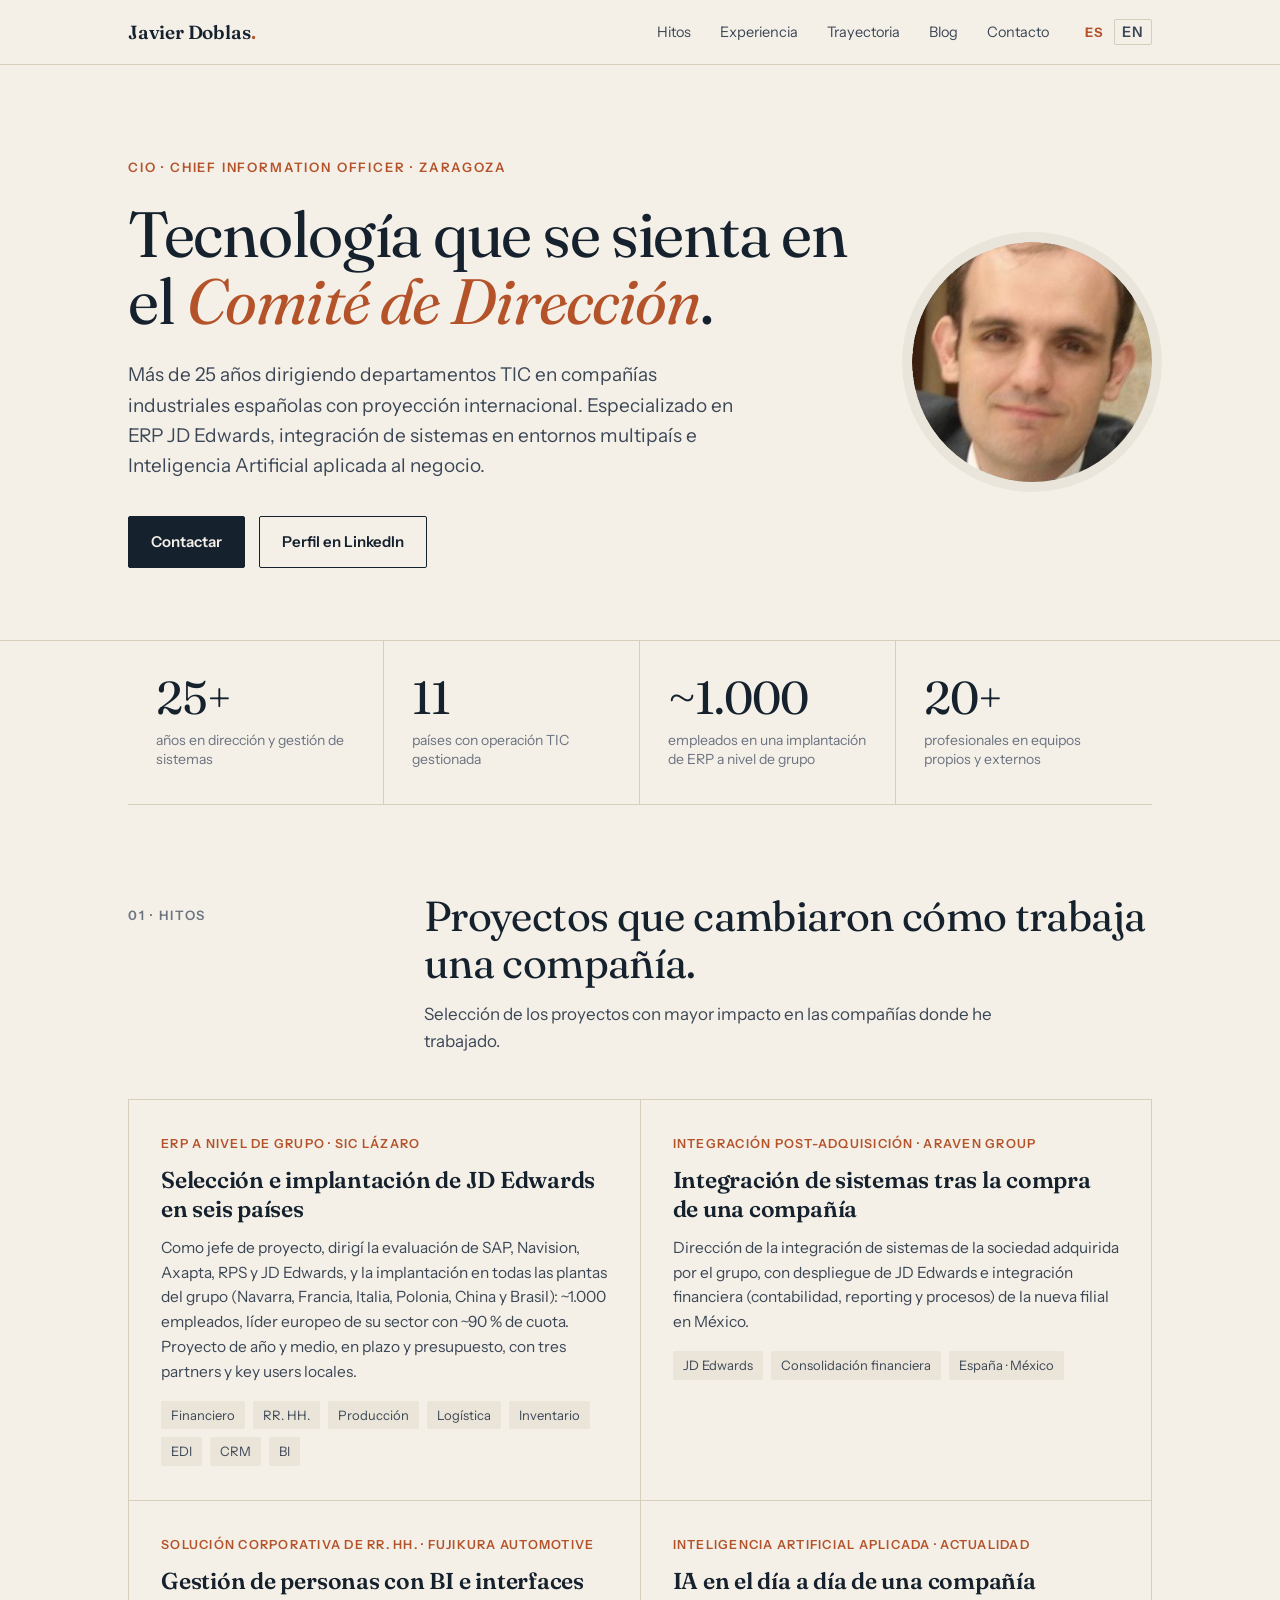
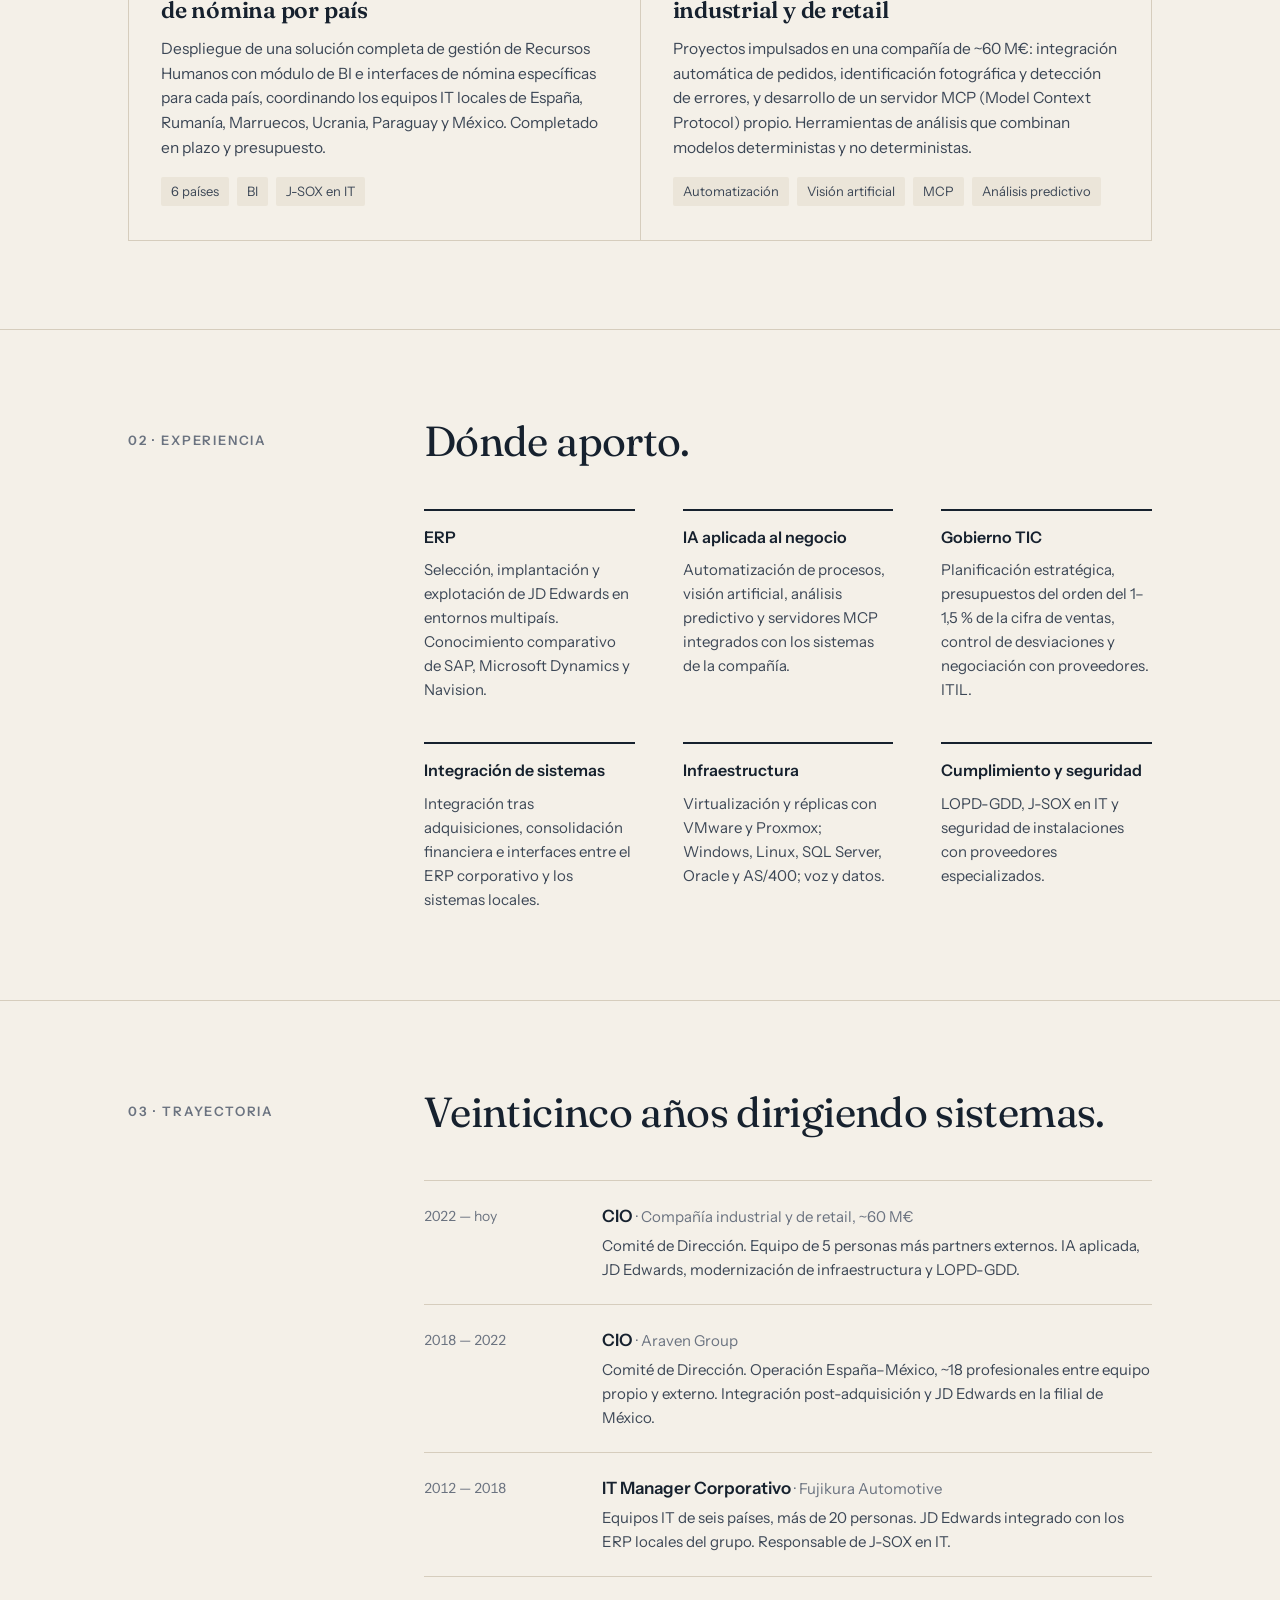
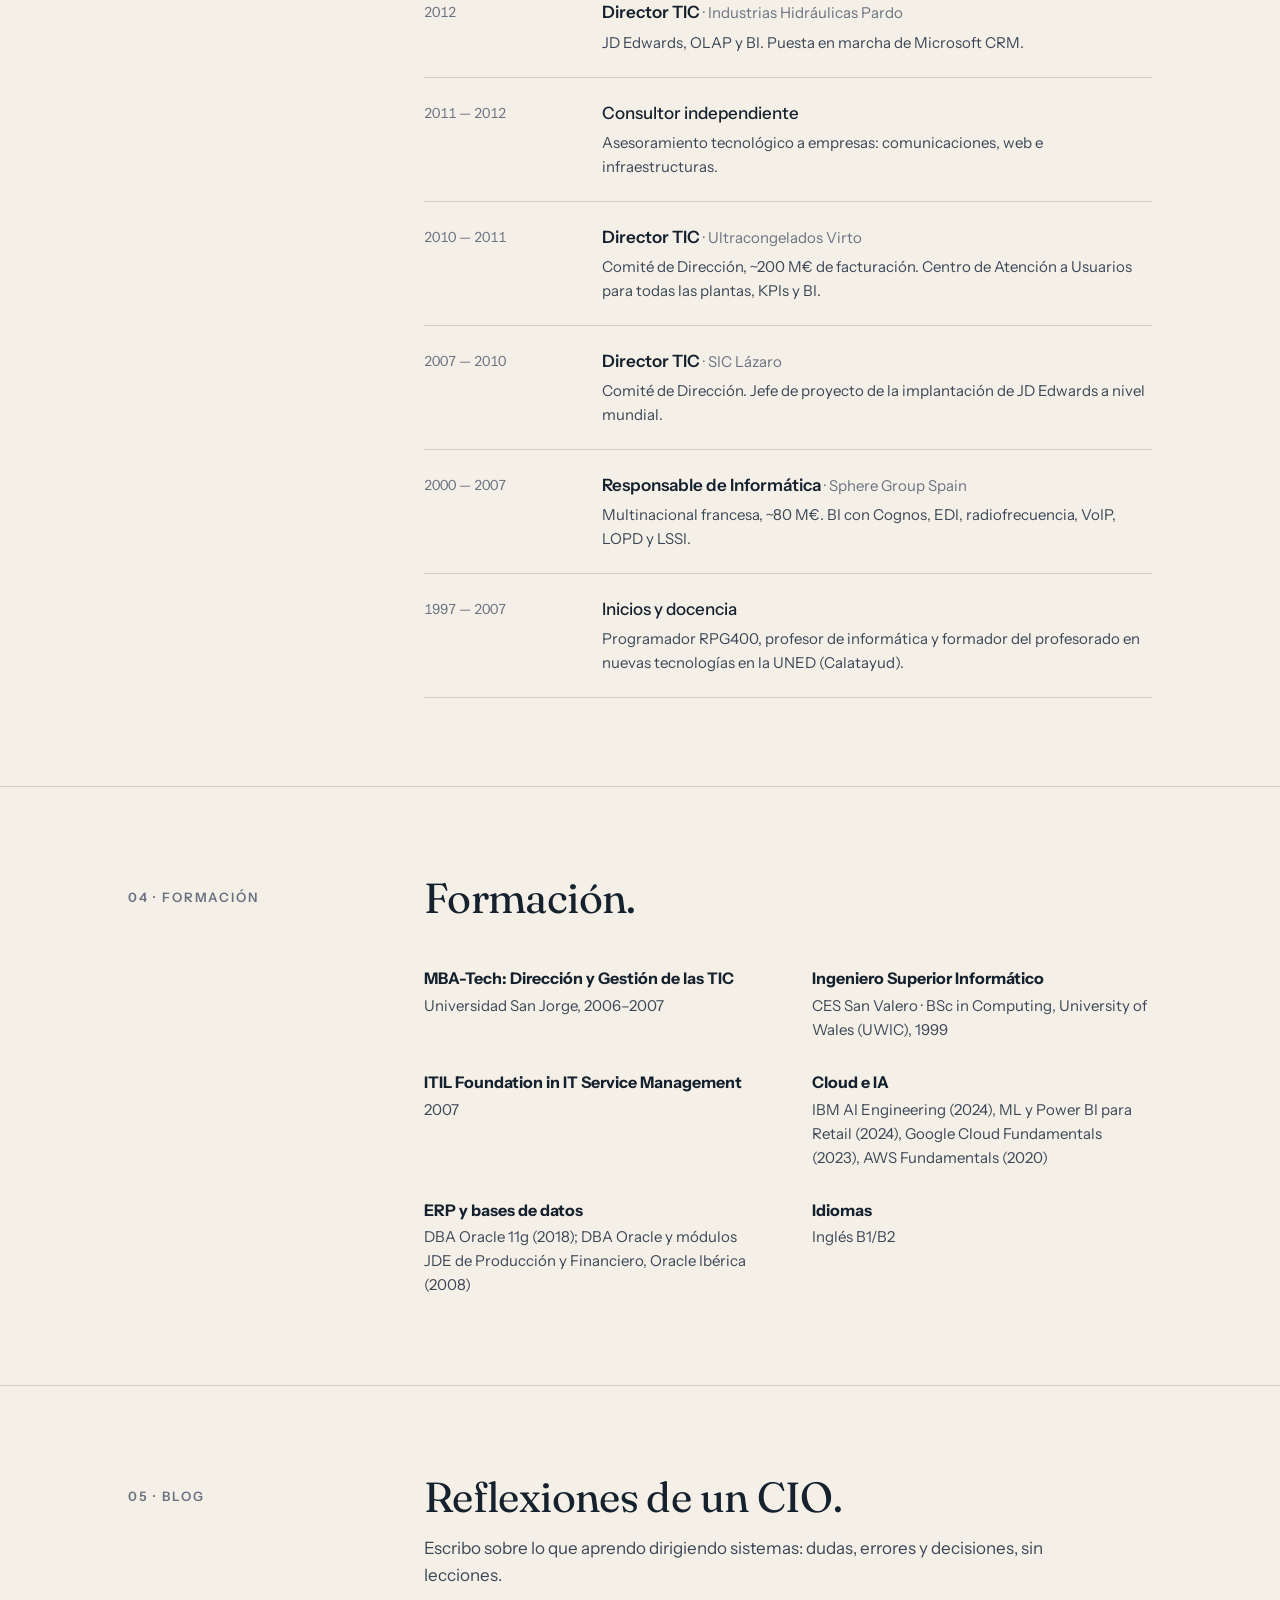
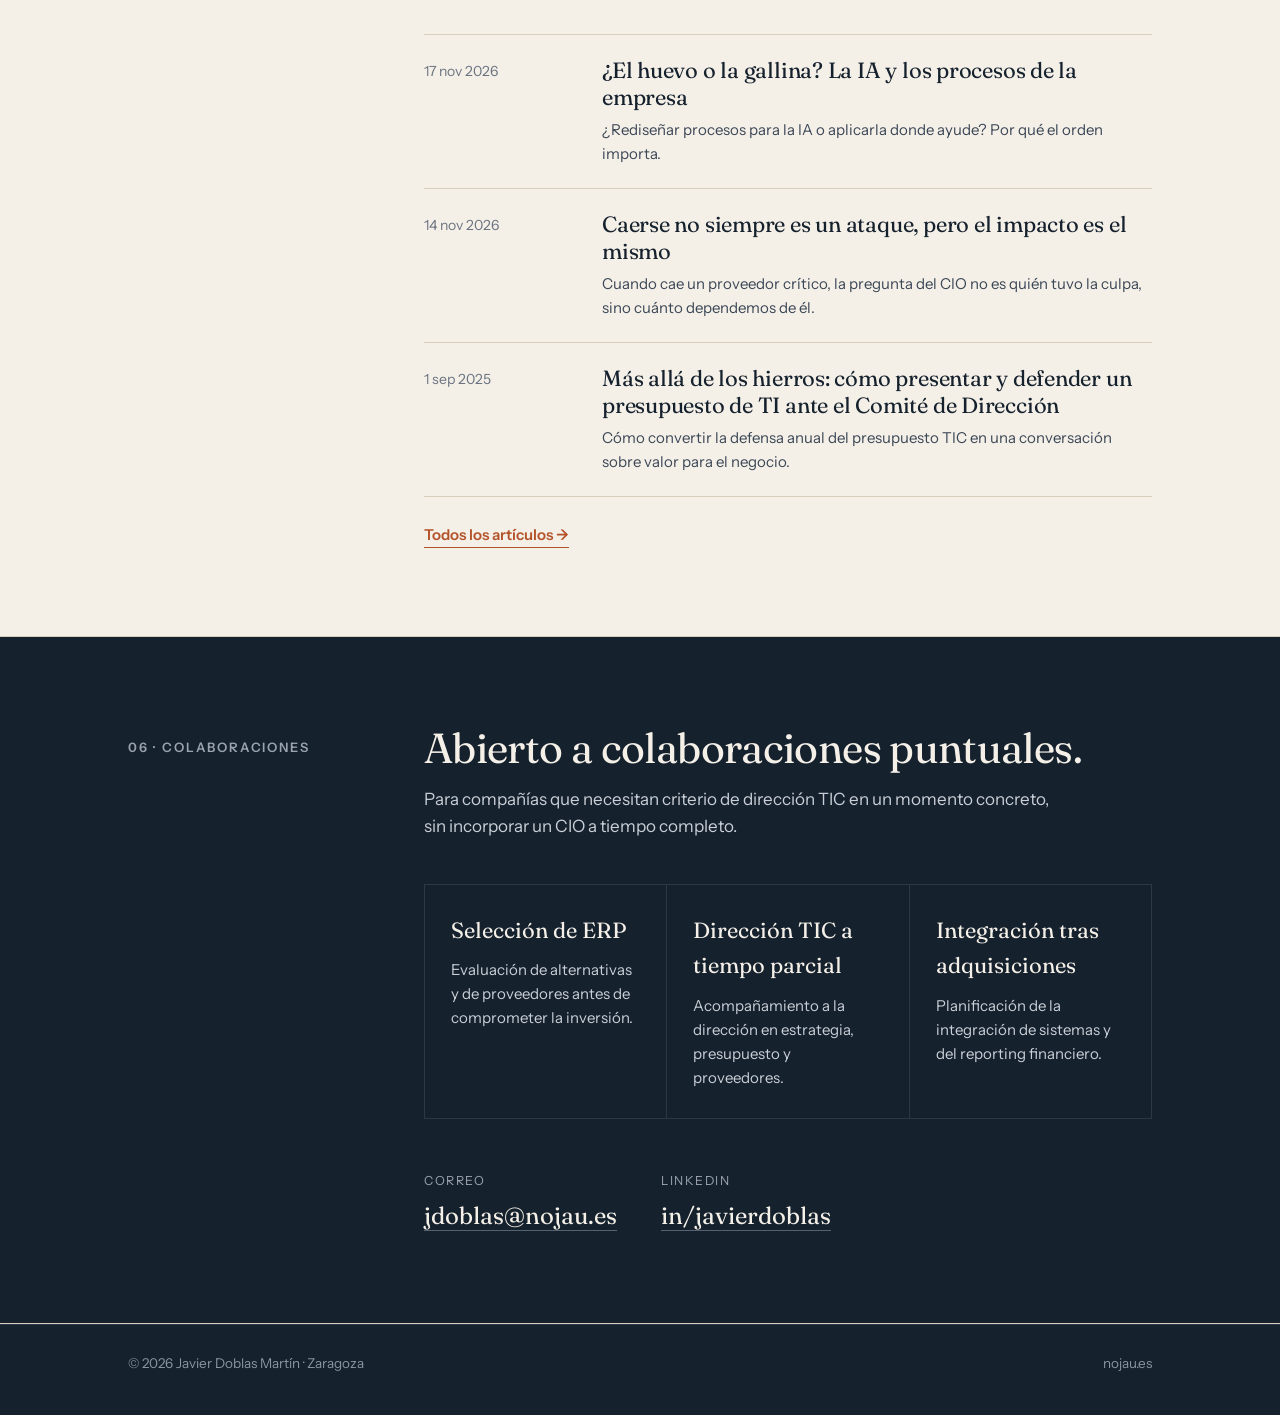
==== index.html @ 8bb8c775 "Añade sección y enlace al blog en ES y EN Co-Authored-By: Claude Opus 5.5 <noreply@anthropic.com> Cl" ====
<!DOCTYPE html>
<html lang="es">
<head>
<meta charset="utf-8">
<meta name="viewport" content="width=device-width, initial-scale=1">
<title>Javier Doblas Martín · CIO · Dirección TIC, ERP e IA aplicada</title>
<meta name="description" content="Javier Doblas Martín, CIO con más de 25 años dirigiendo departamentos TIC en compañías industriales con proyección internacional. ERP JD Edwards, integración de sistemas e Inteligencia Artificial aplicada al negocio. Zaragoza.">
<meta name="author" content="Javier Doblas Martín">
<link rel="canonical" href="https://www.nojau.es/">
<link rel="alternate" hreflang="es" href="https://www.nojau.es/">
<link rel="alternate" hreflang="en" href="https://www.nojau.es/en/">
<link rel="alternate" hreflang="x-default" href="https://www.nojau.es/">
<meta property="og:type" content="profile">
<meta property="og:title" content="Javier Doblas Martín · CIO">
<meta property="og:description" content="Dirección TIC, ERP e IA aplicada para compañías industriales con proyección internacional.">
<meta property="og:url" content="https://www.nojau.es/">
<meta property="og:locale" content="es_ES">
<link rel="preconnect" href="https://fonts.googleapis.com">
<link rel="preconnect" href="https://fonts.gstatic.com" crossorigin>
<link href="https://fonts.googleapis.com/css2?family=Fraunces:opsz,wght@9..144,400;9..144,600&family=Instrument+Sans:wght@400;500;600&display=swap" rel="stylesheet">
<script type="application/ld+json">
{"@context":"https://schema.org","@type":"Person","name":"Javier Doblas Martín","jobTitle":"CIO · Chief Information Officer","url":"https://www.nojau.es/","email":"mailto:jdoblas@nojau.es","address":{"@type":"PostalAddress","addressLocality":"Zaragoza","addressCountry":"ES"},"sameAs":["https://www.linkedin.com/in/javierdoblas/","https://jdoblasblog.wordpress.com/"],"knowsAbout":["Dirección TIC","ERP JD Edwards","Inteligencia Artificial aplicada","Integración de sistemas","Gobierno TIC"]}
</script>
<style>
:root{
  --paper:#f4f0e8; --paper-2:#ebe5d9; --ink:#16212e; --ink-2:#3c4756; --muted:#6b7380;
  --line:#d6cdbd; --accent:#b4532a; --accent-soft:#f0dccf;
  --serif:"Fraunces",Georgia,"Times New Roman",serif;
  --sans:"Instrument Sans",system-ui,-apple-system,"Segoe UI",sans-serif;
  --w:1080px;
}
*{box-sizing:border-box;margin:0;padding:0}
html{scroll-behavior:smooth}
body{background:var(--paper);color:var(--ink);font-family:var(--sans);font-size:17px;line-height:1.6;-webkit-font-smoothing:antialiased}
a{color:inherit}
.wrap{max-width:var(--w);margin:0 auto;padding:0 28px}
/* Cabecera */
header.top{position:sticky;top:0;z-index:10;background:rgba(244,240,232,.92);backdrop-filter:blur(8px);border-bottom:1px solid var(--line)}
header.top .wrap{display:flex;align-items:center;justify-content:space-between;height:64px}
.brand{font-family:var(--serif);font-weight:600;font-size:19px;text-decoration:none;letter-spacing:-.01em}
.brand span{color:var(--accent)}
nav a{font-size:14.5px;text-decoration:none;color:var(--ink-2);margin-left:26px}
nav a:hover{color:var(--accent)}
.lang{margin-left:26px;font-size:13px;letter-spacing:.08em;font-weight:600}
.lang a{margin-left:0;padding:3px 7px;border:1px solid var(--line);border-radius:2px}
.lang b{padding:3px 7px;color:var(--accent)}
/* Hero */
.hero{padding:92px 0 72px;border-bottom:1px solid var(--line)}
.hero .wrap{display:grid;grid-template-columns:1fr 240px;gap:56px;align-items:center}
.eyebrow{font-size:13px;letter-spacing:.14em;text-transform:uppercase;color:var(--accent);font-weight:600;margin-bottom:22px}
h1{font-family:var(--serif);font-weight:400;font-size:clamp(38px,5.4vw,64px);line-height:1.05;letter-spacing:-.02em}
h1 em{font-style:italic;color:var(--accent)}
.lead{font-size:19px;color:var(--ink-2);max-width:620px;margin-top:26px}
.cta{display:flex;gap:14px;margin-top:34px;flex-wrap:wrap}
.btn{display:inline-block;padding:13px 22px;border-radius:2px;font-weight:600;font-size:15px;text-decoration:none;border:1px solid var(--ink)}
.btn.primary{background:var(--ink);color:var(--paper)}
.btn.primary:hover{background:var(--accent);border-color:var(--accent)}
.btn.ghost:hover{border-color:var(--accent);color:var(--accent)}
.portrait{width:240px;height:240px;border-radius:50%;object-fit:cover;filter:grayscale(.15);box-shadow:0 0 0 10px var(--paper-2)}
/* Cifras */
.figures{display:grid;grid-template-columns:repeat(4,1fr);border-bottom:1px solid var(--line)}
.fig{padding:34px 28px;border-right:1px solid var(--line)}
.fig:last-child{border-right:0}
.fig b{display:block;font-family:var(--serif);font-weight:400;font-size:46px;line-height:1;letter-spacing:-.02em}
.fig span{display:block;font-size:14px;color:var(--muted);margin-top:10px;line-height:1.4}
/* Secciones */
section.block{padding:88px 0;border-bottom:1px solid var(--line)}
.sec-head{display:grid;grid-template-columns:240px 1fr;gap:56px;margin-bottom:44px}
.sec-head .num{font-size:13px;letter-spacing:.14em;text-transform:uppercase;color:var(--muted);font-weight:600;padding-top:12px}
h2{font-family:var(--serif);font-weight:400;font-size:clamp(30px,3.6vw,42px);line-height:1.12;letter-spacing:-.015em}
.sec-head p{color:var(--ink-2);margin-top:14px;max-width:640px}
/* Hitos */
.cases{display:grid;grid-template-columns:repeat(2,1fr);gap:1px;background:var(--line);border:1px solid var(--line)}
.case{background:var(--paper);padding:34px 32px}
.case .tag{font-size:12.5px;letter-spacing:.1em;text-transform:uppercase;color:var(--accent);font-weight:600}
.case h3{font-family:var(--serif);font-weight:600;font-size:23px;line-height:1.25;margin:12px 0 12px;letter-spacing:-.01em}
.case p{font-size:15.5px;color:var(--ink-2)}
.case ul{list-style:none;margin-top:16px;display:flex;flex-wrap:wrap;gap:8px}
.case li{font-size:13px;background:var(--paper-2);padding:4px 10px;border-radius:2px;color:var(--ink-2)}
/* Áreas */
.areas{display:grid;grid-template-columns:repeat(3,1fr);gap:40px 48px;margin-left:296px}
.area h3{font-size:16px;font-weight:600;margin-bottom:8px;padding-top:14px;border-top:2px solid var(--ink)}
.area p{font-size:15px;color:var(--ink-2)}
/* Trayectoria */
.timeline{margin-left:296px;border-top:1px solid var(--line)}
.row{display:grid;grid-template-columns:150px 1fr;gap:28px;padding:22px 0;border-bottom:1px solid var(--line)}
.row .when{font-size:14px;color:var(--muted);font-variant-numeric:tabular-nums;padding-top:2px}
.row h3{font-size:17px;font-weight:600}
.row h3 small{font-weight:400;color:var(--muted);font-size:15px}
.row p{font-size:15px;color:var(--ink-2);margin-top:4px}
.row.minor h3{font-weight:500}
/* Formación */
.edu{margin-left:296px;display:grid;grid-template-columns:repeat(2,1fr);gap:28px 48px}
.edu div{font-size:15px;color:var(--ink-2)}
.edu b{display:block;color:var(--ink);font-size:16px;margin-bottom:2px}
/* Colaboraciones */
.posts{margin-left:296px;border-top:1px solid var(--line)}
.post{display:grid;grid-template-columns:150px 1fr;gap:28px;padding:22px 0;border-bottom:1px solid var(--line);text-decoration:none}
.post time{font-size:14px;color:var(--muted);padding-top:3px}
.post h3{font-family:var(--serif);font-weight:400;font-size:22px;line-height:1.25;letter-spacing:-.01em}
.post p{font-size:15px;color:var(--ink-2);margin-top:6px}
.post:hover h3{color:var(--accent)}
.more{margin-left:296px;margin-top:26px;display:inline-block;font-weight:600;font-size:15px;color:var(--accent);text-decoration:none;border-bottom:1px solid var(--accent)}
.collab{background:var(--ink);color:var(--paper);border-bottom:0}
.collab .num{color:#9aa3ae}
.collab .sec-head p{color:#c9cfd6}
.collab-list{margin-left:296px;display:grid;grid-template-columns:repeat(3,1fr);gap:1px;background:#2c3846;border:1px solid #2c3846}
.collab-list div{background:var(--ink);padding:28px 26px}
.collab-list h3{font-family:var(--serif);font-weight:400;font-size:22px;margin-bottom:10px}
.collab-list p{font-size:15px;color:#c9cfd6}
.contact{margin-left:296px;margin-top:52px;display:flex;gap:44px;flex-wrap:wrap;align-items:baseline}
.contact .label{display:block;font-size:12.5px;letter-spacing:.12em;text-transform:uppercase;color:#9aa3ae;margin-bottom:6px}
.contact a{font-family:var(--serif);font-size:24px;text-decoration:none;border-bottom:1px solid #56626f}
.contact a:hover{color:#e9a27f;border-color:#e9a27f}
footer{background:var(--ink);color:#8b95a1;font-size:13.5px;padding:28px 0 40px;border-top:1px solid #2c3846}
footer .wrap{display:flex;justify-content:space-between;flex-wrap:wrap;gap:10px}
/* Responsive */
@media (max-width:900px){
  .hero .wrap{grid-template-columns:1fr}
  .portrait{width:150px;height:150px;order:-1}
  .figures{grid-template-columns:repeat(2,1fr)}
  .fig:nth-child(2){border-right:0}
  .fig:nth-child(-n+2){border-bottom:1px solid var(--line)}
  .sec-head{grid-template-columns:1fr;gap:10px}
  .areas,.timeline,.edu,.collab-list,.contact,.posts,.more{margin-left:0}
  .post{grid-template-columns:1fr;gap:4px}
  .areas,.collab-list{grid-template-columns:1fr 1fr}
  .cases{grid-template-columns:1fr}
  nav > a{display:none}
}
@media (max-width:560px){
  body{font-size:16px}
  .wrap{padding:0 20px}
  .hero{padding:56px 0 48px}
  section.block{padding:60px 0}
  .areas,.collab-list,.edu{grid-template-columns:1fr}
  .row{grid-template-columns:1fr;gap:4px}
  .fig{padding:24px 18px}.fig b{font-size:36px}
}
</style>
</head>
<body>

<header class="top">
  <div class="wrap">
    <a class="brand" href="#inicio">Javier Doblas<span>.</span></a>
    <nav>
      <a href="#hitos">Hitos</a>
      <a href="#experiencia">Experiencia</a>
      <a href="#trayectoria">Trayectoria</a>
      <a href="#blog">Blog</a>
      <a href="#colaboraciones">Contacto</a>
      <span class="lang"><b>ES</b> <a href="/en/" hreflang="en" lang="en">EN</a></span>
    </nav>
  </div>
</header>

<main id="inicio">
  <section class="hero">
    <div class="wrap">
      <div>
        <p class="eyebrow">CIO · Chief Information Officer · Zaragoza</p>
        <h1>Tecnología que se sienta en el <em>Comité de Dirección</em>.</h1>
        <p class="lead">Más de 25 años dirigiendo departamentos TIC en compañías industriales españolas con proyección internacional. Especializado en ERP JD Edwards, integración de sistemas en entornos multipaís e Inteligencia Artificial aplicada al negocio.</p>
        <div class="cta">
          <a class="btn primary" href="#colaboraciones">Contactar</a>
          <a class="btn ghost" href="https://www.linkedin.com/in/javierdoblas/" rel="noopener">Perfil en LinkedIn</a>
        </div>
      </div>
      <img class="portrait" src="[data-uri]" alt="Javier Doblas Martín" width="240" height="240">
    </div>
  </section>

  <div class="wrap">
    <div class="figures">
      <div class="fig"><b>25+</b><span>años en dirección y gestión de sistemas</span></div>
      <div class="fig"><b>11</b><span>países con operación TIC gestionada</span></div>
      <div class="fig"><b>~1.000</b><span>empleados en una implantación de ERP a nivel de grupo</span></div>
      <div class="fig"><b>20+</b><span>profesionales en equipos propios y externos</span></div>
    </div>
  </div>

  <section class="block" id="hitos">
    <div class="wrap">
      <div class="sec-head">
        <div class="num">01 · Hitos</div>
        <div>
          <h2>Proyectos que cambiaron cómo trabaja una compañía.</h2>
          <p>Selección de los proyectos con mayor impacto en las compañías donde he trabajado.</p>
        </div>
      </div>
      <div class="cases">
        <article class="case">
          <div class="tag">ERP a nivel de grupo · SIC Lázaro</div>
          <h3>Selección e implantación de JD Edwards en seis países</h3>
          <p>Como jefe de proyecto, dirigí la evaluación de SAP, Navision, Axapta, RPS y JD Edwards, y la implantación en todas las plantas del grupo (Navarra, Francia, Italia, Polonia, China y Brasil): ~1.000 empleados, líder europeo de su sector con ~90 % de cuota. Proyecto de año y medio, en plazo y presupuesto, con tres partners y key users locales.</p>
          <ul><li>Financiero</li><li>RR. HH.</li><li>Producción</li><li>Logística</li><li>Inventario</li><li>EDI</li><li>CRM</li><li>BI</li></ul>
        </article>
        <article class="case">
          <div class="tag">Integración post-adquisición · Araven Group</div>
          <h3>Integración de sistemas tras la compra de una compañía</h3>
          <p>Dirección de la integración de sistemas de la sociedad adquirida por el grupo, con despliegue de JD Edwards e integración financiera (contabilidad, reporting y procesos) de la nueva filial en México.</p>
          <ul><li>JD Edwards</li><li>Consolidación financiera</li><li>España · México</li></ul>
        </article>
        <article class="case">
          <div class="tag">Solución corporativa de RR. HH. · Fujikura Automotive</div>
          <h3>Gestión de personas con BI e interfaces de nómina por país</h3>
          <p>Despliegue de una solución completa de gestión de Recursos Humanos con módulo de BI e interfaces de nómina específicas para cada país, coordinando los equipos IT locales de España, Rumanía, Marruecos, Ucrania, Paraguay y México. Completado en plazo y presupuesto.</p>
          <ul><li>6 países</li><li>BI</li><li>J-SOX en IT</li></ul>
        </article>
        <article class="case">
          <div class="tag">Inteligencia Artificial aplicada · Actualidad</div>
          <h3>IA en el día a día de una compañía industrial y de retail</h3>
          <p>Proyectos impulsados en una compañía de ~60 M€: integración automática de pedidos, identificación fotográfica y detección de errores, y desarrollo de un servidor MCP (Model Context Protocol) propio. Herramientas de análisis que combinan modelos deterministas y no deterministas.</p>
          <ul><li>Automatización</li><li>Visión artificial</li><li>MCP</li><li>Análisis predictivo</li></ul>
        </article>
      </div>
    </div>
  </section>

  <section class="block" id="experiencia">
    <div class="wrap">
      <div class="sec-head">
        <div class="num">02 · Experiencia</div>
        <div><h2>Dónde aporto.</h2></div>
      </div>
      <div class="areas">
        <div class="area"><h3>ERP</h3><p>Selección, implantación y explotación de JD Edwards en entornos multipaís. Conocimiento comparativo de SAP, Microsoft Dynamics y Navision.</p></div>
        <div class="area"><h3>IA aplicada al negocio</h3><p>Automatización de procesos, visión artificial, análisis predictivo y servidores MCP integrados con los sistemas de la compañía.</p></div>
        <div class="area"><h3>Gobierno TIC</h3><p>Planificación estratégica, presupuestos del orden del 1–1,5 % de la cifra de ventas, control de desviaciones y negociación con proveedores. ITIL.</p></div>
        <div class="area"><h3>Integración de sistemas</h3><p>Integración tras adquisiciones, consolidación financiera e interfaces entre el ERP corporativo y los sistemas locales.</p></div>
        <div class="area"><h3>Infraestructura</h3><p>Virtualización y réplicas con VMware y Proxmox; Windows, Linux, SQL Server, Oracle y AS/400; voz y datos.</p></div>
        <div class="area"><h3>Cumplimiento y seguridad</h3><p>LOPD-GDD, J-SOX en IT y seguridad de instalaciones con proveedores especializados.</p></div>
      </div>
    </div>
  </section>

  <section class="block" id="trayectoria">
    <div class="wrap">
      <div class="sec-head">
        <div class="num">03 · Trayectoria</div>
        <div><h2>Veinticinco años dirigiendo sistemas.</h2></div>
      </div>
      <div class="timeline">
        <div class="row"><div class="when">2022 — hoy</div><div><h3>CIO <small>· Compañía industrial y de retail, ~60 M€</small></h3><p>Comité de Dirección. Equipo de 5 personas más partners externos. IA aplicada, JD Edwards, modernización de infraestructura y LOPD-GDD.</p></div></div>
        <div class="row"><div class="when">2018 — 2022</div><div><h3>CIO <small>· Araven Group</small></h3><p>Comité de Dirección. Operación España–México, ~18 profesionales entre equipo propio y externo. Integración post-adquisición y JD Edwards en la filial de México.</p></div></div>
        <div class="row"><div class="when">2012 — 2018</div><div><h3>IT Manager Corporativo <small>· Fujikura Automotive</small></h3><p>Equipos IT de seis países, más de 20 personas. JD Edwards integrado con los ERP locales del grupo. Responsable de J-SOX en IT.</p></div></div>
        <div class="row"><div class="when">2012</div><div><h3>Director TIC <small>· Industrias Hidráulicas Pardo</small></h3><p>JD Edwards, OLAP y BI. Puesta en marcha de Microsoft CRM.</p></div></div>
        <div class="row minor"><div class="when">2011 — 2012</div><div><h3>Consultor independiente</h3><p>Asesoramiento tecnológico a empresas: comunicaciones, web e infraestructuras.</p></div></div>
        <div class="row"><div class="when">2010 — 2011</div><div><h3>Director TIC <small>· Ultracongelados Virto</small></h3><p>Comité de Dirección, ~200 M€ de facturación. Centro de Atención a Usuarios para todas las plantas, KPIs y BI.</p></div></div>
        <div class="row"><div class="when">2007 — 2010</div><div><h3>Director TIC <small>· SIC Lázaro</small></h3><p>Comité de Dirección. Jefe de proyecto de la implantación de JD Edwards a nivel mundial.</p></div></div>
        <div class="row"><div class="when">2000 — 2007</div><div><h3>Responsable de Informática <small>· Sphere Group Spain</small></h3><p>Multinacional francesa, ~80 M€. BI con Cognos, EDI, radiofrecuencia, VoIP, LOPD y LSSI.</p></div></div>
        <div class="row minor"><div class="when">1997 — 2007</div><div><h3>Inicios y docencia</h3><p>Programador RPG400, profesor de informática y formador del profesorado en nuevas tecnologías en la UNED (Calatayud).</p></div></div>
      </div>
    </div>
  </section>

  <section class="block" id="formacion">
    <div class="wrap">
      <div class="sec-head">
        <div class="num">04 · Formación</div>
        <div><h2>Formación.</h2></div>
      </div>
      <div class="edu">
        <div><b>MBA-Tech: Dirección y Gestión de las TIC</b>Universidad San Jorge, 2006–2007</div>
        <div><b>Ingeniero Superior Informático</b>CES San Valero · BSc in Computing, University of Wales (UWIC), 1999</div>
        <div><b>ITIL Foundation in IT Service Management</b>2007</div>
        <div><b>Cloud e IA</b>IBM AI Engineering (2024), ML y Power BI para Retail (2024), Google Cloud Fundamentals (2023), AWS Fundamentals (2020)</div>
        <div><b>ERP y bases de datos</b>DBA Oracle 11g (2018); DBA Oracle y módulos JDE de Producción y Financiero, Oracle Ibérica (2008)</div>
        <div><b>Idiomas</b>Inglés B1/B2</div>
      </div>
    </div>
  </section>

  <section class="block" id="blog">
    <div class="wrap">
      <div class="sec-head">
        <div class="num">05 · Blog</div>
        <div>
          <h2>Reflexiones de un CIO.</h2>
          <p>Escribo sobre lo que aprendo dirigiendo sistemas: dudas, errores y decisiones, sin lecciones.</p>
        </div>
      </div>
      <div class="posts">
        <a class="post" href="https://jdoblasblog.wordpress.com/2026/11/17/el-huevo-o-la-gallina-la-ia-y-los-procesos-de-la-empresa/" rel="noopener"><time datetime="2026-11-17">17 nov 2026</time><div><h3>¿El huevo o la gallina? La IA y los procesos de la empresa</h3><p>¿Rediseñar procesos para la IA o aplicarla donde ayude? Por qué el orden importa.</p></div></a>
        <a class="post" href="https://jdoblasblog.wordpress.com/2026/11/14/caerse-no-siempre-es-un-ataque-pero-el-impacto-es-el-mismo/" rel="noopener"><time datetime="2026-11-14">14 nov 2026</time><div><h3>Caerse no siempre es un ataque, pero el impacto es el mismo</h3><p>Cuando cae un proveedor crítico, la pregunta del CIO no es quién tuvo la culpa, sino cuánto dependemos de él.</p></div></a>
        <a class="post" href="https://jdoblasblog.wordpress.com/2025/09/01/mas-alla-de-los-hierros-como-presentar-y-defender-un-presupuesto-de-ti-ante-el-comite-de-direccion/" rel="noopener"><time datetime="2025-09-01">1 sep 2025</time><div><h3>Más allá de los hierros: cómo presentar y defender un presupuesto de TI ante el Comité de Dirección</h3><p>Cómo convertir la defensa anual del presupuesto TIC en una conversación sobre valor para el negocio.</p></div></a>
      </div>
      <a class="more" href="https://jdoblasblog.wordpress.com/" rel="noopener">Todos los artículos →</a>
    </div>
  </section>

  <section class="block collab" id="colaboraciones">
    <div class="wrap">
      <div class="sec-head">
        <div class="num">06 · Colaboraciones</div>
        <div>
          <h2>Abierto a colaboraciones puntuales.</h2>
          <p>Para compañías que necesitan criterio de dirección TIC en un momento concreto, sin incorporar un CIO a tiempo completo.</p>
        </div>
      </div>
      <div class="collab-list">
        <div><h3>Selección de ERP</h3><p>Evaluación de alternativas y de proveedores antes de comprometer la inversión.</p></div>
        <div><h3>Dirección TIC a tiempo parcial</h3><p>Acompañamiento a la dirección en estrategia, presupuesto y proveedores.</p></div>
        <div><h3>Integración tras adquisiciones</h3><p>Planificación de la integración de sistemas y del reporting financiero.</p></div>
      </div>
      <div class="contact">
        <div><span class="label">Correo</span><a href="mailto:jdoblas@nojau.es">jdoblas@nojau.es</a></div>
        <div><span class="label">LinkedIn</span><a href="https://www.linkedin.com/in/javierdoblas/" rel="noopener">in/javierdoblas</a></div>
      </div>
    </div>
  </section>
</main>

<footer>
  <div class="wrap">
    <span>© 2026 Javier Doblas Martín · Zaragoza</span>
    <span>nojau.es</span>
  </div>
</footer>
</body>
</html>
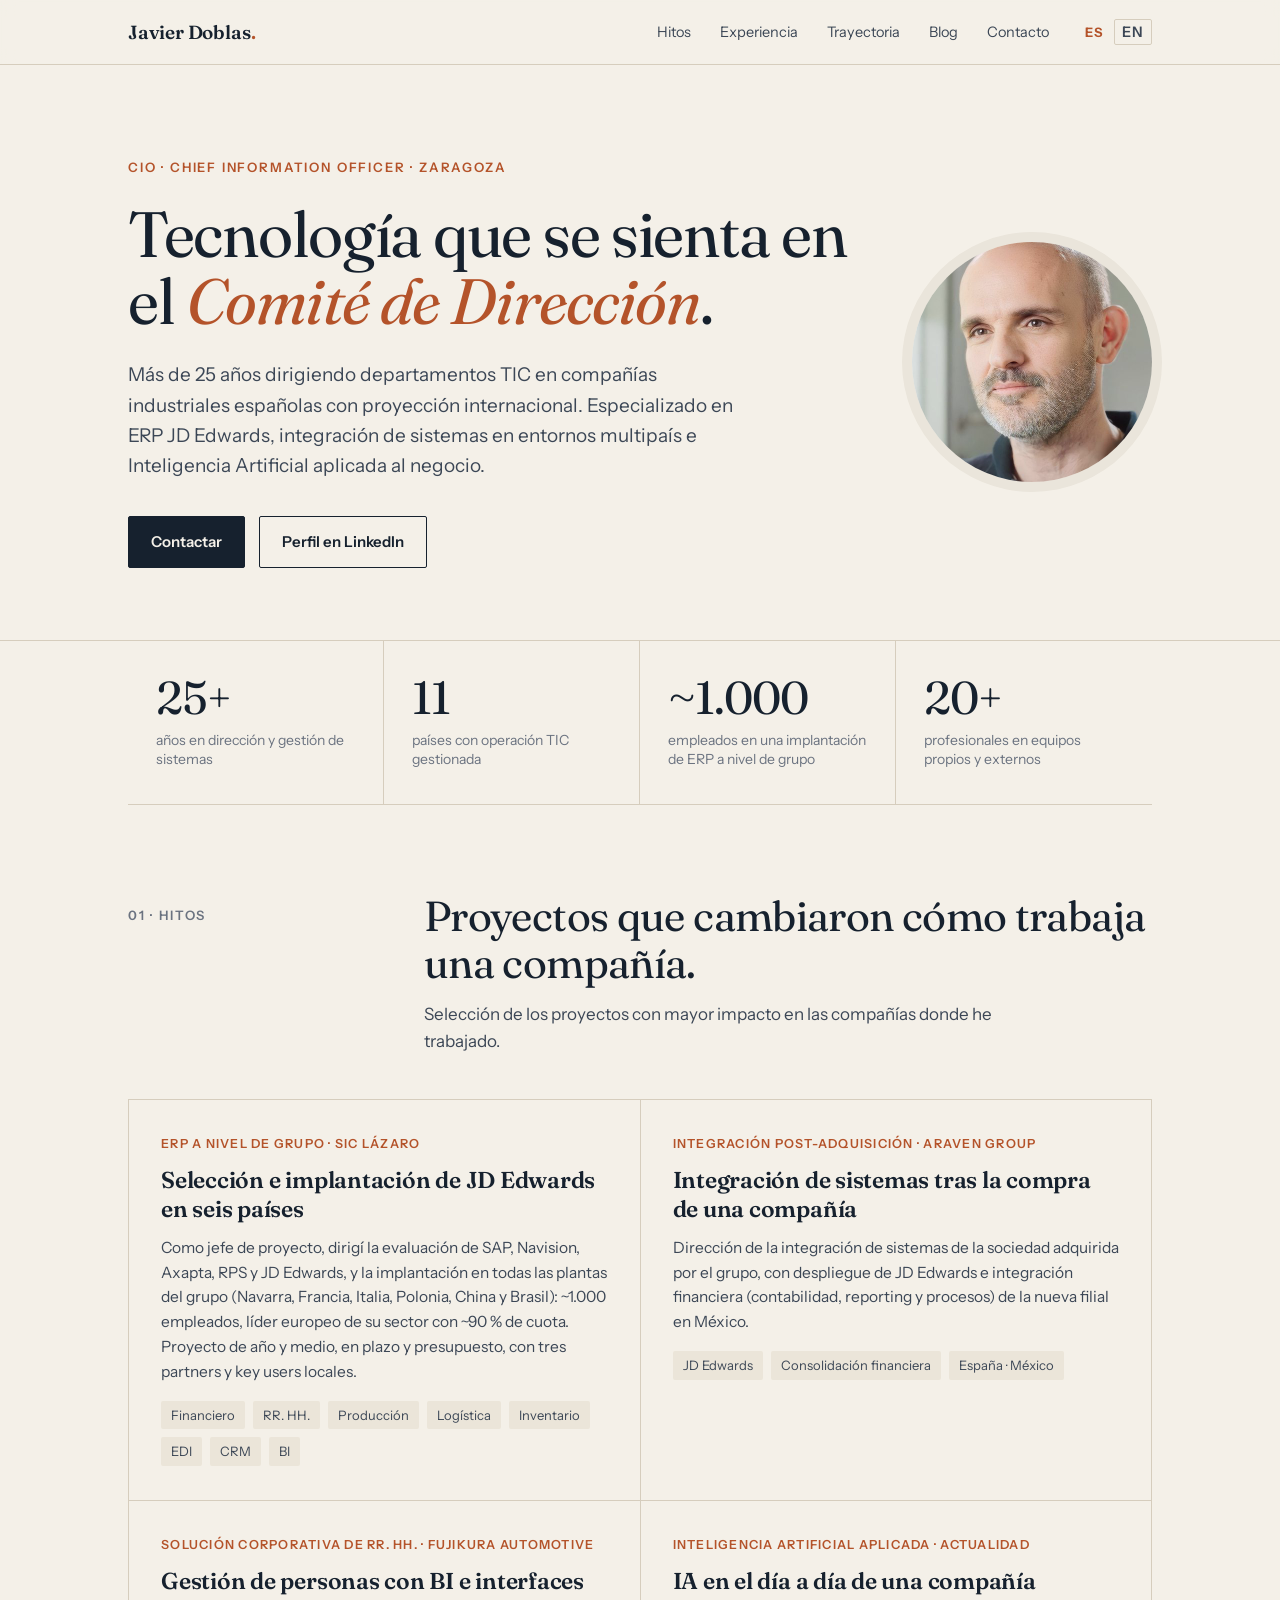
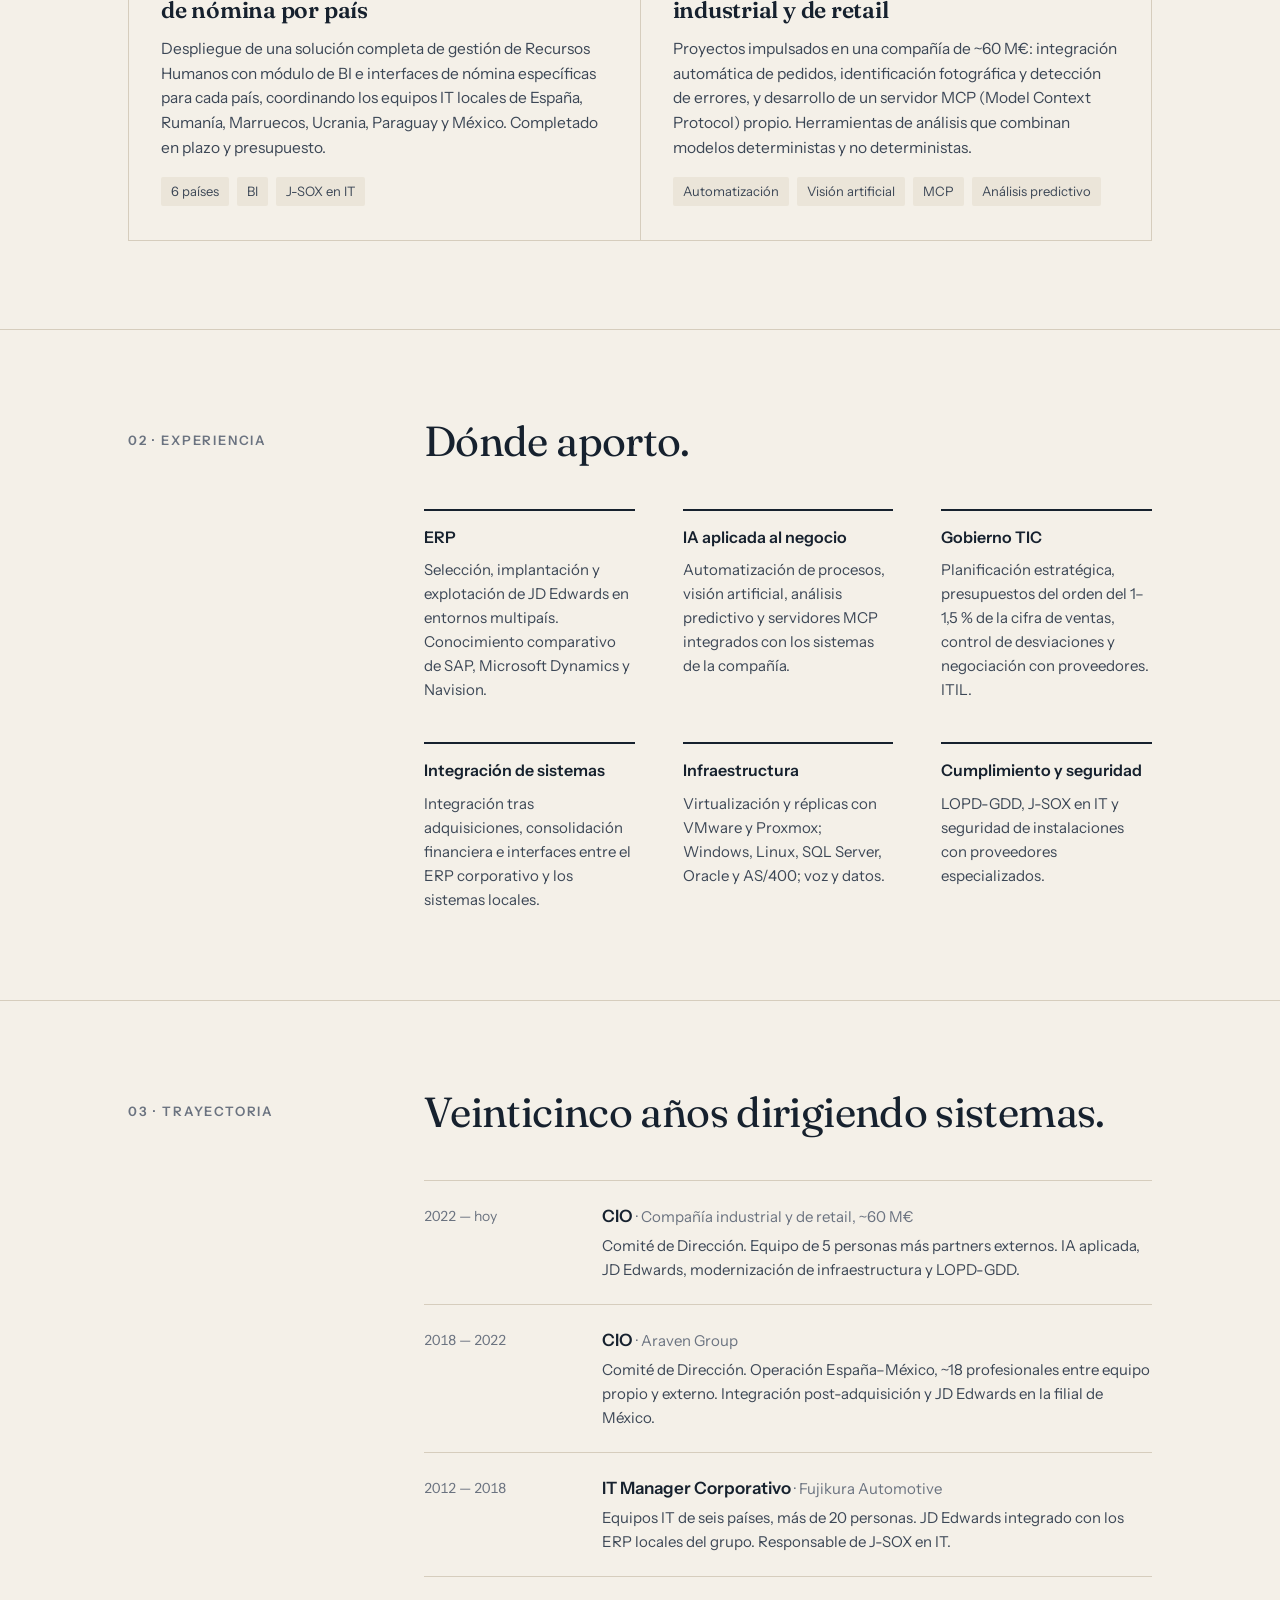
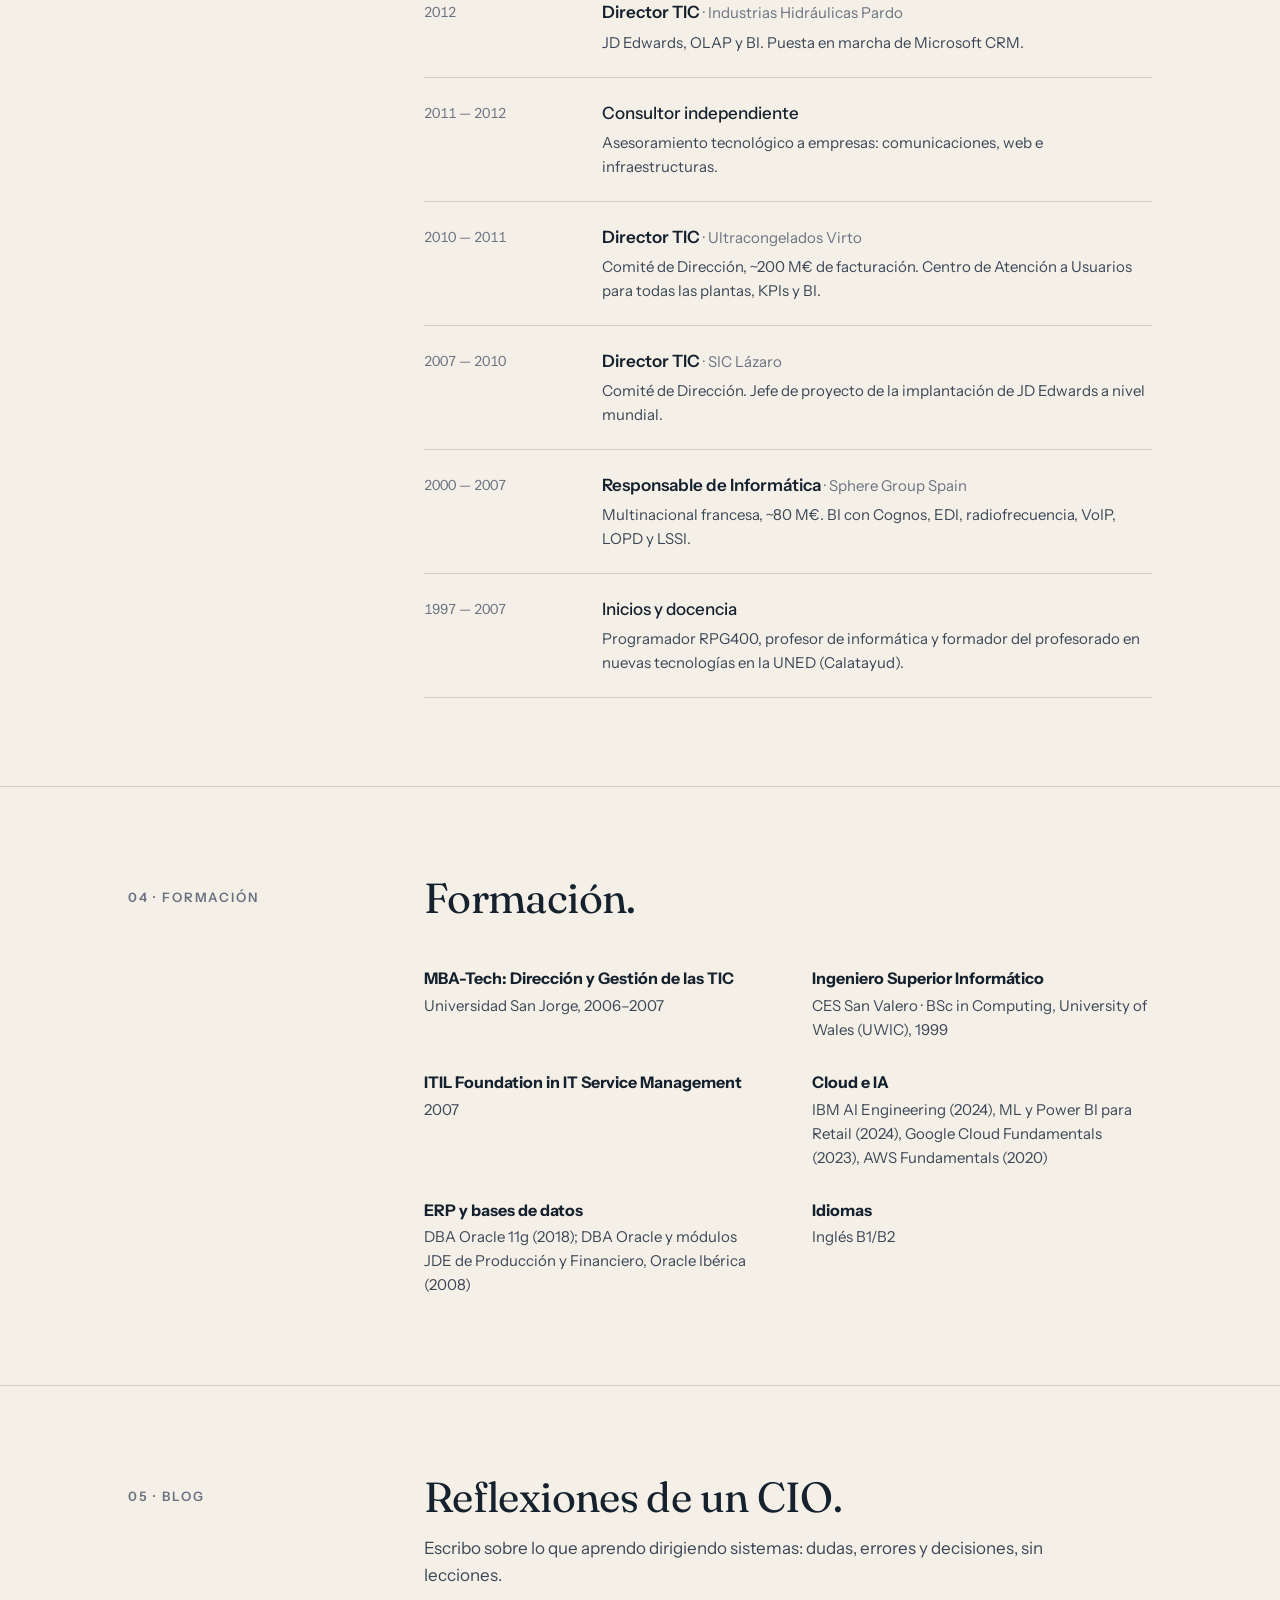
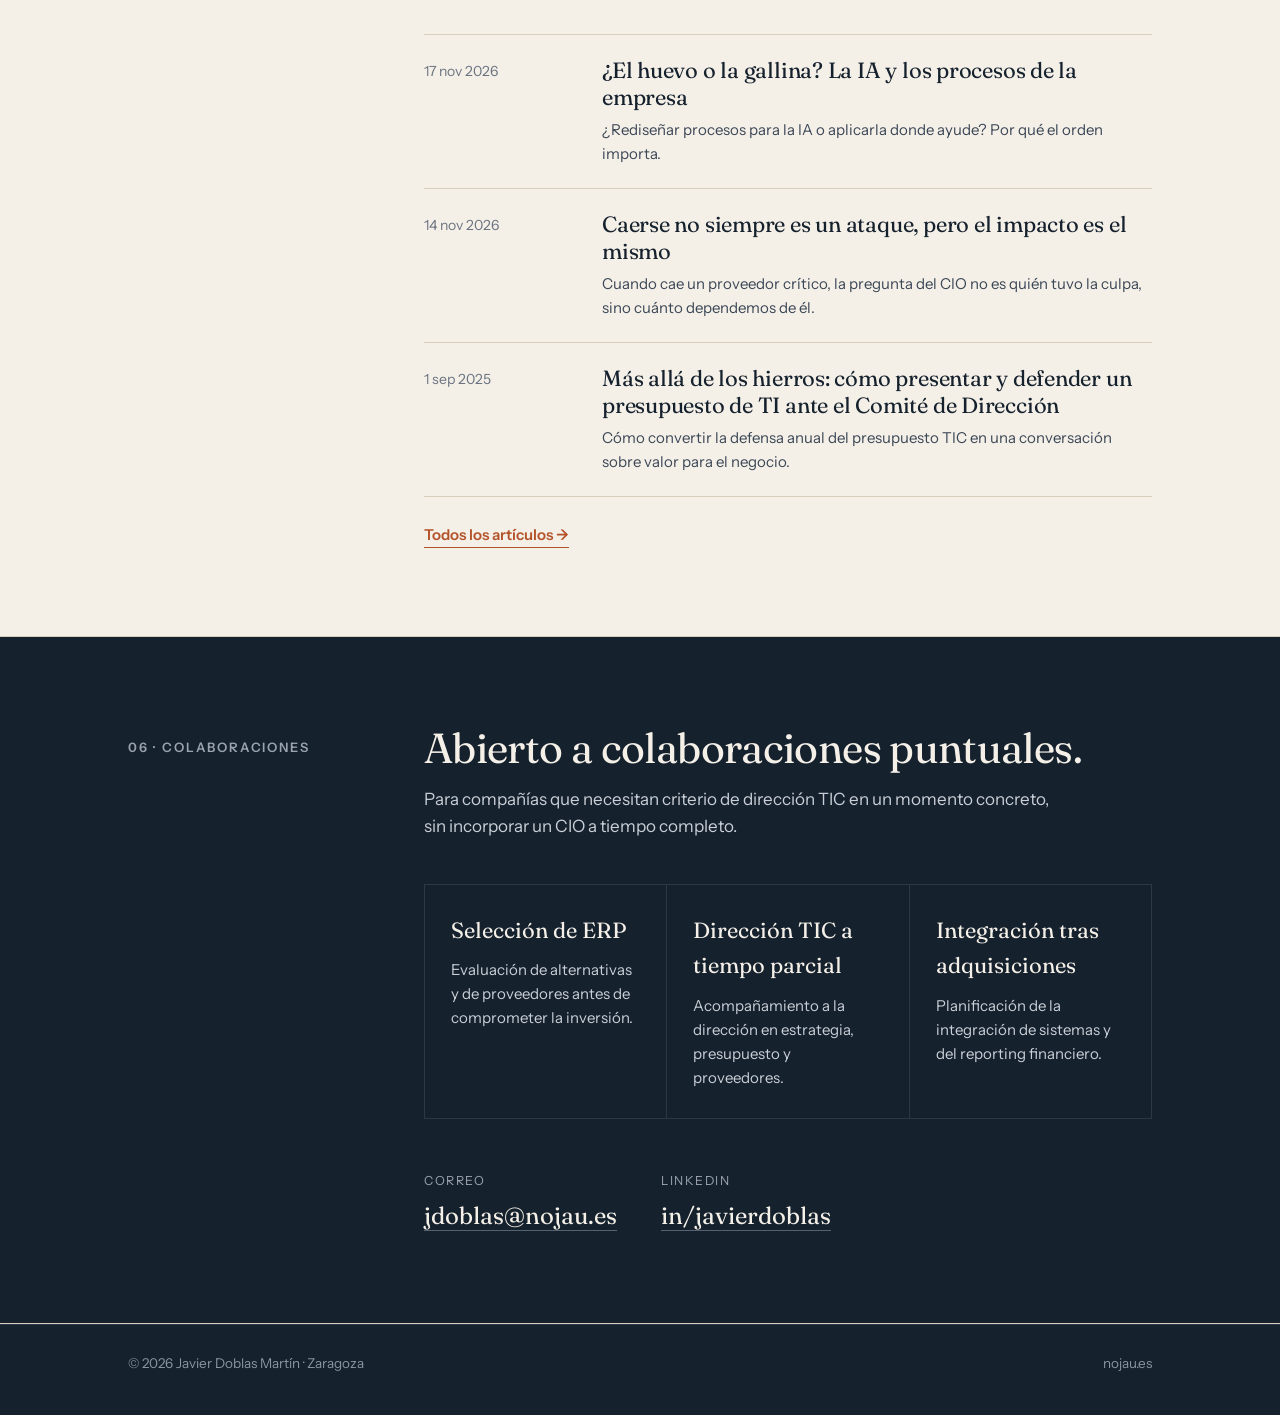
==== commit 58978212: "Nueva fotografía de perfil en ES y EN Co-Authored-By: Claude Opus 5.5 <noreply@anthropic.com> Claude" ====
--- a/index.html
+++ b/index.html
@@ -167,7 +167,7 @@
           <a class="btn ghost" href="https://www.linkedin.com/in/javierdoblas/" rel="noopener">Perfil en LinkedIn</a>
         </div>
       </div>
-      <img class="portrait" src="[data-uri]" alt="Javier Doblas Martín" width="240" height="240">
+      <img class="portrait" src="[data-uri]" alt="Javier Doblas Martín" width="240" height="240">
     </div>
   </section>
 
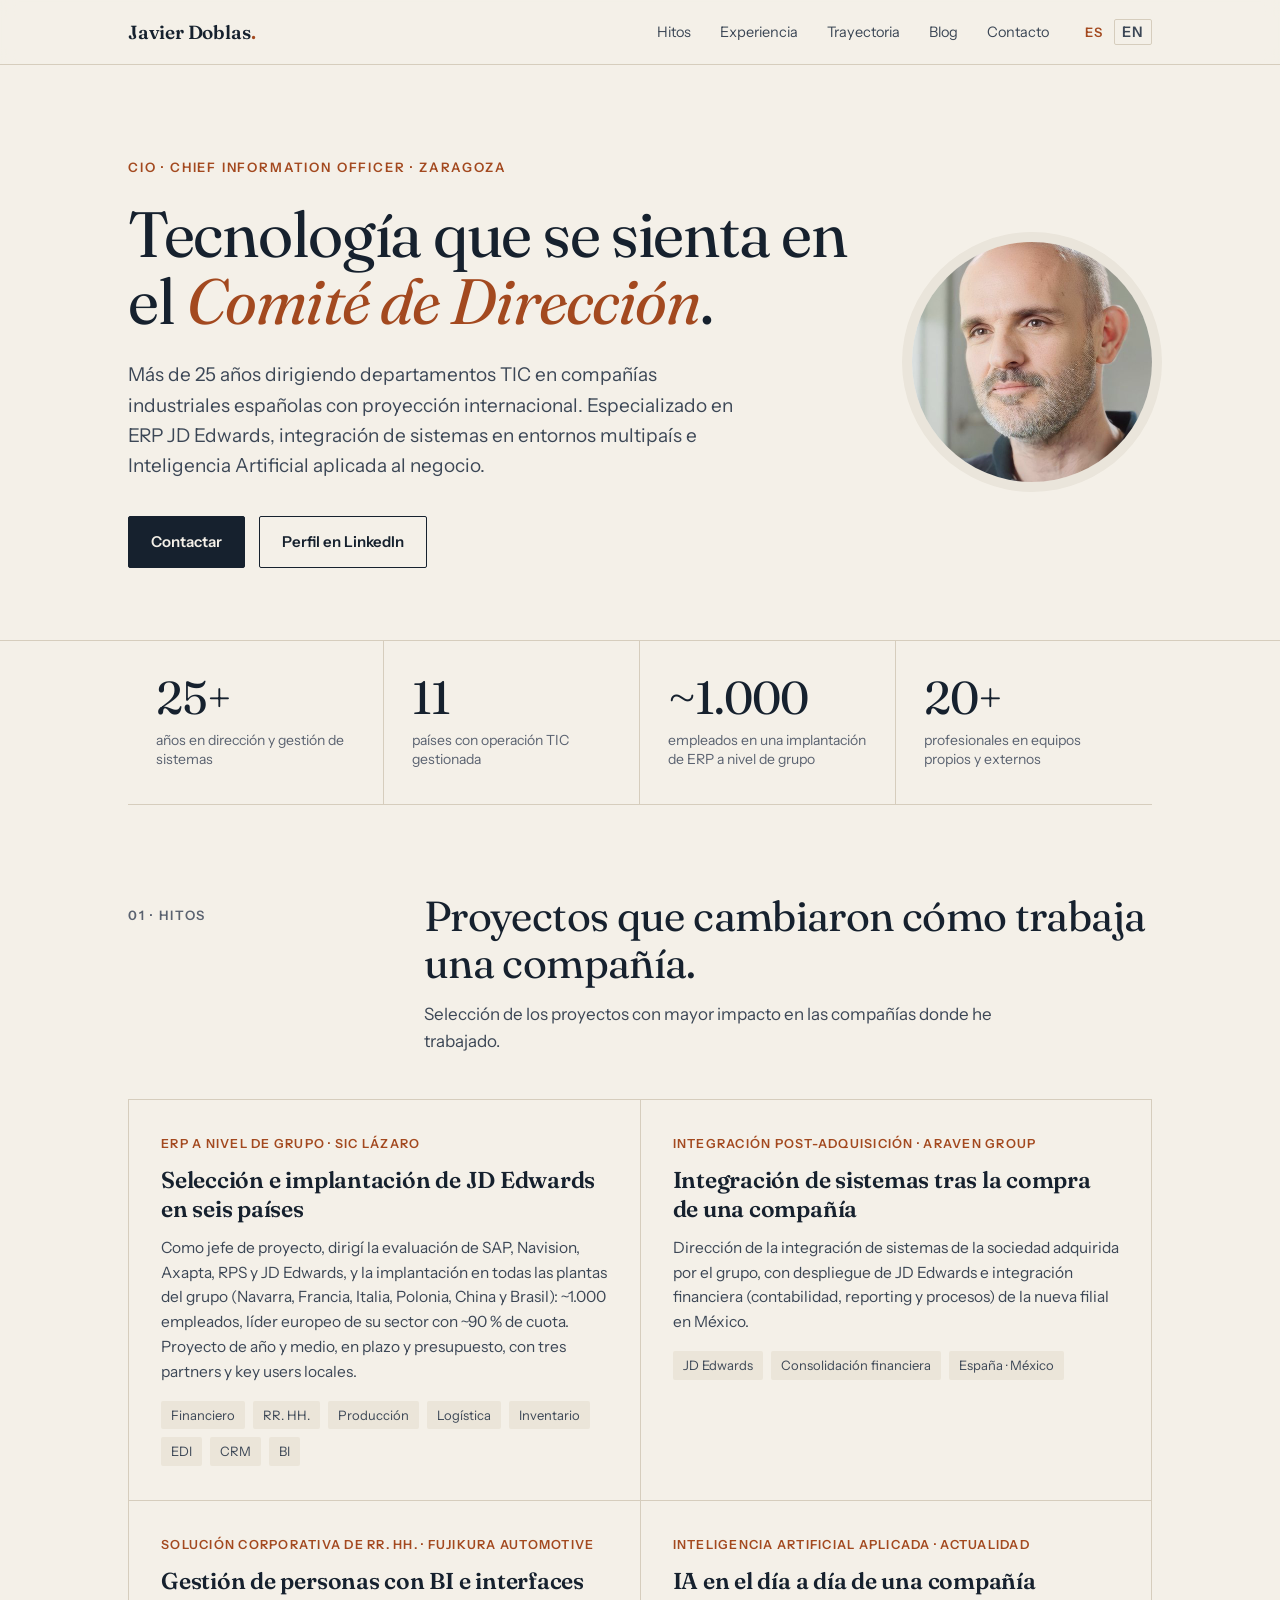
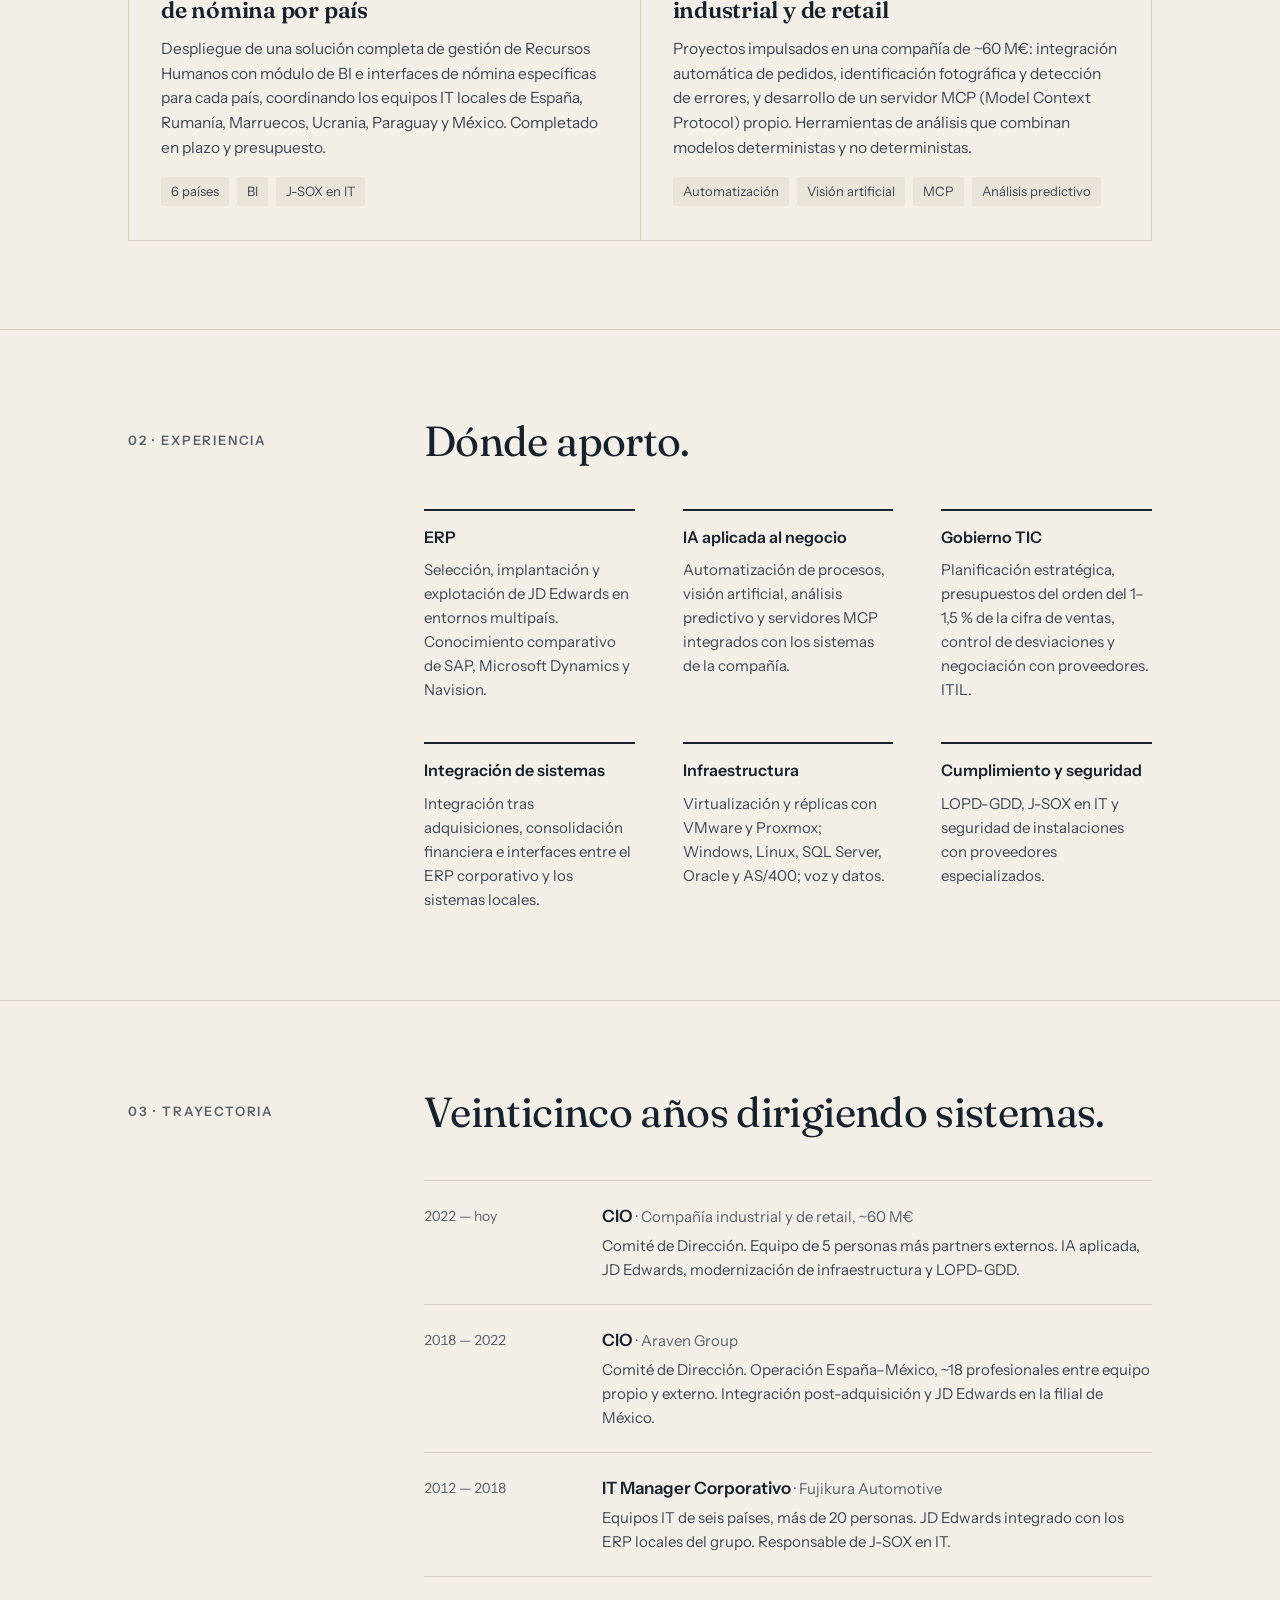
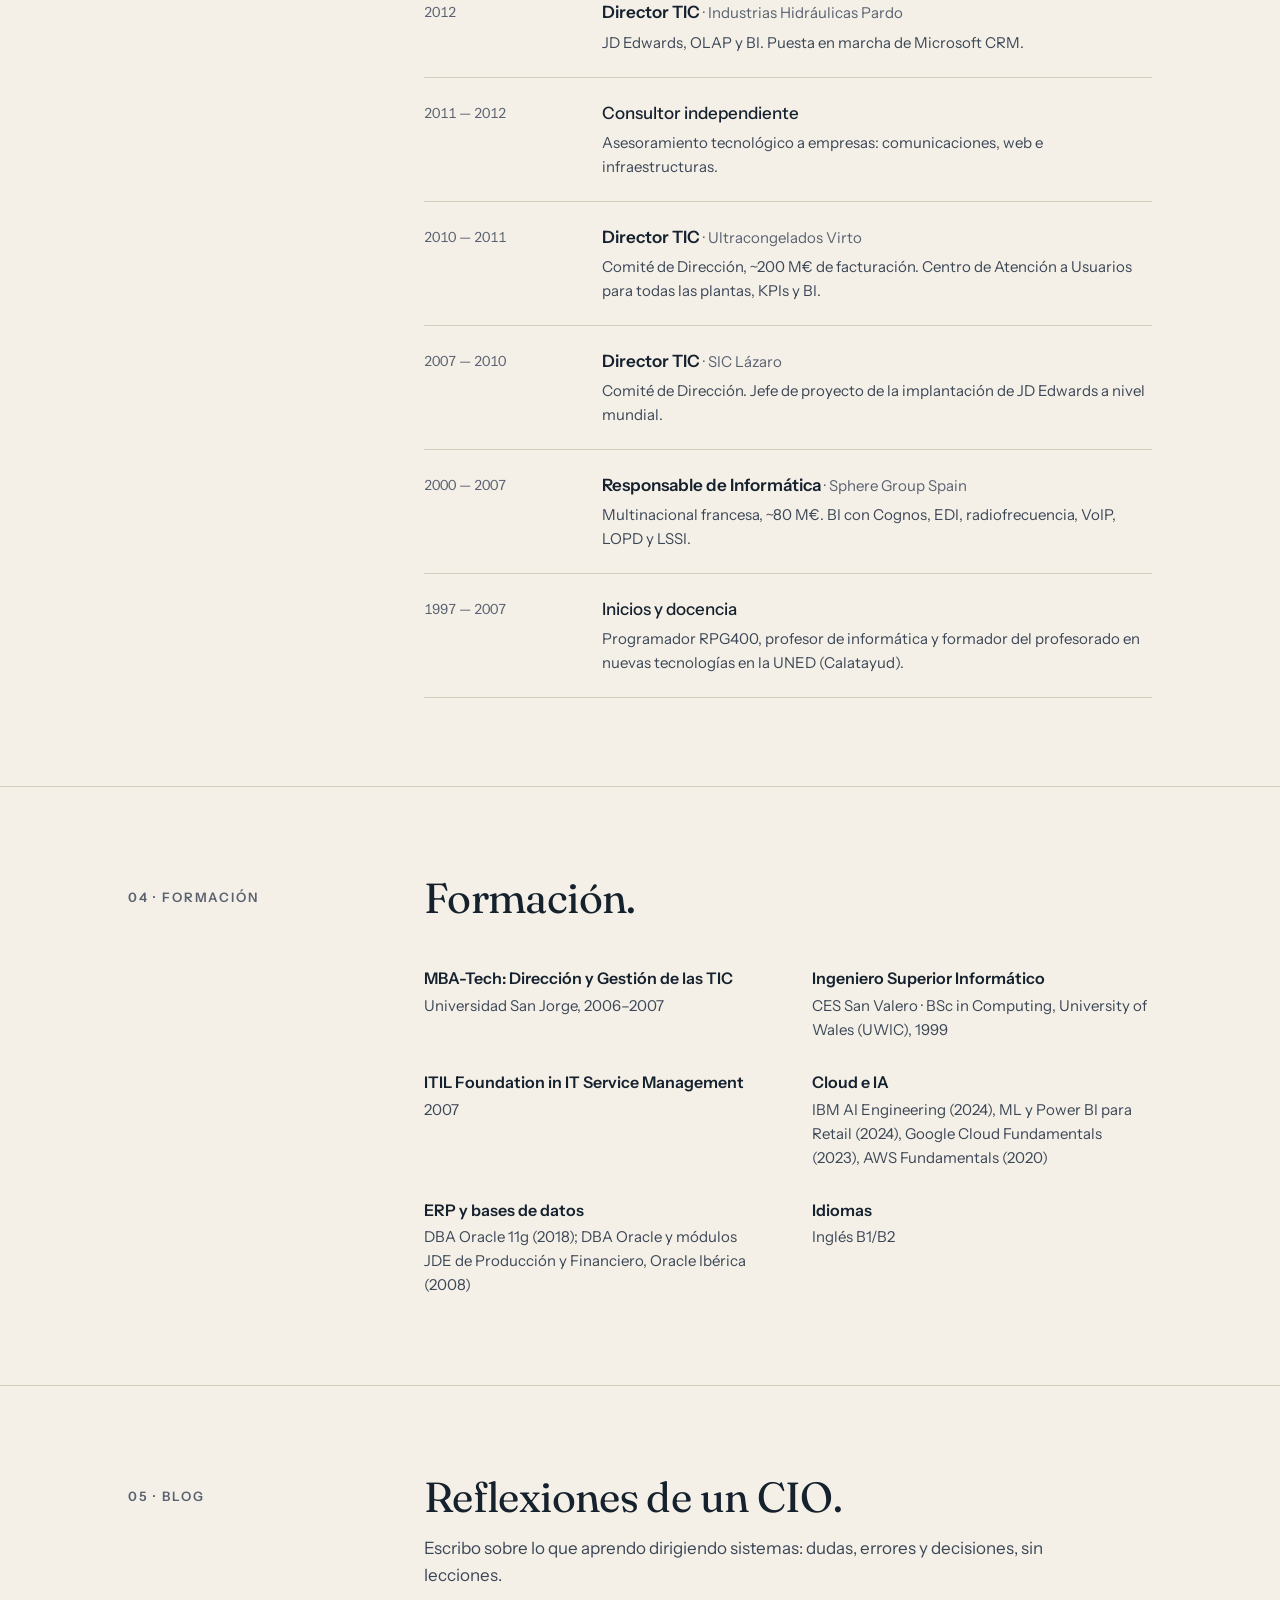
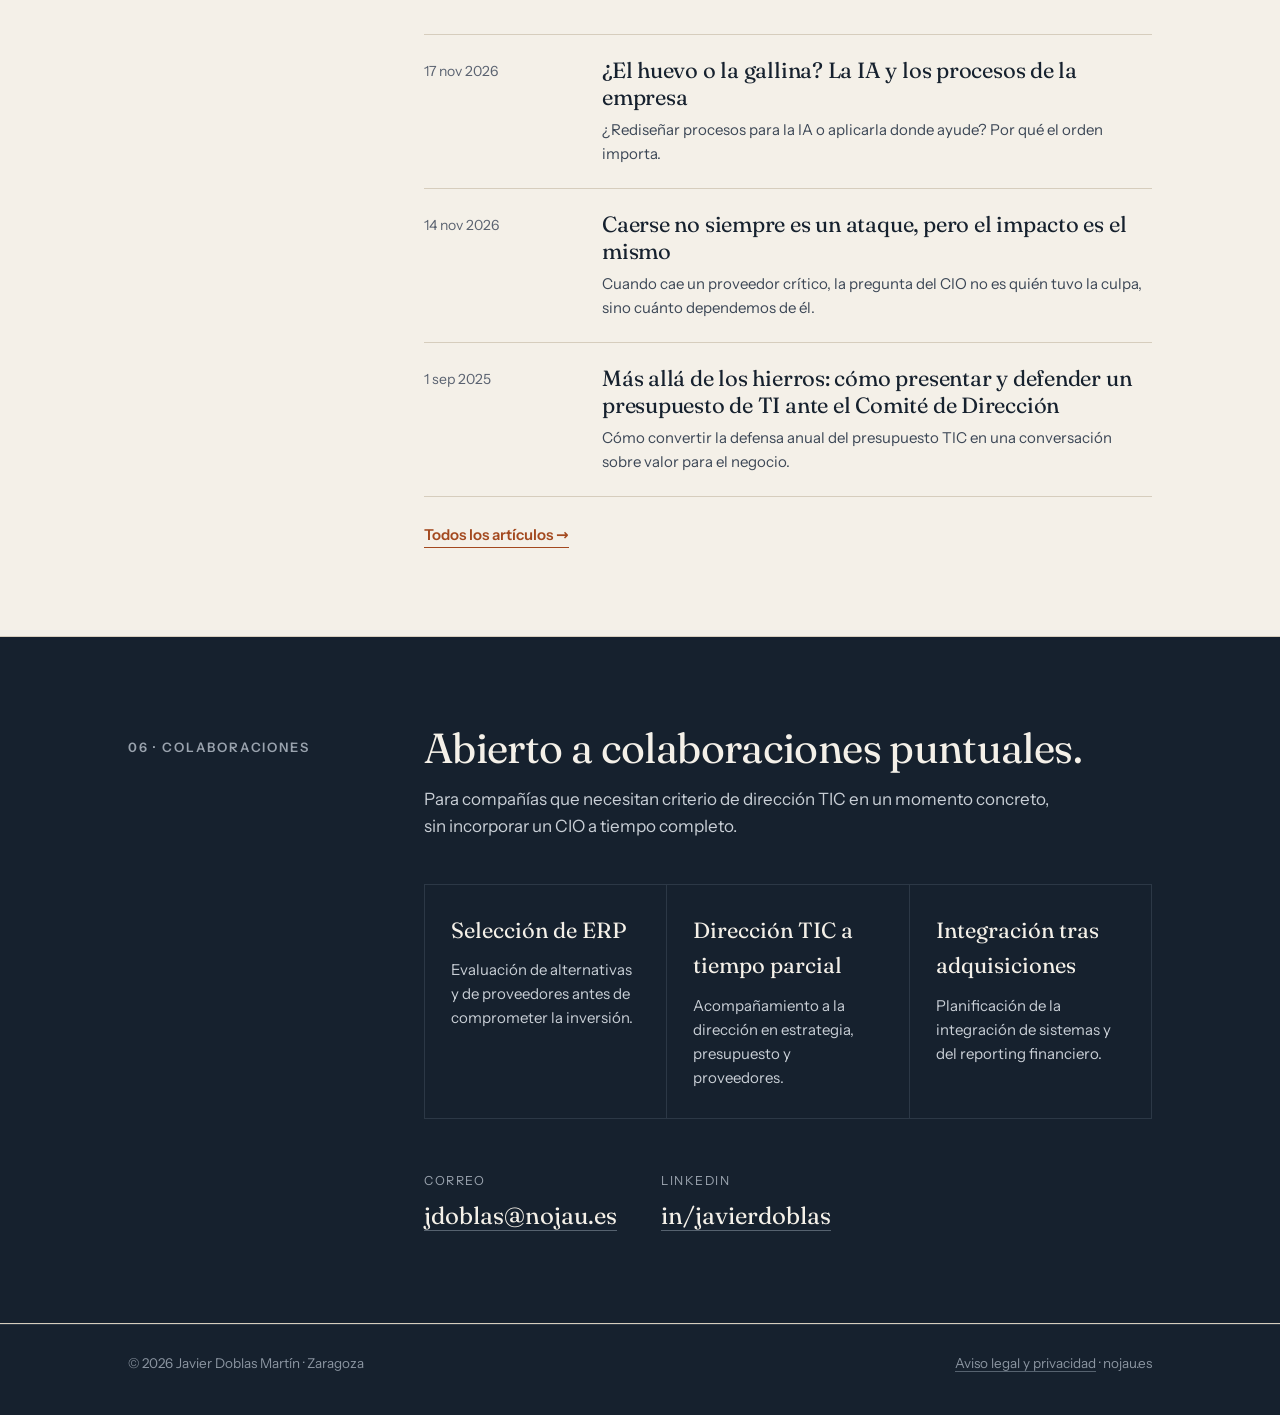
==== commit 33020e52: "Mejoras: imagen social, favicon, 404, aviso legal, accesibilidad, fuentes propias, blog automático y" ====
--- a/index.html
+++ b/index.html
@@ -14,148 +14,43 @@
 <meta property="og:title" content="Javier Doblas Martín · CIO">
 <meta property="og:description" content="Dirección TIC, ERP e IA aplicada para compañías industriales con proyección internacional.">
 <meta property="og:url" content="https://www.nojau.es/">
+<meta property="og:site_name" content="Javier Doblas">
+<meta property="og:image" content="https://www.nojau.es/img/og-es.jpg">
+<meta property="og:image:type" content="image/jpeg">
+<meta property="og:image:width" content="1200">
+<meta property="og:image:height" content="630">
+<meta property="og:image:alt" content="Javier Doblas Martín, CIO. Dirección TIC, ERP e IA aplicada.">
+<meta name="twitter:card" content="summary_large_image">
 <meta property="og:locale" content="es_ES">
-<link rel="preconnect" href="https://fonts.googleapis.com">
-<link rel="preconnect" href="https://fonts.gstatic.com" crossorigin>
-<link href="https://fonts.googleapis.com/css2?family=Fraunces:opsz,wght@9..144,400;9..144,600&family=Instrument+Sans:wght@400;500;600&display=swap" rel="stylesheet">
 <script type="application/ld+json">
-{"@context":"https://schema.org","@type":"Person","name":"Javier Doblas Martín","jobTitle":"CIO · Chief Information Officer","url":"https://www.nojau.es/","email":"mailto:jdoblas@nojau.es","address":{"@type":"PostalAddress","addressLocality":"Zaragoza","addressCountry":"ES"},"sameAs":["https://www.linkedin.com/in/javierdoblas/","https://jdoblasblog.wordpress.com/"],"knowsAbout":["Dirección TIC","ERP JD Edwards","Inteligencia Artificial aplicada","Integración de sistemas","Gobierno TIC"]}
+{"@context":"https://schema.org","@type":"Person","name":"Javier Doblas Martín","jobTitle":"CIO · Chief Information Officer","url":"https://www.nojau.es/","image":"https://www.nojau.es/img/javier-doblas.jpg","address":{"@type":"PostalAddress","addressLocality":"Zaragoza","addressCountry":"ES"},"sameAs":["https://www.linkedin.com/in/javierdoblas/","https://jdoblasblog.wordpress.com/"],"knowsAbout":["Dirección TIC","ERP JD Edwards","Inteligencia Artificial aplicada","Integración de sistemas","Gobierno TIC"]}
 </script>
-<style>
-:root{
-  --paper:#f4f0e8; --paper-2:#ebe5d9; --ink:#16212e; --ink-2:#3c4756; --muted:#6b7380;
-  --line:#d6cdbd; --accent:#b4532a; --accent-soft:#f0dccf;
-  --serif:"Fraunces",Georgia,"Times New Roman",serif;
-  --sans:"Instrument Sans",system-ui,-apple-system,"Segoe UI",sans-serif;
-  --w:1080px;
-}
-*{box-sizing:border-box;margin:0;padding:0}
-html{scroll-behavior:smooth}
-body{background:var(--paper);color:var(--ink);font-family:var(--sans);font-size:17px;line-height:1.6;-webkit-font-smoothing:antialiased}
-a{color:inherit}
-.wrap{max-width:var(--w);margin:0 auto;padding:0 28px}
-/* Cabecera */
-header.top{position:sticky;top:0;z-index:10;background:rgba(244,240,232,.92);backdrop-filter:blur(8px);border-bottom:1px solid var(--line)}
-header.top .wrap{display:flex;align-items:center;justify-content:space-between;height:64px}
-.brand{font-family:var(--serif);font-weight:600;font-size:19px;text-decoration:none;letter-spacing:-.01em}
-.brand span{color:var(--accent)}
-nav a{font-size:14.5px;text-decoration:none;color:var(--ink-2);margin-left:26px}
-nav a:hover{color:var(--accent)}
-.lang{margin-left:26px;font-size:13px;letter-spacing:.08em;font-weight:600}
-.lang a{margin-left:0;padding:3px 7px;border:1px solid var(--line);border-radius:2px}
-.lang b{padding:3px 7px;color:var(--accent)}
-/* Hero */
-.hero{padding:92px 0 72px;border-bottom:1px solid var(--line)}
-.hero .wrap{display:grid;grid-template-columns:1fr 240px;gap:56px;align-items:center}
-.eyebrow{font-size:13px;letter-spacing:.14em;text-transform:uppercase;color:var(--accent);font-weight:600;margin-bottom:22px}
-h1{font-family:var(--serif);font-weight:400;font-size:clamp(38px,5.4vw,64px);line-height:1.05;letter-spacing:-.02em}
-h1 em{font-style:italic;color:var(--accent)}
-.lead{font-size:19px;color:var(--ink-2);max-width:620px;margin-top:26px}
-.cta{display:flex;gap:14px;margin-top:34px;flex-wrap:wrap}
-.btn{display:inline-block;padding:13px 22px;border-radius:2px;font-weight:600;font-size:15px;text-decoration:none;border:1px solid var(--ink)}
-.btn.primary{background:var(--ink);color:var(--paper)}
-.btn.primary:hover{background:var(--accent);border-color:var(--accent)}
-.btn.ghost:hover{border-color:var(--accent);color:var(--accent)}
-.portrait{width:240px;height:240px;border-radius:50%;object-fit:cover;filter:grayscale(.15);box-shadow:0 0 0 10px var(--paper-2)}
-/* Cifras */
-.figures{display:grid;grid-template-columns:repeat(4,1fr);border-bottom:1px solid var(--line)}
-.fig{padding:34px 28px;border-right:1px solid var(--line)}
-.fig:last-child{border-right:0}
-.fig b{display:block;font-family:var(--serif);font-weight:400;font-size:46px;line-height:1;letter-spacing:-.02em}
-.fig span{display:block;font-size:14px;color:var(--muted);margin-top:10px;line-height:1.4}
-/* Secciones */
-section.block{padding:88px 0;border-bottom:1px solid var(--line)}
-.sec-head{display:grid;grid-template-columns:240px 1fr;gap:56px;margin-bottom:44px}
-.sec-head .num{font-size:13px;letter-spacing:.14em;text-transform:uppercase;color:var(--muted);font-weight:600;padding-top:12px}
-h2{font-family:var(--serif);font-weight:400;font-size:clamp(30px,3.6vw,42px);line-height:1.12;letter-spacing:-.015em}
-.sec-head p{color:var(--ink-2);margin-top:14px;max-width:640px}
-/* Hitos */
-.cases{display:grid;grid-template-columns:repeat(2,1fr);gap:1px;background:var(--line);border:1px solid var(--line)}
-.case{background:var(--paper);padding:34px 32px}
-.case .tag{font-size:12.5px;letter-spacing:.1em;text-transform:uppercase;color:var(--accent);font-weight:600}
-.case h3{font-family:var(--serif);font-weight:600;font-size:23px;line-height:1.25;margin:12px 0 12px;letter-spacing:-.01em}
-.case p{font-size:15.5px;color:var(--ink-2)}
-.case ul{list-style:none;margin-top:16px;display:flex;flex-wrap:wrap;gap:8px}
-.case li{font-size:13px;background:var(--paper-2);padding:4px 10px;border-radius:2px;color:var(--ink-2)}
-/* Áreas */
-.areas{display:grid;grid-template-columns:repeat(3,1fr);gap:40px 48px;margin-left:296px}
-.area h3{font-size:16px;font-weight:600;margin-bottom:8px;padding-top:14px;border-top:2px solid var(--ink)}
-.area p{font-size:15px;color:var(--ink-2)}
-/* Trayectoria */
-.timeline{margin-left:296px;border-top:1px solid var(--line)}
-.row{display:grid;grid-template-columns:150px 1fr;gap:28px;padding:22px 0;border-bottom:1px solid var(--line)}
-.row .when{font-size:14px;color:var(--muted);font-variant-numeric:tabular-nums;padding-top:2px}
-.row h3{font-size:17px;font-weight:600}
-.row h3 small{font-weight:400;color:var(--muted);font-size:15px}
-.row p{font-size:15px;color:var(--ink-2);margin-top:4px}
-.row.minor h3{font-weight:500}
-/* Formación */
-.edu{margin-left:296px;display:grid;grid-template-columns:repeat(2,1fr);gap:28px 48px}
-.edu div{font-size:15px;color:var(--ink-2)}
-.edu b{display:block;color:var(--ink);font-size:16px;margin-bottom:2px}
-/* Colaboraciones */
-.posts{margin-left:296px;border-top:1px solid var(--line)}
-.post{display:grid;grid-template-columns:150px 1fr;gap:28px;padding:22px 0;border-bottom:1px solid var(--line);text-decoration:none}
-.post time{font-size:14px;color:var(--muted);padding-top:3px}
-.post h3{font-family:var(--serif);font-weight:400;font-size:22px;line-height:1.25;letter-spacing:-.01em}
-.post p{font-size:15px;color:var(--ink-2);margin-top:6px}
-.post:hover h3{color:var(--accent)}
-.more{margin-left:296px;margin-top:26px;display:inline-block;font-weight:600;font-size:15px;color:var(--accent);text-decoration:none;border-bottom:1px solid var(--accent)}
-.collab{background:var(--ink);color:var(--paper);border-bottom:0}
-.collab .num{color:#9aa3ae}
-.collab .sec-head p{color:#c9cfd6}
-.collab-list{margin-left:296px;display:grid;grid-template-columns:repeat(3,1fr);gap:1px;background:#2c3846;border:1px solid #2c3846}
-.collab-list div{background:var(--ink);padding:28px 26px}
-.collab-list h3{font-family:var(--serif);font-weight:400;font-size:22px;margin-bottom:10px}
-.collab-list p{font-size:15px;color:#c9cfd6}
-.contact{margin-left:296px;margin-top:52px;display:flex;gap:44px;flex-wrap:wrap;align-items:baseline}
-.contact .label{display:block;font-size:12.5px;letter-spacing:.12em;text-transform:uppercase;color:#9aa3ae;margin-bottom:6px}
-.contact a{font-family:var(--serif);font-size:24px;text-decoration:none;border-bottom:1px solid #56626f}
-.contact a:hover{color:#e9a27f;border-color:#e9a27f}
-footer{background:var(--ink);color:#8b95a1;font-size:13.5px;padding:28px 0 40px;border-top:1px solid #2c3846}
-footer .wrap{display:flex;justify-content:space-between;flex-wrap:wrap;gap:10px}
-/* Responsive */
-@media (max-width:900px){
-  .hero .wrap{grid-template-columns:1fr}
-  .portrait{width:150px;height:150px;order:-1}
-  .figures{grid-template-columns:repeat(2,1fr)}
-  .fig:nth-child(2){border-right:0}
-  .fig:nth-child(-n+2){border-bottom:1px solid var(--line)}
-  .sec-head{grid-template-columns:1fr;gap:10px}
-  .areas,.timeline,.edu,.collab-list,.contact,.posts,.more{margin-left:0}
-  .post{grid-template-columns:1fr;gap:4px}
-  .areas,.collab-list{grid-template-columns:1fr 1fr}
-  .cases{grid-template-columns:1fr}
-  nav > a{display:none}
-}
-@media (max-width:560px){
-  body{font-size:16px}
-  .wrap{padding:0 20px}
-  .hero{padding:56px 0 48px}
-  section.block{padding:60px 0}
-  .areas,.collab-list,.edu{grid-template-columns:1fr}
-  .row{grid-template-columns:1fr;gap:4px}
-  .fig{padding:24px 18px}.fig b{font-size:36px}
-}
-</style>
+<link rel="preload" href="/fonts/fraunces-opsz-normal.woff2" as="font" type="font/woff2" crossorigin>
+<link rel="preload" href="/fonts/instrument-sans-400.woff2" as="font" type="font/woff2" crossorigin>
+<link rel="stylesheet" href="/assets/site.css">
+<link rel="icon" href="/favicon.ico" sizes="32x32">
+<link rel="icon" href="/img/icon-512.png" type="image/png" sizes="512x512">
+<link rel="apple-touch-icon" href="/img/apple-touch-icon.png">
+<meta name="theme-color" content="#16212e">
 </head>
 <body>
+<a class="skip" href="#contenido">Saltar al contenido</a>
 
 <header class="top">
   <div class="wrap">
-    <a class="brand" href="#inicio">Javier Doblas<span>.</span></a>
-    <nav>
+    <a class="brand" href="#contenido">Javier Doblas<span>.</span></a>
+    <nav aria-label="Principal">
       <a href="#hitos">Hitos</a>
       <a href="#experiencia">Experiencia</a>
       <a href="#trayectoria">Trayectoria</a>
       <a href="#blog">Blog</a>
       <a href="#colaboraciones">Contacto</a>
-      <span class="lang"><b>ES</b> <a href="/en/" hreflang="en" lang="en">EN</a></span>
+      <span class="lang" role="group" aria-label="Idioma"><b aria-current="page">ES</b> <a href="/en/" hreflang="en" lang="en">EN</a></span>
     </nav>
   </div>
 </header>
 
-<main id="inicio">
+<main id="contenido" tabindex="-1">
   <section class="hero">
     <div class="wrap">
       <div>
@@ -167,7 +62,7 @@
           <a class="btn ghost" href="https://www.linkedin.com/in/javierdoblas/" rel="noopener">Perfil en LinkedIn</a>
         </div>
       </div>
-      <img class="portrait" src="[data-uri]" alt="Javier Doblas Martín" width="240" height="240">
+      <img class="portrait" src="/img/javier-doblas.jpg" fetchpriority="high" decoding="async" alt="Javier Doblas Martín" width="240" height="240">
     </div>
   </section>
 
@@ -282,9 +177,11 @@
         </div>
       </div>
       <div class="posts">
+<!-- BLOG:START -->
         <a class="post" href="https://jdoblasblog.wordpress.com/2026/11/17/el-huevo-o-la-gallina-la-ia-y-los-procesos-de-la-empresa/" rel="noopener"><time datetime="2026-11-17">17 nov 2026</time><div><h3>¿El huevo o la gallina? La IA y los procesos de la empresa</h3><p>¿Rediseñar procesos para la IA o aplicarla donde ayude? Por qué el orden importa.</p></div></a>
         <a class="post" href="https://jdoblasblog.wordpress.com/2026/11/14/caerse-no-siempre-es-un-ataque-pero-el-impacto-es-el-mismo/" rel="noopener"><time datetime="2026-11-14">14 nov 2026</time><div><h3>Caerse no siempre es un ataque, pero el impacto es el mismo</h3><p>Cuando cae un proveedor crítico, la pregunta del CIO no es quién tuvo la culpa, sino cuánto dependemos de él.</p></div></a>
         <a class="post" href="https://jdoblasblog.wordpress.com/2025/09/01/mas-alla-de-los-hierros-como-presentar-y-defender-un-presupuesto-de-ti-ante-el-comite-de-direccion/" rel="noopener"><time datetime="2025-09-01">1 sep 2025</time><div><h3>Más allá de los hierros: cómo presentar y defender un presupuesto de TI ante el Comité de Dirección</h3><p>Cómo convertir la defensa anual del presupuesto TIC en una conversación sobre valor para el negocio.</p></div></a>
+<!-- BLOG:END -->
       </div>
       <a class="more" href="https://jdoblasblog.wordpress.com/" rel="noopener">Todos los artículos →</a>
     </div>
@@ -305,7 +202,7 @@
         <div><h3>Integración tras adquisiciones</h3><p>Planificación de la integración de sistemas y del reporting financiero.</p></div>
       </div>
       <div class="contact">
-        <div><span class="label">Correo</span><a href="mailto:jdoblas@nojau.es">jdoblas@nojau.es</a></div>
+        <div><span class="label">Correo</span><a class="js-mail" data-u="jdoblas" data-d="nojau.es" href="#colaboraciones">jdoblas [arroba] nojau.es</a></div>
         <div><span class="label">LinkedIn</span><a href="https://www.linkedin.com/in/javierdoblas/" rel="noopener">in/javierdoblas</a></div>
       </div>
     </div>
@@ -315,8 +212,12 @@
 <footer>
   <div class="wrap">
     <span>© 2026 Javier Doblas Martín · Zaragoza</span>
-    <span>nojau.es</span>
+    <span><a href="/legal/">Aviso legal y privacidad</a> · nojau.es</span>
   </div>
 </footer>
+<script>
+document.querySelectorAll('.js-mail').forEach(function(a){var e=a.dataset.u+'@'+a.dataset.d;a.href='mailto:'+e;a.textContent=e;});
+</script>
+<script data-goatcounter="https://nojau.goatcounter.com/count" async src="https://gc.zgo.at/count.js"></script>
 </body>
 </html>
--- a/assets/site.css
+++ b/assets/site.css
@@ -0,0 +1,128 @@
+@font-face{font-family:"Fraunces";font-style:normal;font-weight:100 900;font-display:swap;src:url(/fonts/fraunces-opsz-normal.woff2) format("woff2")}
+@font-face{font-family:"Fraunces";font-style:italic;font-weight:100 900;font-display:swap;src:url(/fonts/fraunces-opsz-italic.woff2) format("woff2")}
+@font-face{font-family:"Instrument Sans";font-style:normal;font-weight:400;font-display:swap;src:url(/fonts/instrument-sans-400.woff2) format("woff2")}
+@font-face{font-family:"Instrument Sans";font-style:normal;font-weight:500;font-display:swap;src:url(/fonts/instrument-sans-500.woff2) format("woff2")}
+@font-face{font-family:"Instrument Sans";font-style:normal;font-weight:600;font-display:swap;src:url(/fonts/instrument-sans-600.woff2) format("woff2")}
+:root{
+  --paper:#f4f0e8; --paper-2:#ebe5d9; --ink:#16212e; --ink-2:#3c4756; --muted:#5a6270;
+  --line:#d6cdbd; --accent:#a3491f; --accent-soft:#f0dccf;
+  --serif:"Fraunces",Georgia,"Times New Roman",serif;
+  --sans:"Instrument Sans",system-ui,-apple-system,"Segoe UI",sans-serif;
+  --w:1080px;
+}
+*{box-sizing:border-box;margin:0;padding:0}
+html{scroll-behavior:smooth}
+body{background:var(--paper);color:var(--ink);font-family:var(--sans);font-size:17px;line-height:1.6;-webkit-font-smoothing:antialiased}
+a{color:inherit}
+.wrap{max-width:var(--w);margin:0 auto;padding:0 28px}
+/* Cabecera */
+header.top{position:sticky;top:0;z-index:10;background:rgba(244,240,232,.92);backdrop-filter:blur(8px);border-bottom:1px solid var(--line)}
+header.top .wrap{display:flex;align-items:center;justify-content:space-between;height:64px}
+.brand{font-family:var(--serif);font-weight:600;font-size:19px;text-decoration:none;letter-spacing:-.01em}
+.brand span{color:var(--accent)}
+nav a{font-size:14.5px;text-decoration:none;color:var(--ink-2);margin-left:26px}
+nav a:hover{color:var(--accent)}
+.lang{margin-left:26px;font-size:13px;letter-spacing:.08em;font-weight:600}
+.lang a{margin-left:0;padding:3px 7px;border:1px solid var(--line);border-radius:2px}
+.lang b{padding:3px 7px;color:var(--accent)}
+/* Hero */
+.hero{padding:92px 0 72px;border-bottom:1px solid var(--line)}
+.hero .wrap{display:grid;grid-template-columns:1fr 240px;gap:56px;align-items:center}
+.eyebrow{font-size:13px;letter-spacing:.14em;text-transform:uppercase;color:var(--accent);font-weight:600;margin-bottom:22px}
+h1{font-family:var(--serif);font-weight:400;font-size:clamp(38px,5.4vw,64px);line-height:1.05;letter-spacing:-.02em}
+h1 em{font-style:italic;color:var(--accent)}
+.lead{font-size:19px;color:var(--ink-2);max-width:620px;margin-top:26px}
+.cta{display:flex;gap:14px;margin-top:34px;flex-wrap:wrap}
+.btn{display:inline-block;padding:13px 22px;border-radius:2px;font-weight:600;font-size:15px;text-decoration:none;border:1px solid var(--ink)}
+.btn.primary{background:var(--ink);color:var(--paper)}
+.btn.primary:hover{background:var(--accent);border-color:var(--accent)}
+.btn.ghost:hover{border-color:var(--accent);color:var(--accent)}
+.portrait{width:240px;height:240px;border-radius:50%;object-fit:cover;filter:grayscale(.15);box-shadow:0 0 0 10px var(--paper-2)}
+/* Cifras */
+.figures{display:grid;grid-template-columns:repeat(4,1fr);border-bottom:1px solid var(--line)}
+.fig{padding:34px 28px;border-right:1px solid var(--line)}
+.fig:last-child{border-right:0}
+.fig b{display:block;font-family:var(--serif);font-weight:400;font-size:46px;line-height:1;letter-spacing:-.02em}
+.fig span{display:block;font-size:14px;color:var(--muted);margin-top:10px;line-height:1.4}
+/* Secciones */
+section.block{padding:88px 0;border-bottom:1px solid var(--line)}
+.sec-head{display:grid;grid-template-columns:240px 1fr;gap:56px;margin-bottom:44px}
+.sec-head .num{font-size:13px;letter-spacing:.14em;text-transform:uppercase;color:var(--muted);font-weight:600;padding-top:12px}
+h2{font-family:var(--serif);font-weight:400;font-size:clamp(30px,3.6vw,42px);line-height:1.12;letter-spacing:-.015em}
+.sec-head p{color:var(--ink-2);margin-top:14px;max-width:640px}
+/* Hitos */
+.cases{display:grid;grid-template-columns:repeat(2,1fr);gap:1px;background:var(--line);border:1px solid var(--line)}
+.case{background:var(--paper);padding:34px 32px}
+.case .tag{font-size:12.5px;letter-spacing:.1em;text-transform:uppercase;color:var(--accent);font-weight:600}
+.case h3{font-family:var(--serif);font-weight:600;font-size:23px;line-height:1.25;margin:12px 0 12px;letter-spacing:-.01em}
+.case p{font-size:15.5px;color:var(--ink-2)}
+.case ul{list-style:none;margin-top:16px;display:flex;flex-wrap:wrap;gap:8px}
+.case li{font-size:13px;background:var(--paper-2);padding:4px 10px;border-radius:2px;color:var(--ink-2)}
+/* Áreas */
+.areas{display:grid;grid-template-columns:repeat(3,1fr);gap:40px 48px;margin-left:296px}
+.area h3{font-size:16px;font-weight:600;margin-bottom:8px;padding-top:14px;border-top:2px solid var(--ink)}
+.area p{font-size:15px;color:var(--ink-2)}
+/* Trayectoria */
+.timeline{margin-left:296px;border-top:1px solid var(--line)}
+.row{display:grid;grid-template-columns:150px 1fr;gap:28px;padding:22px 0;border-bottom:1px solid var(--line)}
+.row .when{font-size:14px;color:var(--muted);font-variant-numeric:tabular-nums;padding-top:2px}
+.row h3{font-size:17px;font-weight:600}
+.row h3 small{font-weight:400;color:var(--muted);font-size:15px}
+.row p{font-size:15px;color:var(--ink-2);margin-top:4px}
+.row.minor h3{font-weight:500}
+/* Formación */
+.edu{margin-left:296px;display:grid;grid-template-columns:repeat(2,1fr);gap:28px 48px}
+.edu div{font-size:15px;color:var(--ink-2)}
+.edu b{display:block;color:var(--ink);font-size:16px;margin-bottom:2px}
+/* Colaboraciones */
+.posts{margin-left:296px;border-top:1px solid var(--line)}
+.post{display:grid;grid-template-columns:150px 1fr;gap:28px;padding:22px 0;border-bottom:1px solid var(--line);text-decoration:none}
+.post time{font-size:14px;color:var(--muted);padding-top:3px}
+.post h3{font-family:var(--serif);font-weight:400;font-size:22px;line-height:1.25;letter-spacing:-.01em}
+.post p{font-size:15px;color:var(--ink-2);margin-top:6px}
+.post:hover h3{color:var(--accent)}
+.more{margin-left:296px;margin-top:26px;display:inline-block;font-weight:600;font-size:15px;color:var(--accent);text-decoration:none;border-bottom:1px solid var(--accent)}
+.collab{background:var(--ink);color:var(--paper);border-bottom:0}
+.collab .num{color:#9aa3ae}
+.collab .sec-head p{color:#c9cfd6}
+.collab-list{margin-left:296px;display:grid;grid-template-columns:repeat(3,1fr);gap:1px;background:#2c3846;border:1px solid #2c3846}
+.collab-list div{background:var(--ink);padding:28px 26px}
+.collab-list h3{font-family:var(--serif);font-weight:400;font-size:22px;margin-bottom:10px}
+.collab-list p{font-size:15px;color:#c9cfd6}
+.contact{margin-left:296px;margin-top:52px;display:flex;gap:44px;flex-wrap:wrap;align-items:baseline}
+.contact .label{display:block;font-size:12.5px;letter-spacing:.12em;text-transform:uppercase;color:#9aa3ae;margin-bottom:6px}
+.contact a{font-family:var(--serif);font-size:24px;text-decoration:none;border-bottom:1px solid #56626f}
+.contact a:hover{color:#e9a27f;border-color:#e9a27f}
+footer{background:var(--ink);color:#8b95a1;font-size:13.5px;padding:28px 0 40px;border-top:1px solid #2c3846}
+footer .wrap{display:flex;justify-content:space-between;flex-wrap:wrap;gap:10px}
+/* Responsive */
+@media (max-width:900px){
+  .hero .wrap{grid-template-columns:1fr}
+  .portrait{width:150px;height:150px;order:-1}
+  .figures{grid-template-columns:repeat(2,1fr)}
+  .fig:nth-child(2){border-right:0}
+  .fig:nth-child(-n+2){border-bottom:1px solid var(--line)}
+  .sec-head{grid-template-columns:1fr;gap:10px}
+  .areas,.timeline,.edu,.collab-list,.contact,.posts,.more{margin-left:0}
+  .post{grid-template-columns:1fr;gap:4px}
+  .areas,.collab-list{grid-template-columns:1fr 1fr}
+  .cases{grid-template-columns:1fr}
+  nav > a{display:none}
+}
+@media (max-width:560px){
+  body{font-size:16px}
+  .wrap{padding:0 20px}
+  .hero{padding:56px 0 48px}
+  section.block{padding:60px 0}
+  .areas,.collab-list,.edu{grid-template-columns:1fr}
+  .row{grid-template-columns:1fr;gap:4px}
+  .fig{padding:24px 18px}.fig b{font-size:36px}
+}
+/* Accesibilidad */
+.skip{position:absolute;left:-9999px;top:8px;z-index:20;background:var(--ink);color:var(--paper);padding:10px 16px;font-weight:600;text-decoration:none;border-radius:2px}
+.skip:focus{left:16px}
+:focus-visible{outline:2px solid var(--accent);outline-offset:3px}
+.collab :focus-visible,footer :focus-visible{outline-color:#e9a27f}
+@media (prefers-reduced-motion:reduce){html{scroll-behavior:auto}*,*::before,*::after{transition:none!important;animation:none!important}}
+footer a{color:inherit;text-decoration:none;border-bottom:1px solid #56626f}
+footer a:hover{color:#e9a27f;border-color:#e9a27f}
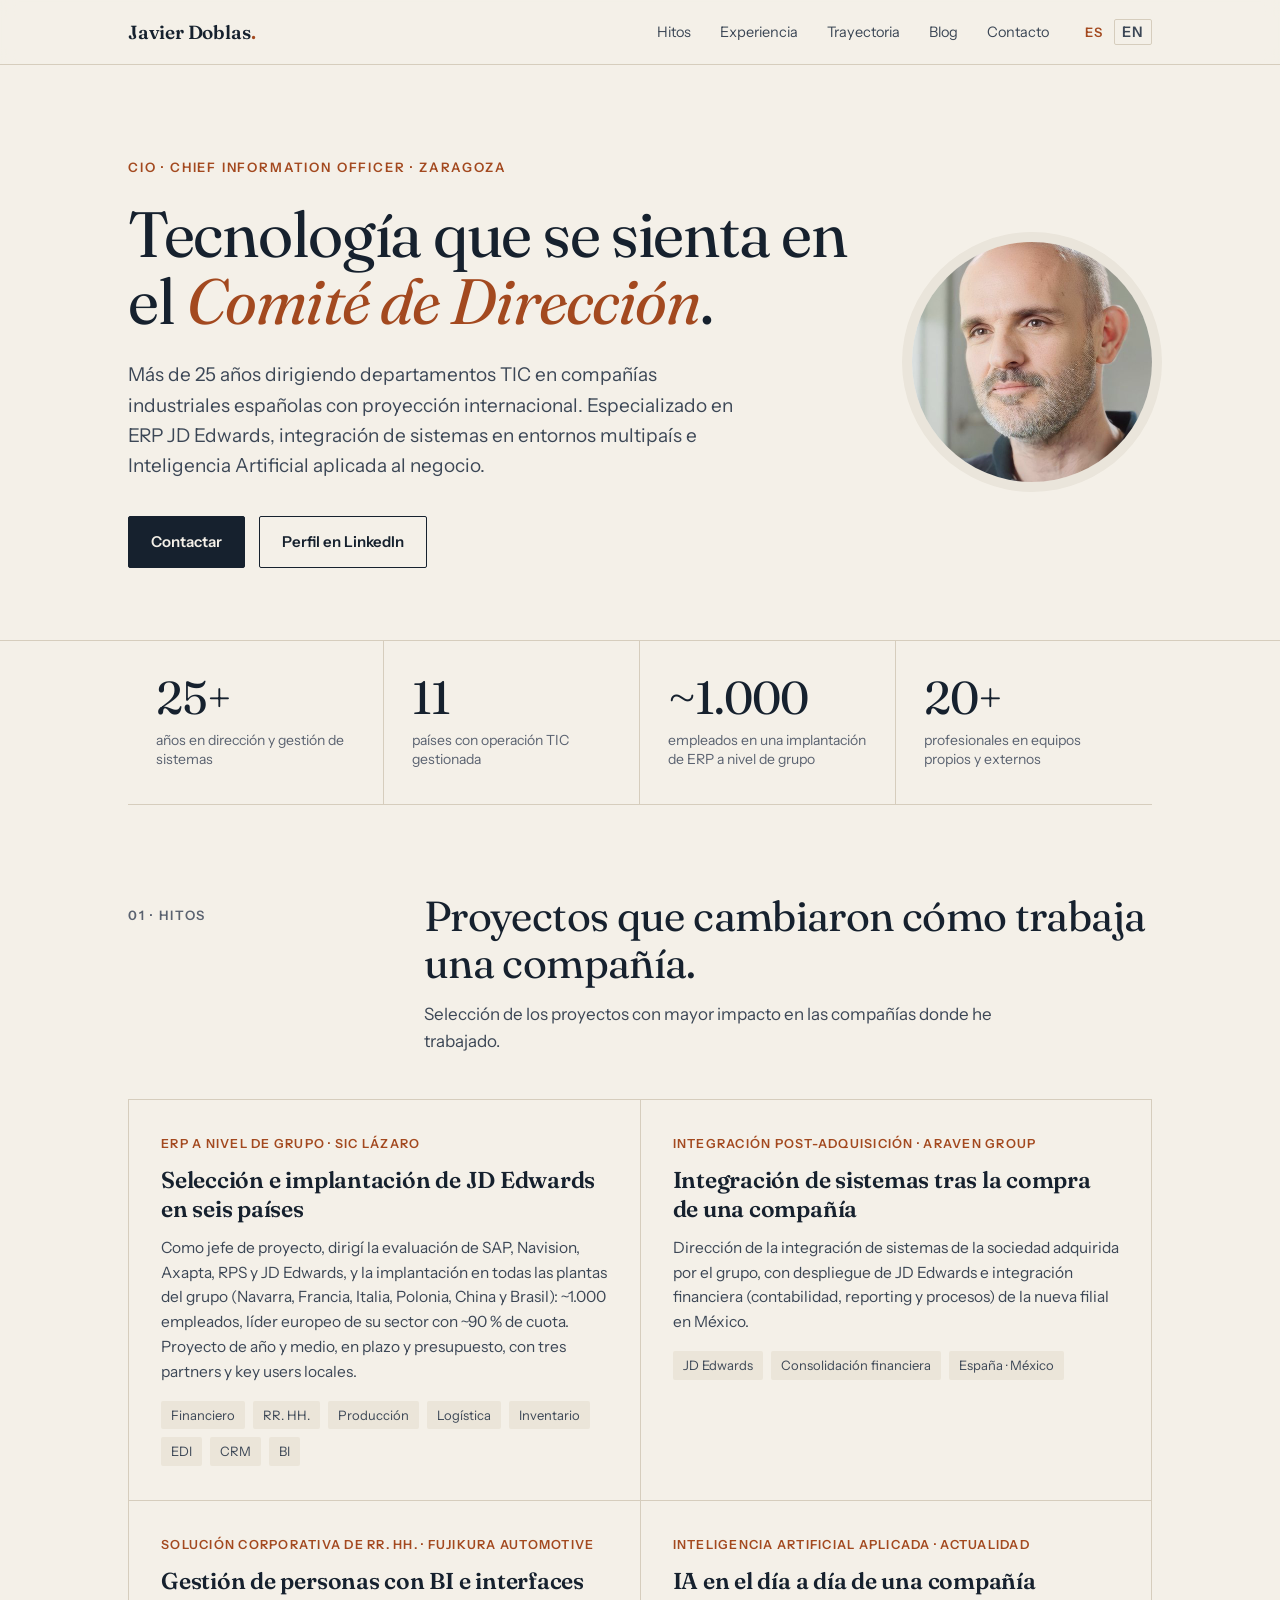
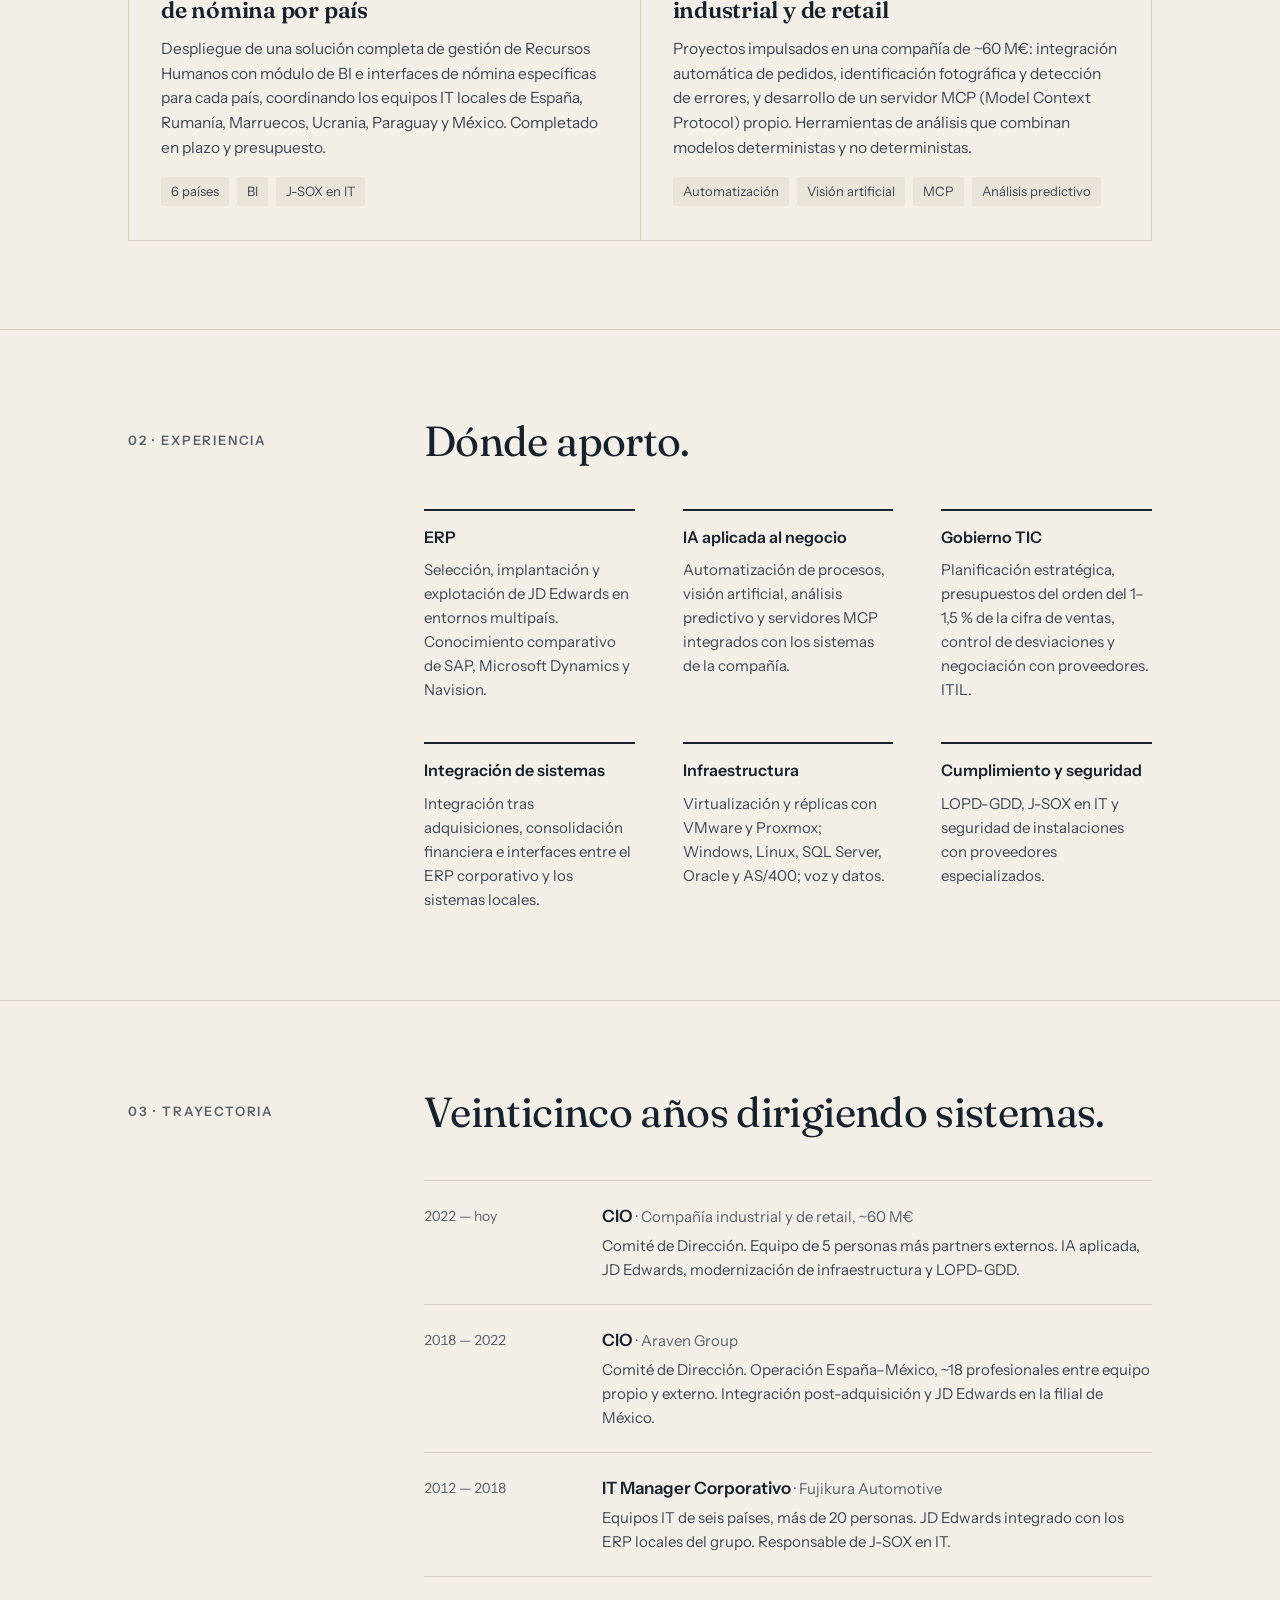
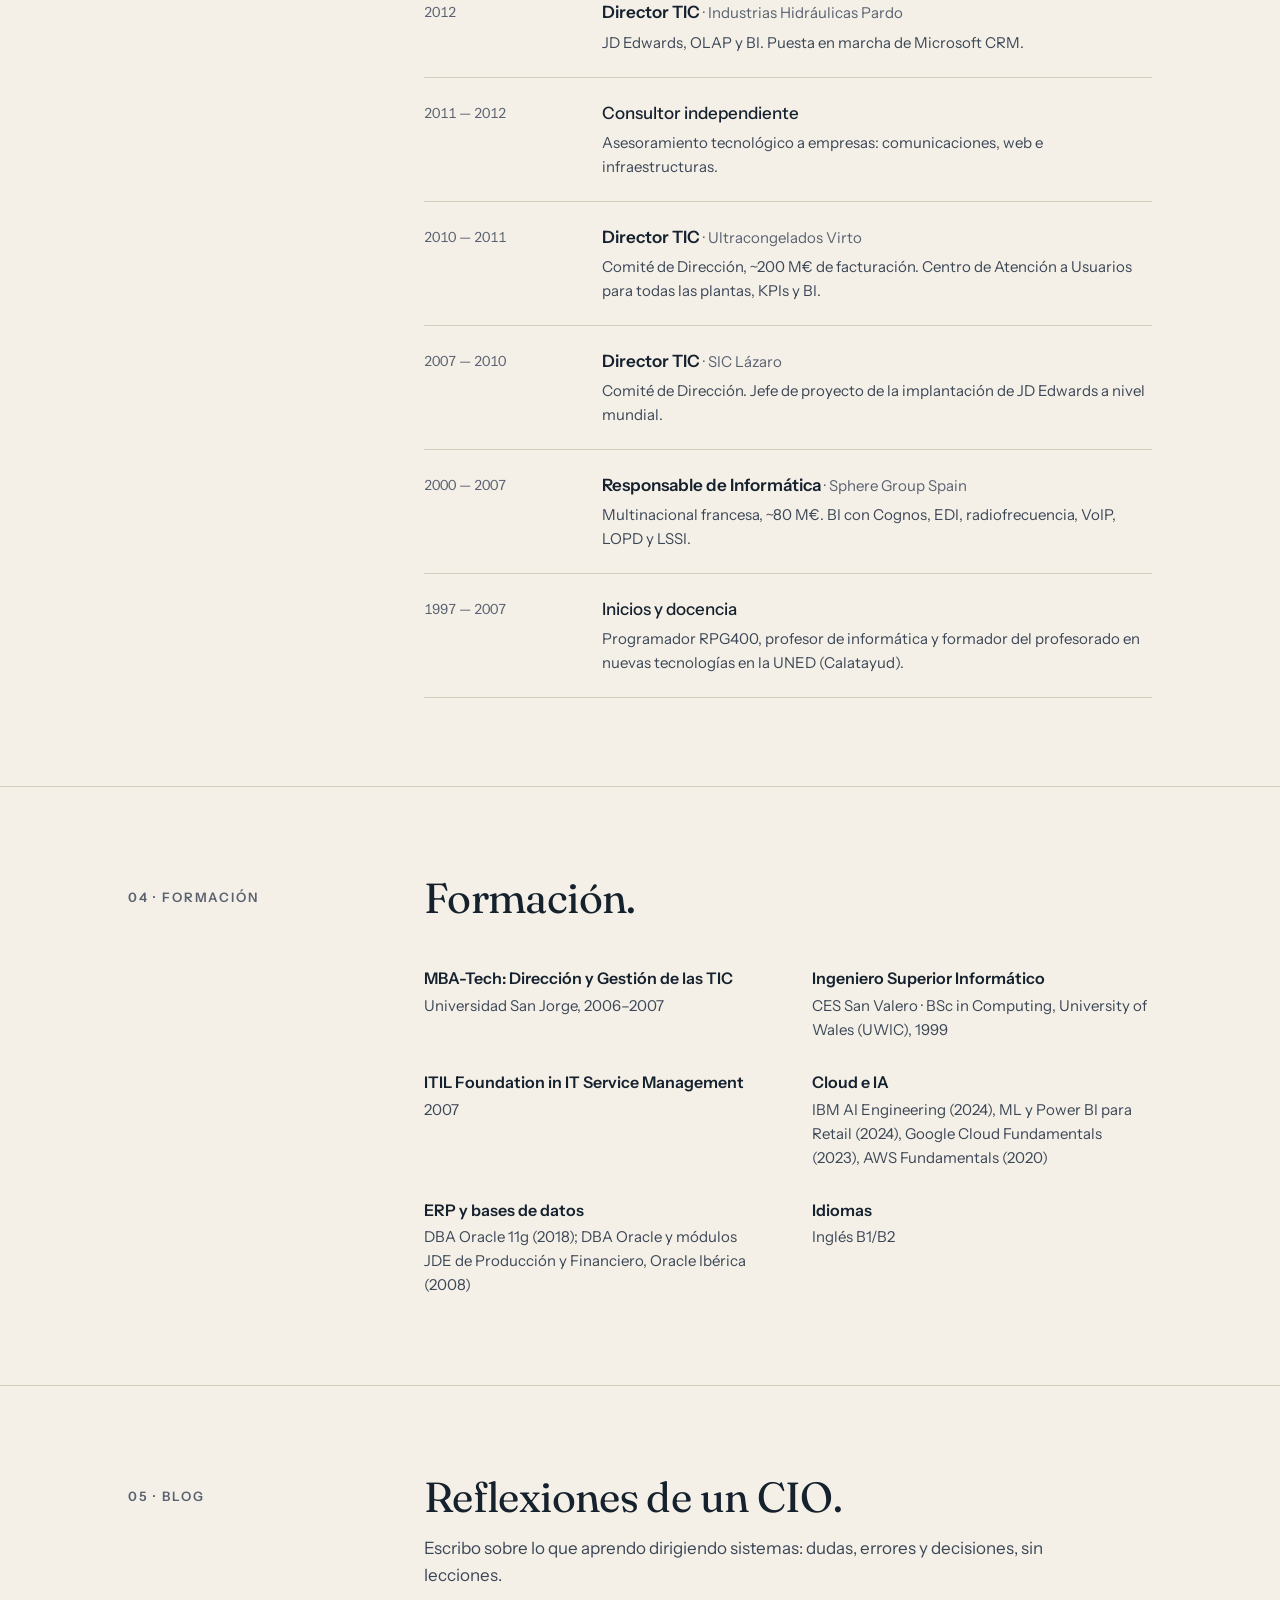
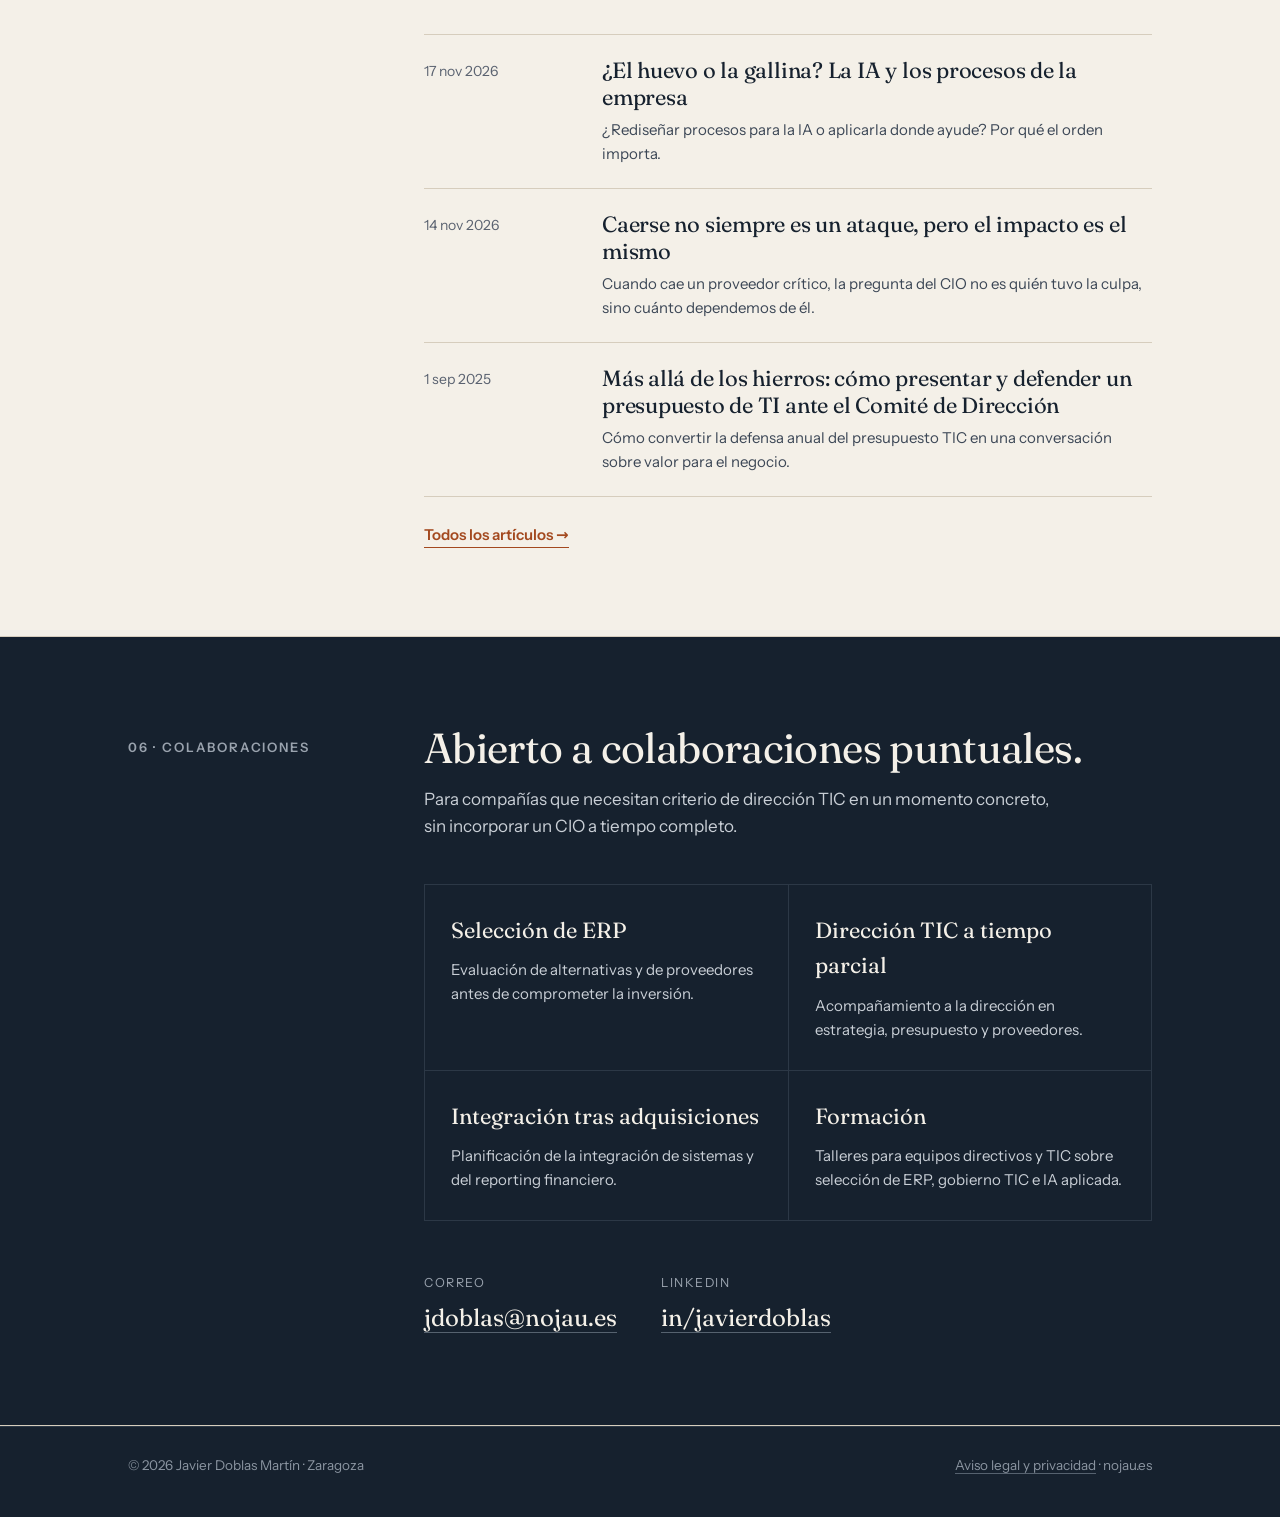
==== commit 790f0caa: "Añade Formación a colaboraciones (ES y EN) Co-Authored-By: Claude Opus 5.5 <noreply@anthropic.com> C" ====
--- a/index.html
+++ b/index.html
@@ -200,6 +200,7 @@
         <div><h3>Selección de ERP</h3><p>Evaluación de alternativas y de proveedores antes de comprometer la inversión.</p></div>
         <div><h3>Dirección TIC a tiempo parcial</h3><p>Acompañamiento a la dirección en estrategia, presupuesto y proveedores.</p></div>
         <div><h3>Integración tras adquisiciones</h3><p>Planificación de la integración de sistemas y del reporting financiero.</p></div>
+        <div><h3>Formación</h3><p>Talleres para equipos directivos y TIC sobre selección de ERP, gobierno TIC e IA aplicada.</p></div>
       </div>
       <div class="contact">
         <div><span class="label">Correo</span><a class="js-mail" data-u="jdoblas" data-d="nojau.es" href="#colaboraciones">jdoblas [arroba] nojau.es</a></div>
--- a/assets/site.css
+++ b/assets/site.css
@@ -85,7 +85,7 @@
 .collab{background:var(--ink);color:var(--paper);border-bottom:0}
 .collab .num{color:#9aa3ae}
 .collab .sec-head p{color:#c9cfd6}
-.collab-list{margin-left:296px;display:grid;grid-template-columns:repeat(3,1fr);gap:1px;background:#2c3846;border:1px solid #2c3846}
+.collab-list{margin-left:296px;display:grid;grid-template-columns:repeat(2,1fr);gap:1px;background:#2c3846;border:1px solid #2c3846}
 .collab-list div{background:var(--ink);padding:28px 26px}
 .collab-list h3{font-family:var(--serif);font-weight:400;font-size:22px;margin-bottom:10px}
 .collab-list p{font-size:15px;color:#c9cfd6}
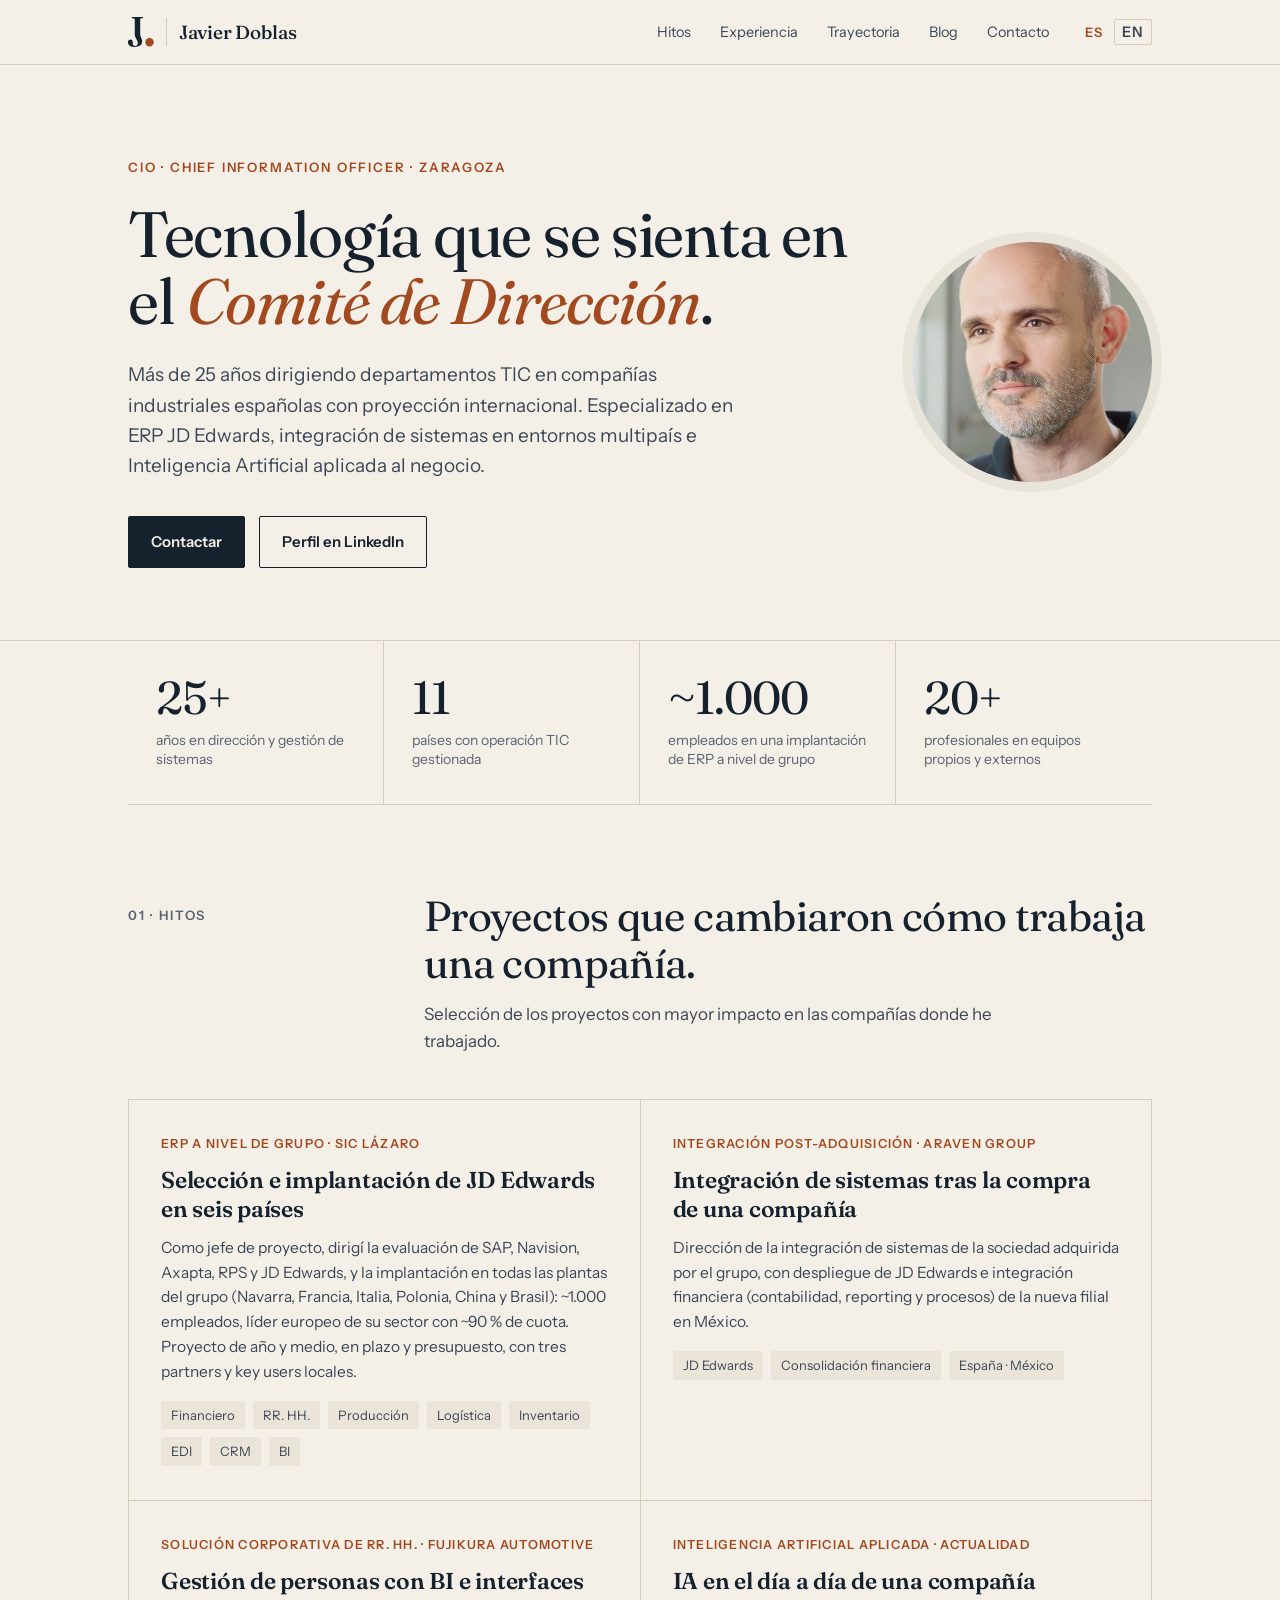
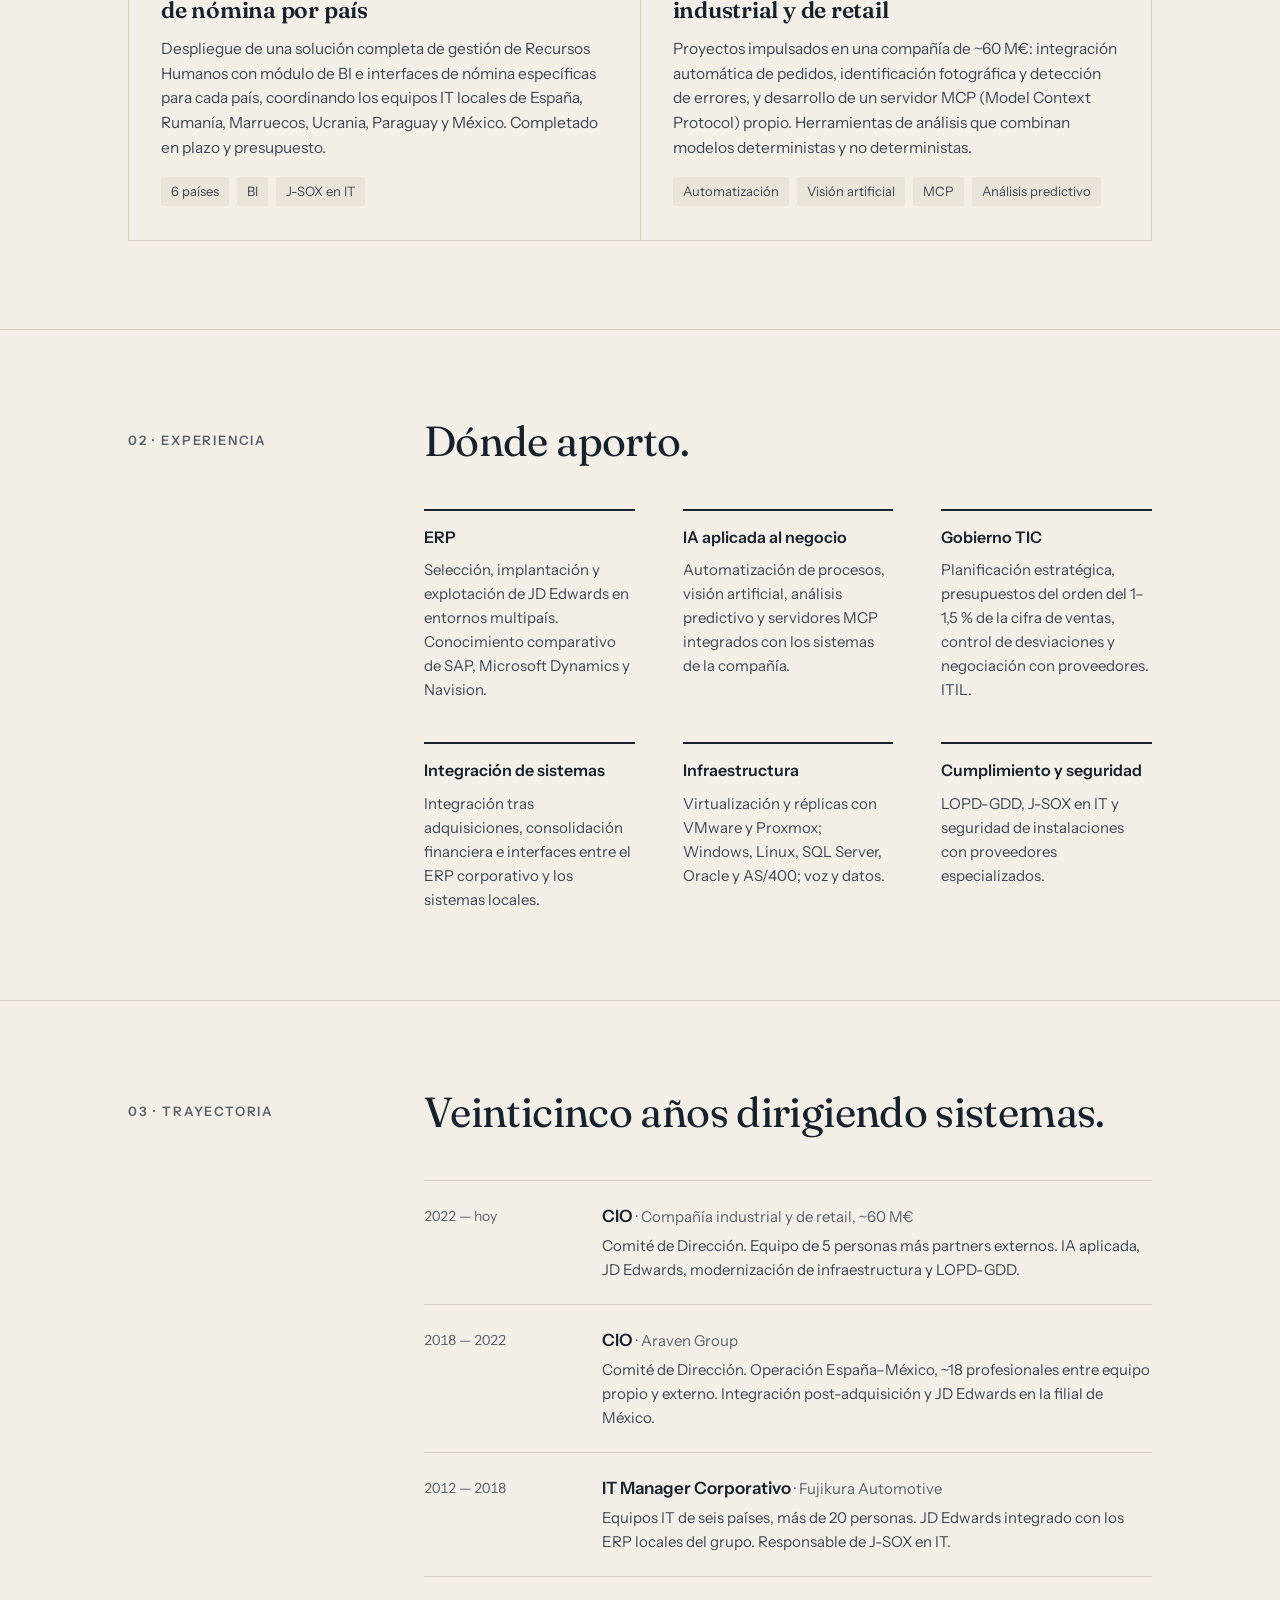
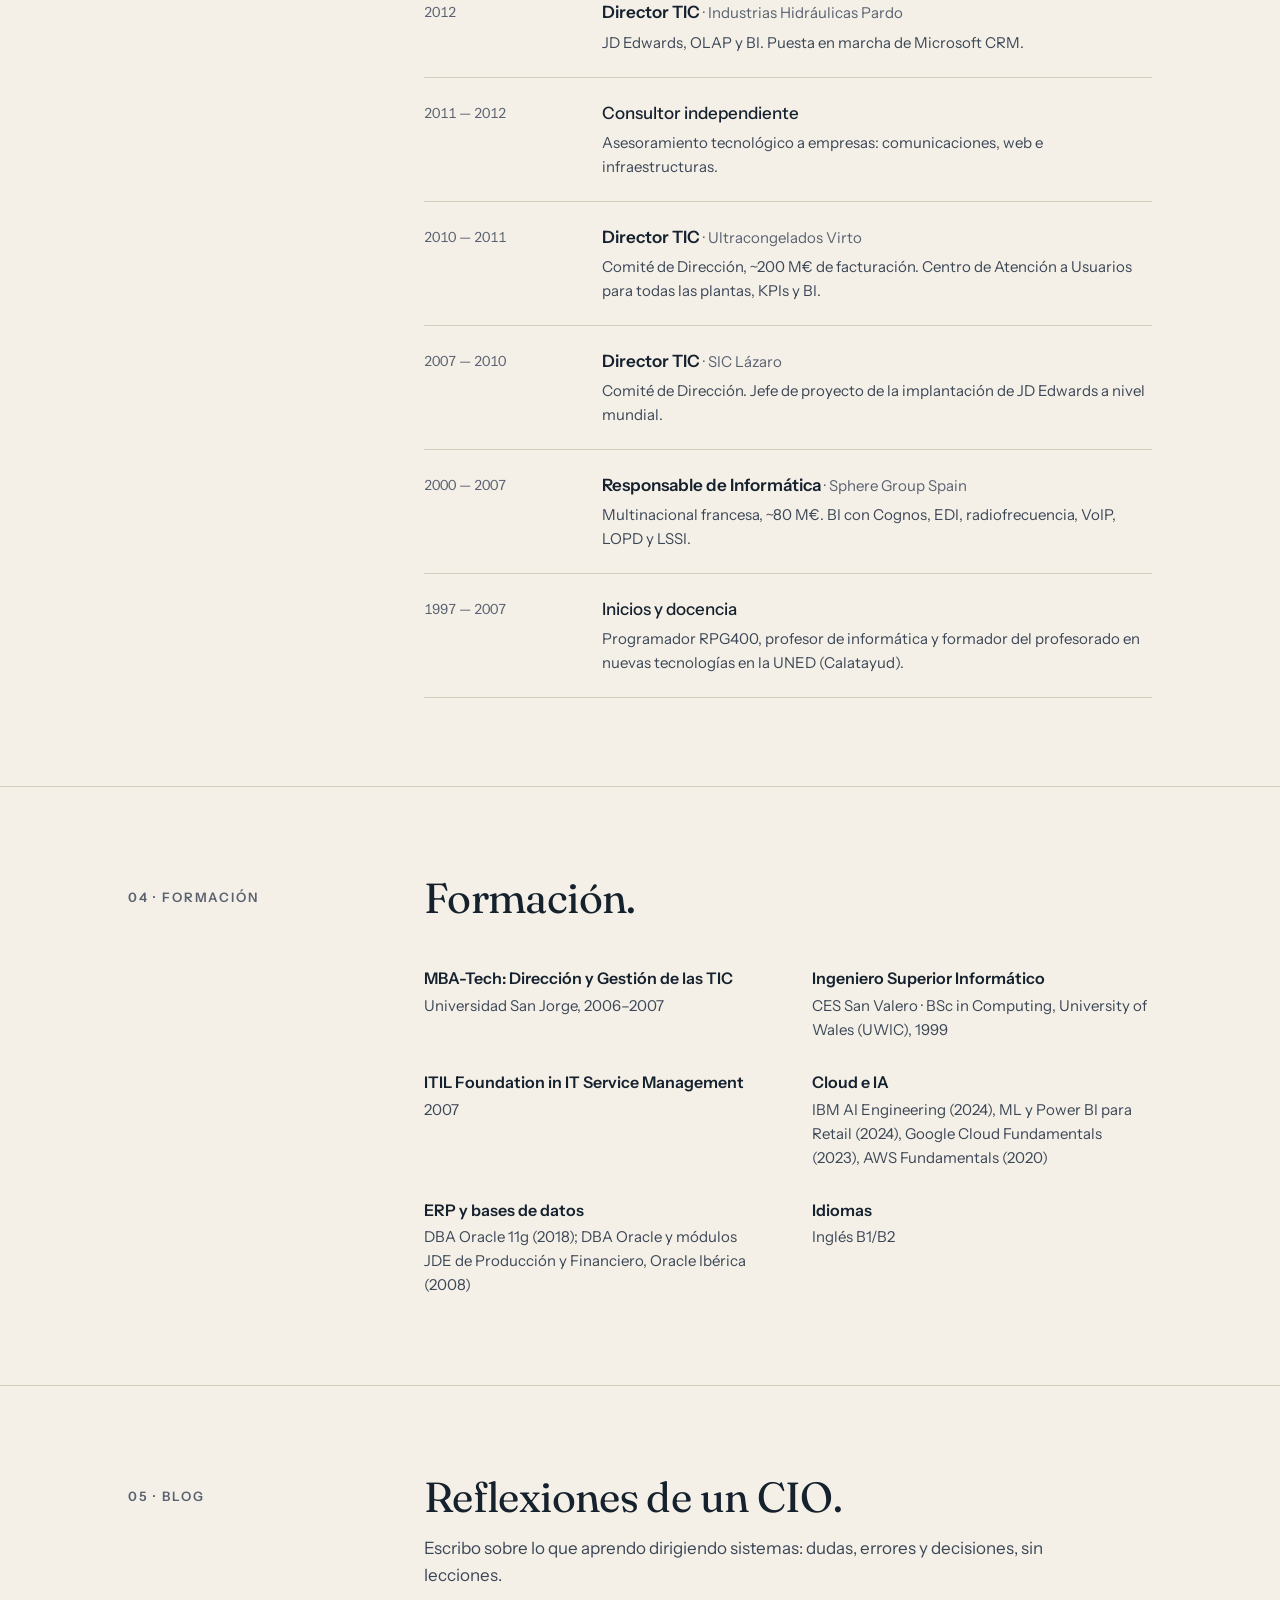
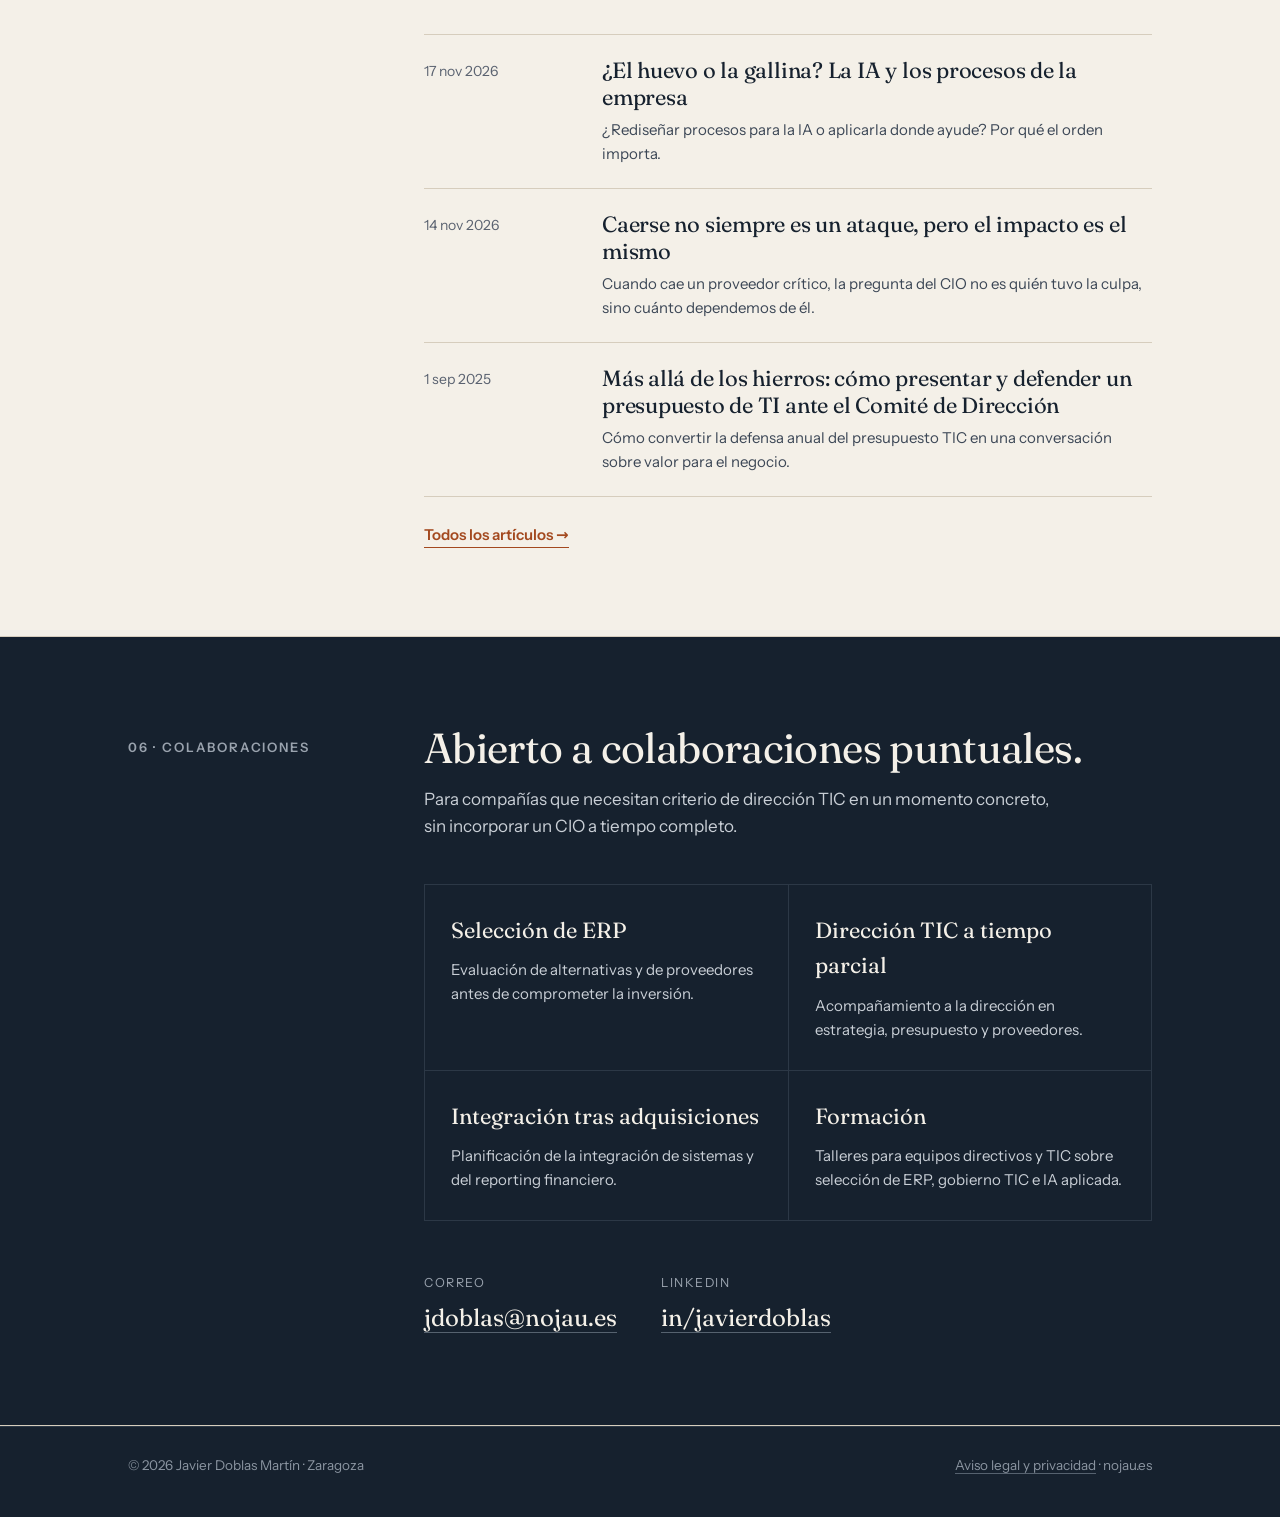
==== commit 2ea0611b: "Logotipo J.: marca en la cabecera y nuevos iconos - Monograma J. con punto teja junto al nombre en l" ====
--- a/index.html
+++ b/index.html
@@ -29,6 +29,7 @@
 <link rel="preload" href="/fonts/instrument-sans-400.woff2" as="font" type="font/woff2" crossorigin>
 <link rel="stylesheet" href="/assets/site.css">
 <link rel="icon" href="/favicon.ico" sizes="32x32">
+<link rel="icon" href="/img/icon.svg" type="image/svg+xml">
 <link rel="icon" href="/img/icon-512.png" type="image/png" sizes="512x512">
 <link rel="apple-touch-icon" href="/img/apple-touch-icon.png">
 <meta name="theme-color" content="#16212e">
@@ -38,7 +39,7 @@
 
 <header class="top">
   <div class="wrap">
-    <a class="brand" href="#contenido">Javier Doblas<span>.</span></a>
+    <a class="brand" href="#contenido"><svg class="brand-mark" viewBox="3.1 0 61.3 71.3" aria-hidden="true" focusable="false"><path fill="currentColor" d="M36.8 58.5Q36.8 64.3 31.9 67.8Q27.0 71.3 18.9 71.3Q11.3 71.3 7.1 68.2Q3.0 65.1 3.0 60.2Q3.0 57.2 4.6 55.4Q6.3 53.5 9.2 53.5Q11.5 53.5 12.9 55.2Q14.4 57.0 14.4 59.9V63.4Q14.4 65.9 15.6 67.4Q16.8 68.8 19.7 68.8Q22.6 68.8 24.5 67.0Q26.5 65.2 26.5 61.8Q26.5 59.4 25.4 57.1Q24.3 54.9 22.8 52.5Q21.4 50.0 20.3 47.0Q19.2 43.9 19.2 39.7V5.7Q19.2 4.7 18.7 4.1Q18.3 3.5 17.2 3.3L13.1 2.7Q12.3 2.5 12.0 2.1Q11.6 1.8 11.6 1.2Q11.6 0.6 12.1 0.3Q12.5 0.0 13.4 0.0H37.5Q38.4 0.0 38.8 0.3Q39.3 0.6 39.3 1.2Q39.3 2.2 37.7 2.7L34.2 3.2Q33.2 3.5 32.6 4.0Q32.1 4.5 32.1 5.5V39.1Q32.1 42.5 32.8 44.9Q33.5 47.4 34.4 49.5Q35.4 51.6 36.1 53.7Q36.8 55.9 36.8 58.5Z"/><circle class="brand-dot" cx="54.3" cy="60.0" r="10.0"/></svg><span class="brand-name">Javier Doblas</span></a>
     <nav aria-label="Principal">
       <a href="#hitos">Hitos</a>
       <a href="#experiencia">Experiencia</a>
--- a/assets/site.css
+++ b/assets/site.css
@@ -18,8 +18,10 @@
 /* Cabecera */
 header.top{position:sticky;top:0;z-index:10;background:rgba(244,240,232,.92);backdrop-filter:blur(8px);border-bottom:1px solid var(--line)}
 header.top .wrap{display:flex;align-items:center;justify-content:space-between;height:64px}
-.brand{font-family:var(--serif);font-weight:600;font-size:19px;text-decoration:none;letter-spacing:-.01em}
-.brand span{color:var(--accent)}
+.brand{display:inline-flex;align-items:center;gap:12px;font-family:var(--serif);font-weight:500;font-size:19px;text-decoration:none;letter-spacing:-.01em;color:var(--ink)}
+.brand-mark{height:30px;width:auto;display:block}
+.brand-dot{fill:var(--accent)}
+.brand-name{border-left:1px solid var(--line);padding-left:12px;line-height:28px}
 nav a{font-size:14.5px;text-decoration:none;color:var(--ink-2);margin-left:26px}
 nav a:hover{color:var(--accent)}
 .lang{margin-left:26px;font-size:13px;letter-spacing:.08em;font-weight:600}
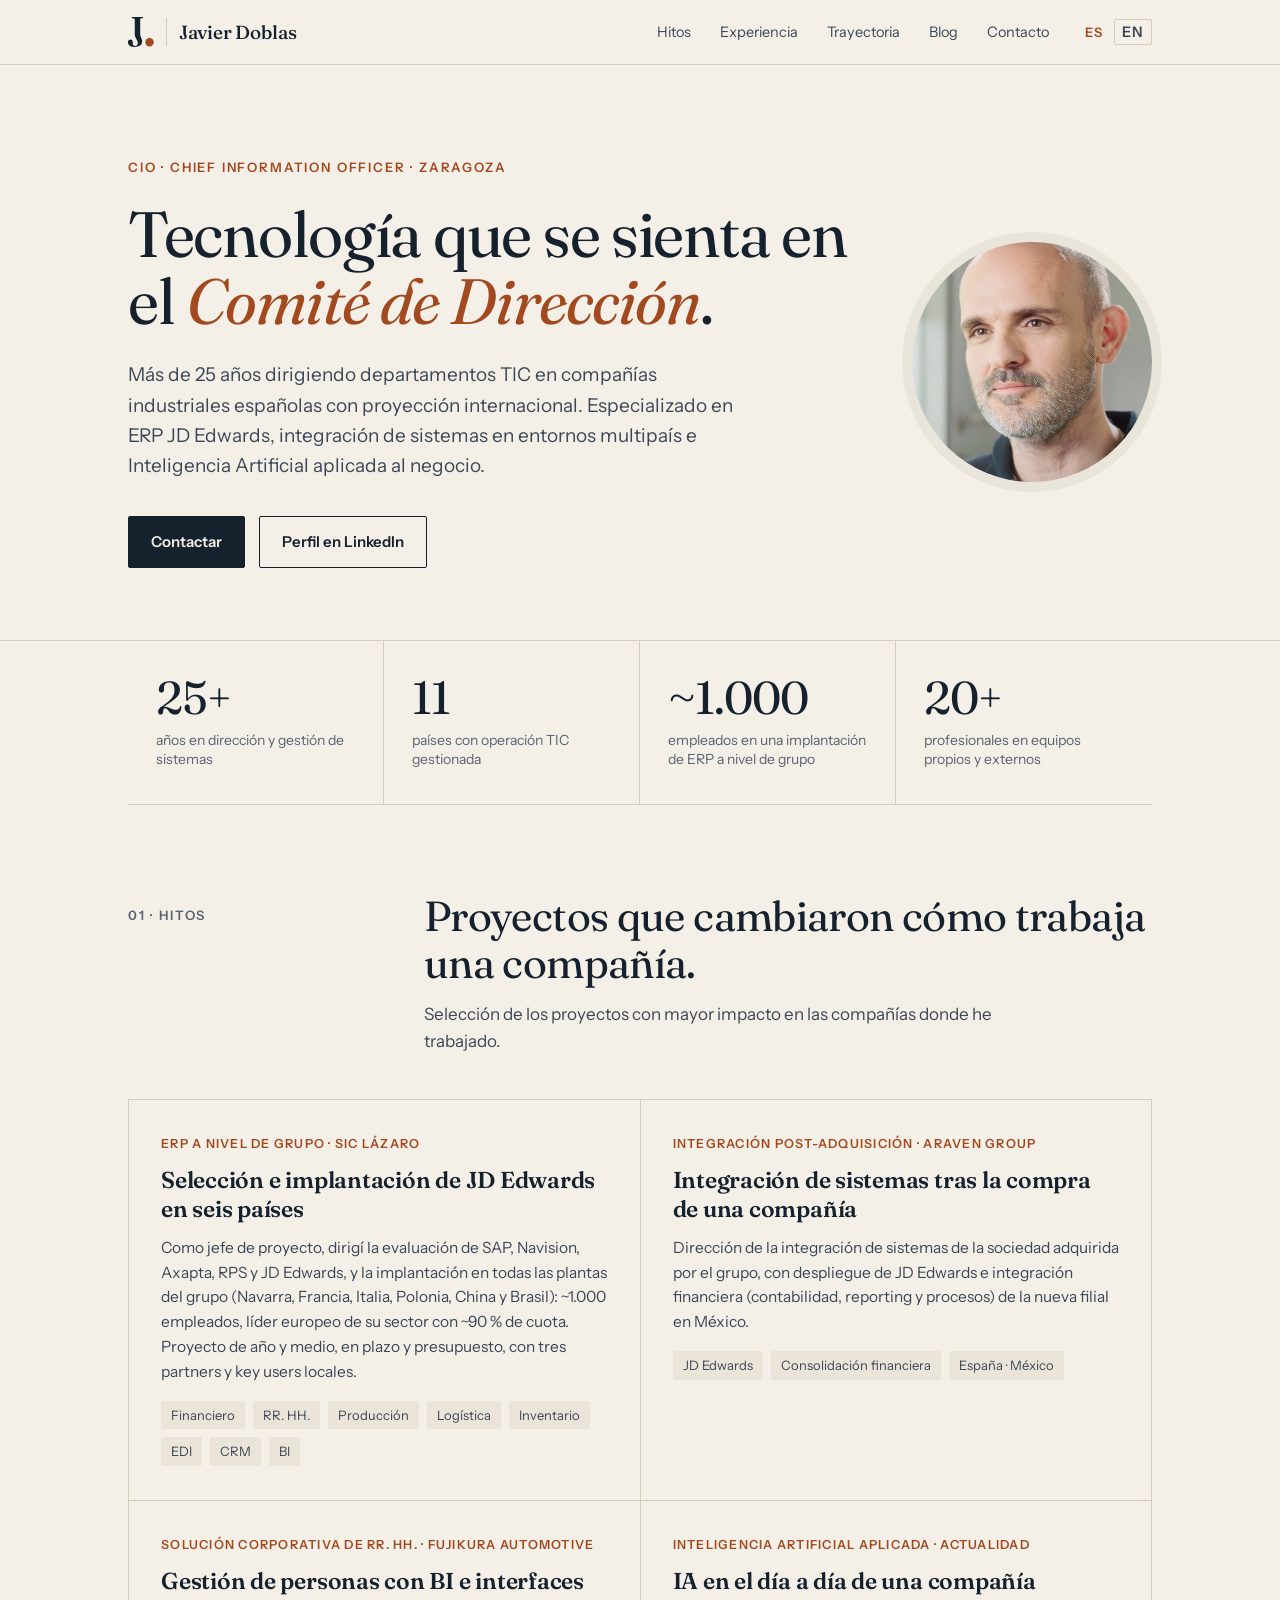
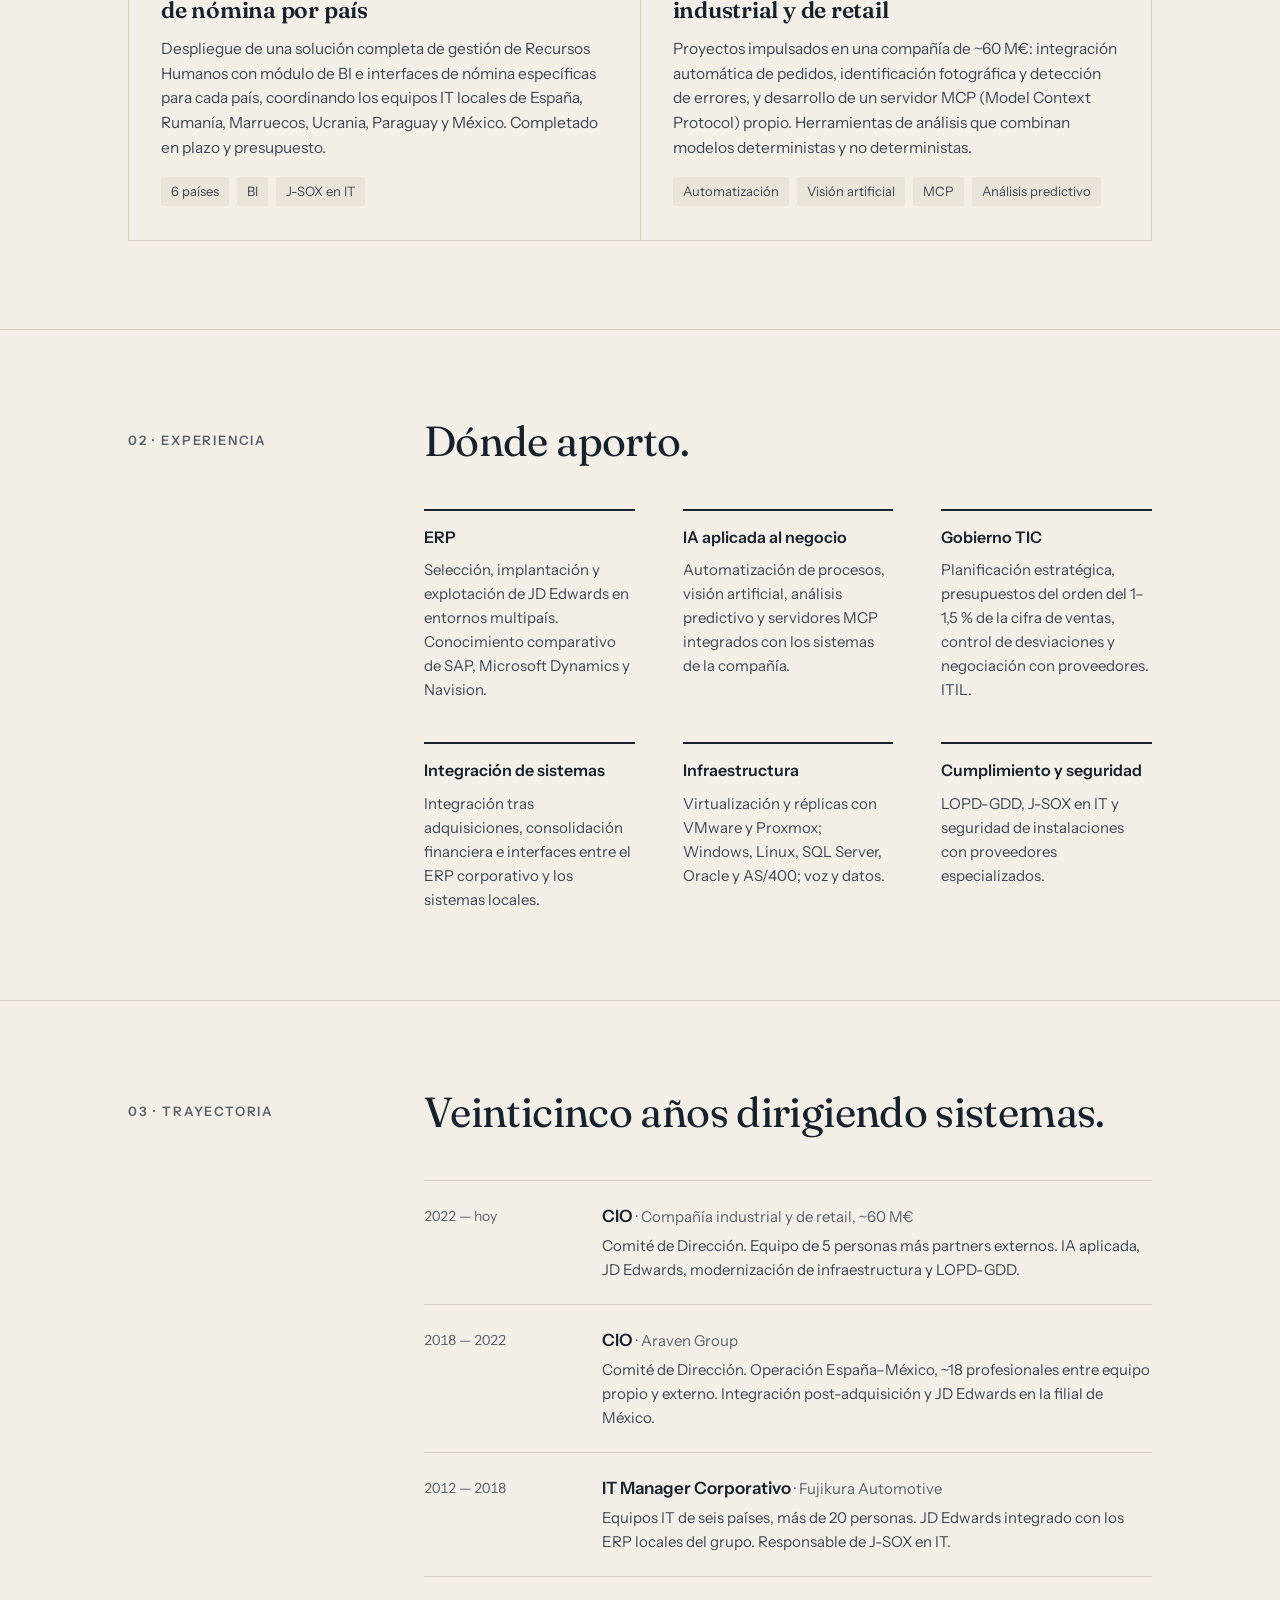
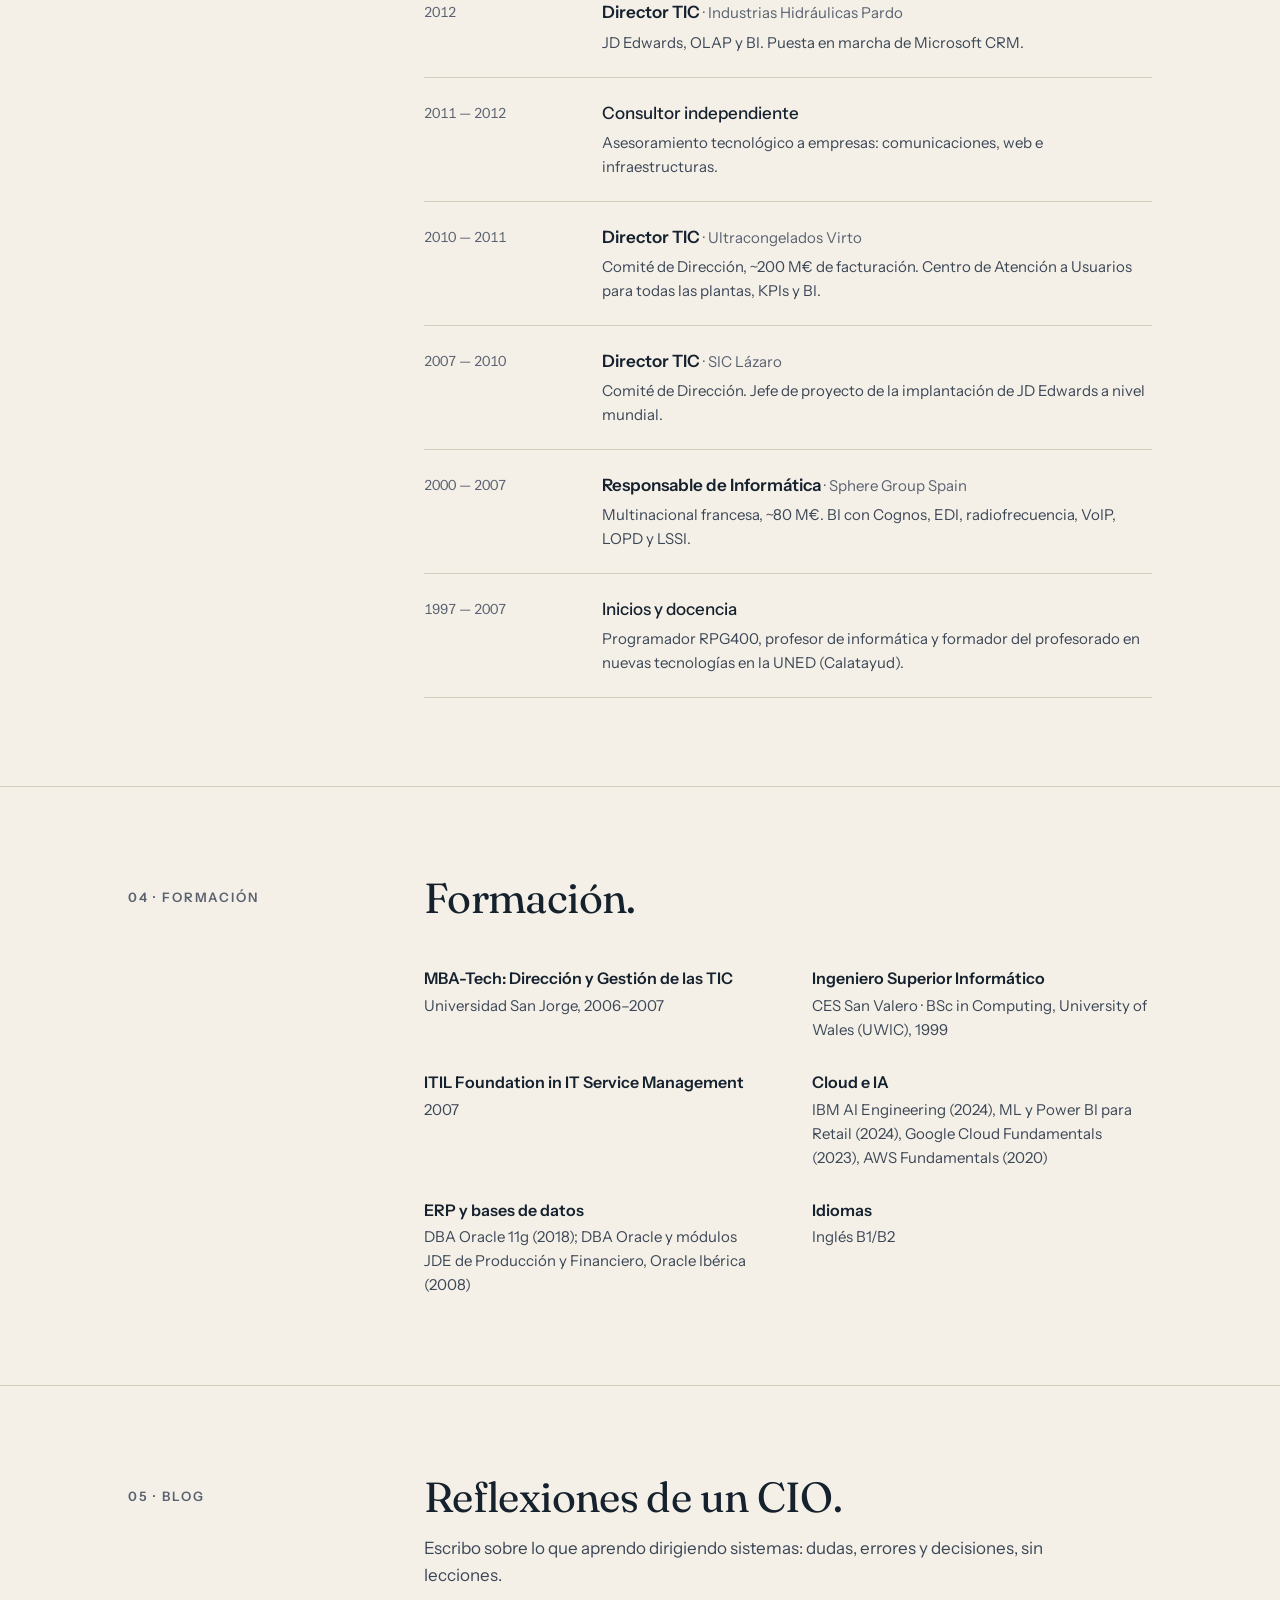
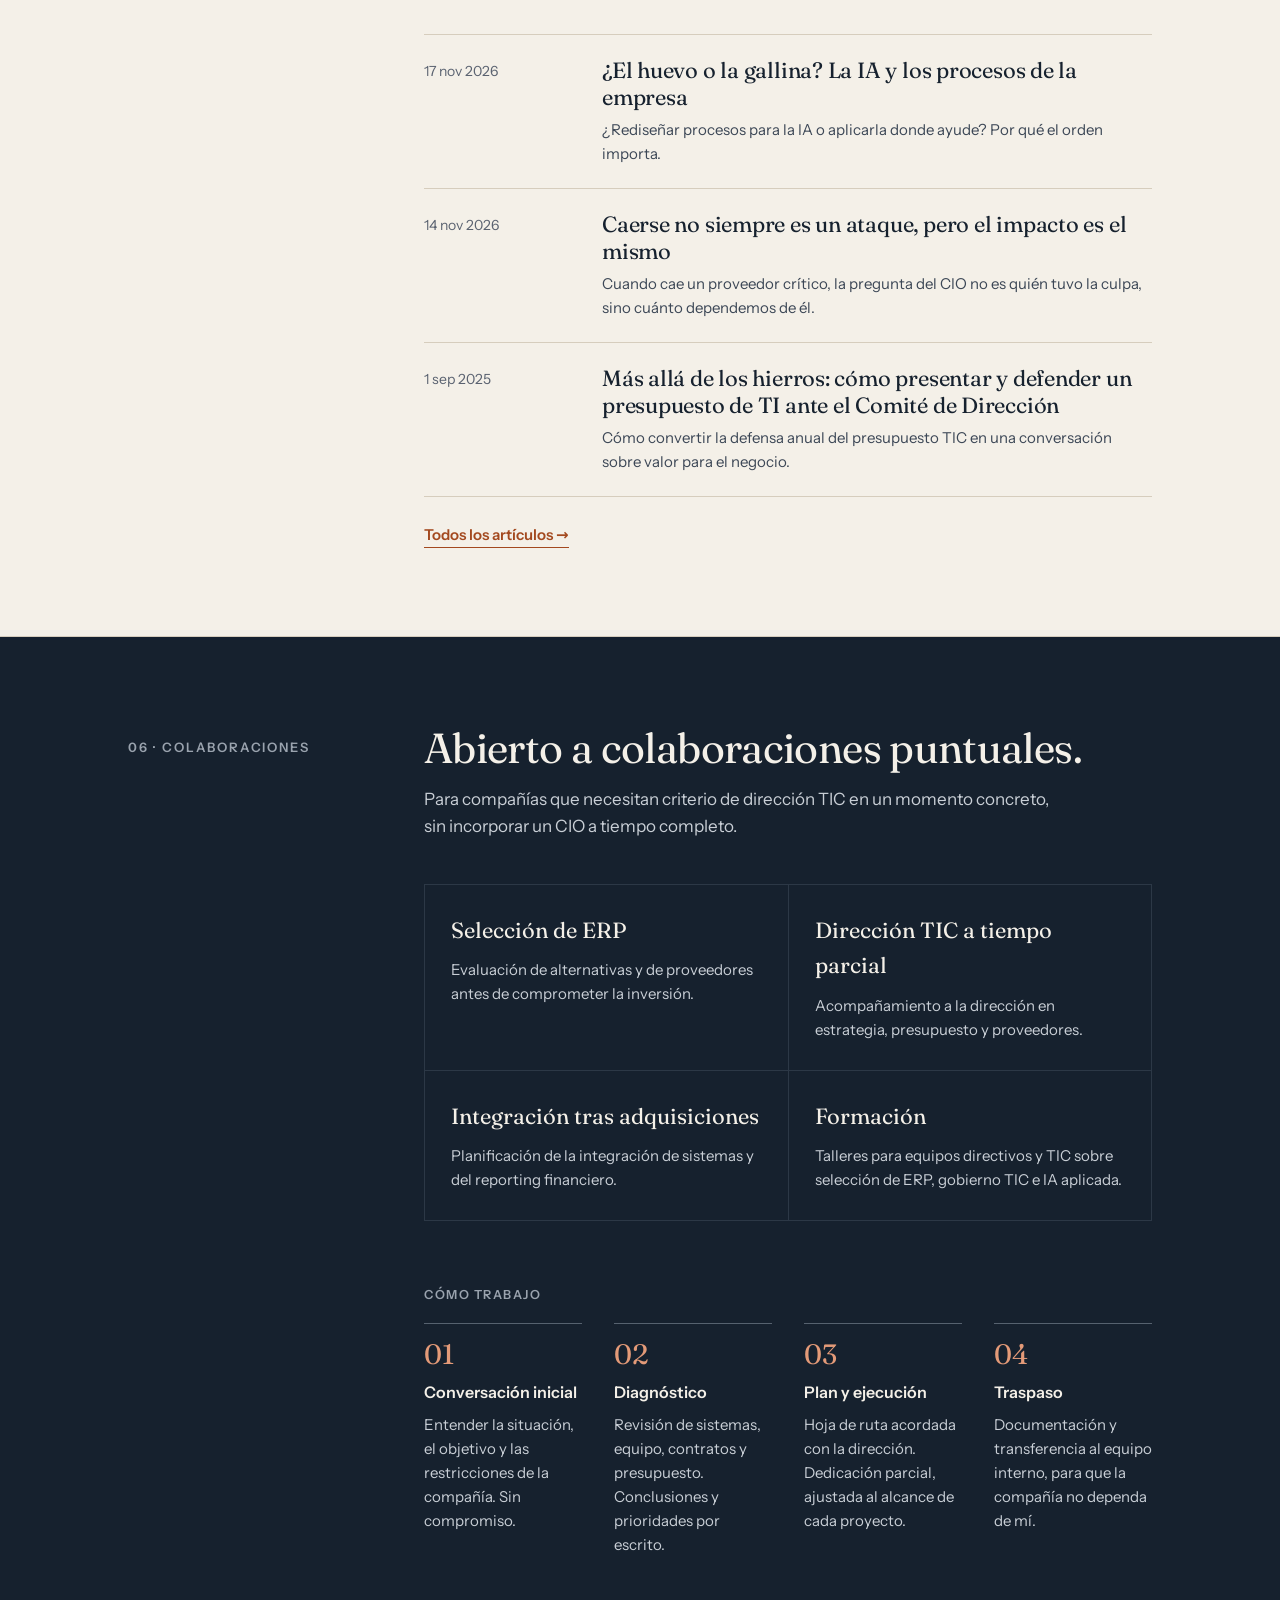
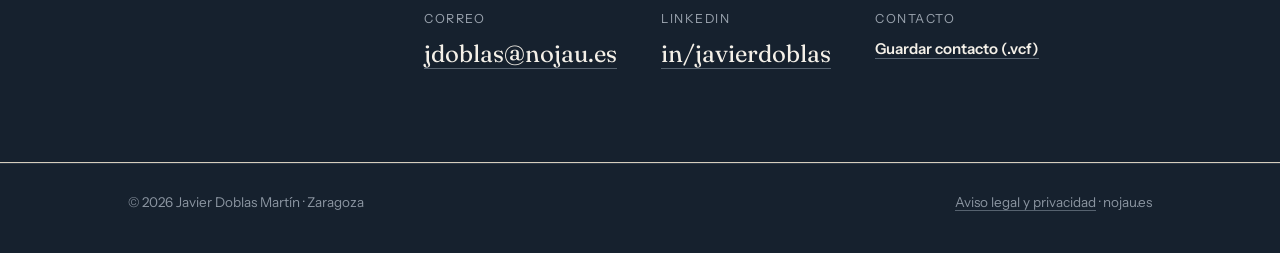
==== commit aaa11342: "Cómo trabajo, tarjeta de contacto y firma de correo - Sección «Cómo trabajo» en cuatro fases (ES y E" ====
--- a/index.html
+++ b/index.html
@@ -203,9 +203,12 @@
         <div><h3>Integración tras adquisiciones</h3><p>Planificación de la integración de sistemas y del reporting financiero.</p></div>
         <div><h3>Formación</h3><p>Talleres para equipos directivos y TIC sobre selección de ERP, gobierno TIC e IA aplicada.</p></div>
       </div>
+      <h3 class="steps-title">Cómo trabajo</h3>
+      <ol class="steps"><li><b>01</b><h3>Conversación inicial</h3><p>Entender la situación, el objetivo y las restricciones de la compañía. Sin compromiso.</p></li><li><b>02</b><h3>Diagnóstico</h3><p>Revisión de sistemas, equipo, contratos y presupuesto. Conclusiones y prioridades por escrito.</p></li><li><b>03</b><h3>Plan y ejecución</h3><p>Hoja de ruta acordada con la dirección. Dedicación parcial, ajustada al alcance de cada proyecto.</p></li><li><b>04</b><h3>Traspaso</h3><p>Documentación y transferencia al equipo interno, para que la compañía no dependa de mí.</p></li></ol>
       <div class="contact">
         <div><span class="label">Correo</span><a class="js-mail" data-u="jdoblas" data-d="nojau.es" href="#colaboraciones">jdoblas [arroba] nojau.es</a></div>
         <div><span class="label">LinkedIn</span><a href="https://www.linkedin.com/in/javierdoblas/" rel="noopener">in/javierdoblas</a></div>
+        <div><span class="label">Contacto</span><a class="vcf" href="/contacto/javier-doblas.vcf" download>Guardar contacto (.vcf)</a></div>
       </div>
     </div>
   </section>
--- a/assets/site.css
+++ b/assets/site.css
@@ -91,6 +91,14 @@
 .collab-list div{background:var(--ink);padding:28px 26px}
 .collab-list h3{font-family:var(--serif);font-weight:400;font-size:22px;margin-bottom:10px}
 .collab-list p{font-size:15px;color:#c9cfd6}
+.steps{margin-left:296px;margin-top:56px;list-style:none;padding:0;display:grid;grid-template-columns:repeat(4,minmax(0,1fr));gap:32px}
+.steps-title{margin-left:296px;margin-top:64px;font-size:12.5px;letter-spacing:.12em;text-transform:uppercase;color:#9aa3ae;font-weight:600}
+.steps-title + .steps{margin-top:18px}
+.steps li{border-top:1px solid #56626f;padding-top:16px}
+.steps b{display:block;font-family:var(--serif);font-weight:400;font-size:28px;color:#e39a78;line-height:1;margin-bottom:12px}
+.steps h3{font-size:16px;font-weight:600;margin-bottom:8px}
+.steps p{font-size:15px;color:#c9cfd6}
+.contact a.vcf{font-family:var(--sans);font-size:15px;font-weight:600}
 .contact{margin-left:296px;margin-top:52px;display:flex;gap:44px;flex-wrap:wrap;align-items:baseline}
 .contact .label{display:block;font-size:12.5px;letter-spacing:.12em;text-transform:uppercase;color:#9aa3ae;margin-bottom:6px}
 .contact a{font-family:var(--serif);font-size:24px;text-decoration:none;border-bottom:1px solid #56626f}
@@ -105,7 +113,8 @@
   .fig:nth-child(2){border-right:0}
   .fig:nth-child(-n+2){border-bottom:1px solid var(--line)}
   .sec-head{grid-template-columns:1fr;gap:10px}
-  .areas,.timeline,.edu,.collab-list,.contact,.posts,.more{margin-left:0}
+  .areas,.timeline,.edu,.collab-list,.contact,.posts,.more,.steps,.steps-title{margin-left:0}
+  .steps{grid-template-columns:1fr 1fr}
   .post{grid-template-columns:1fr;gap:4px}
   .areas,.collab-list{grid-template-columns:1fr 1fr}
   .cases{grid-template-columns:1fr}
@@ -116,7 +125,7 @@
   .wrap{padding:0 20px}
   .hero{padding:56px 0 48px}
   section.block{padding:60px 0}
-  .areas,.collab-list,.edu{grid-template-columns:1fr}
+  .areas,.collab-list,.edu,.steps{grid-template-columns:1fr}
   .row{grid-template-columns:1fr;gap:4px}
   .fig{padding:24px 18px}.fig b{font-size:36px}
 }
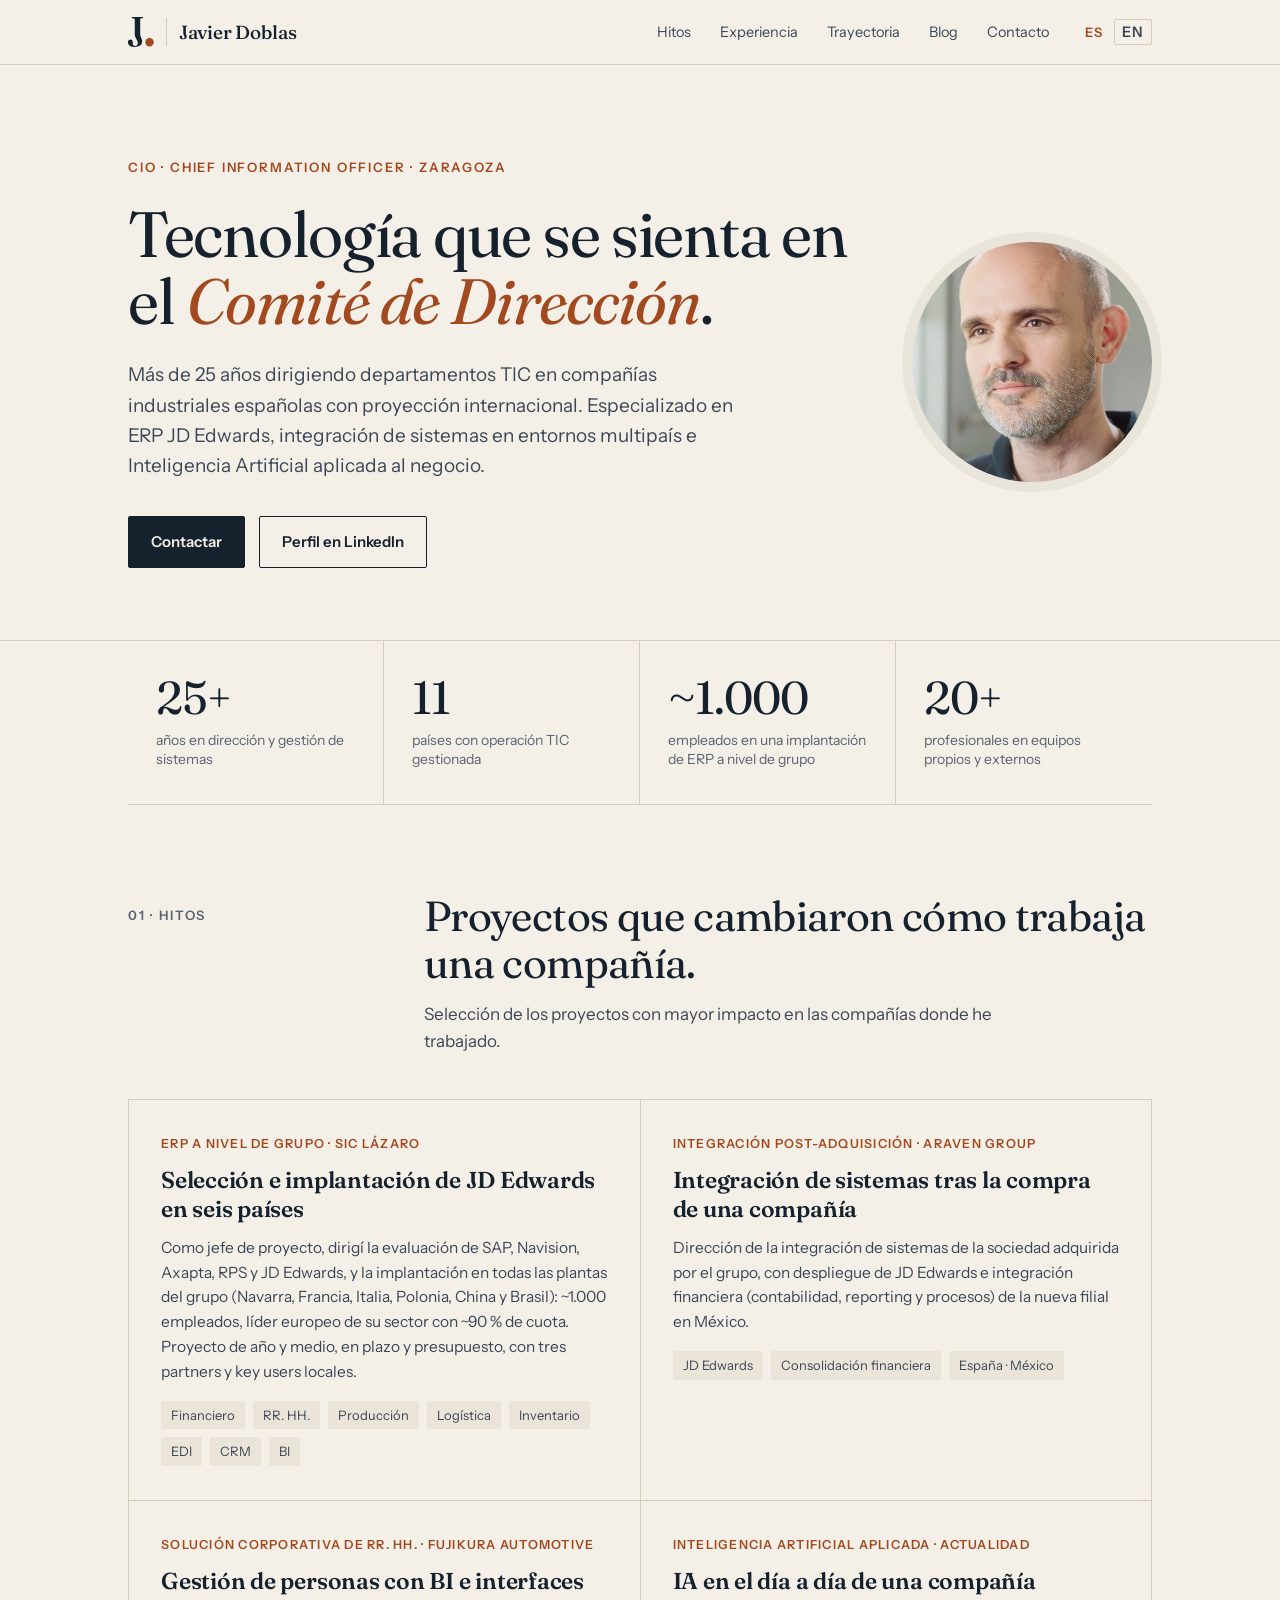
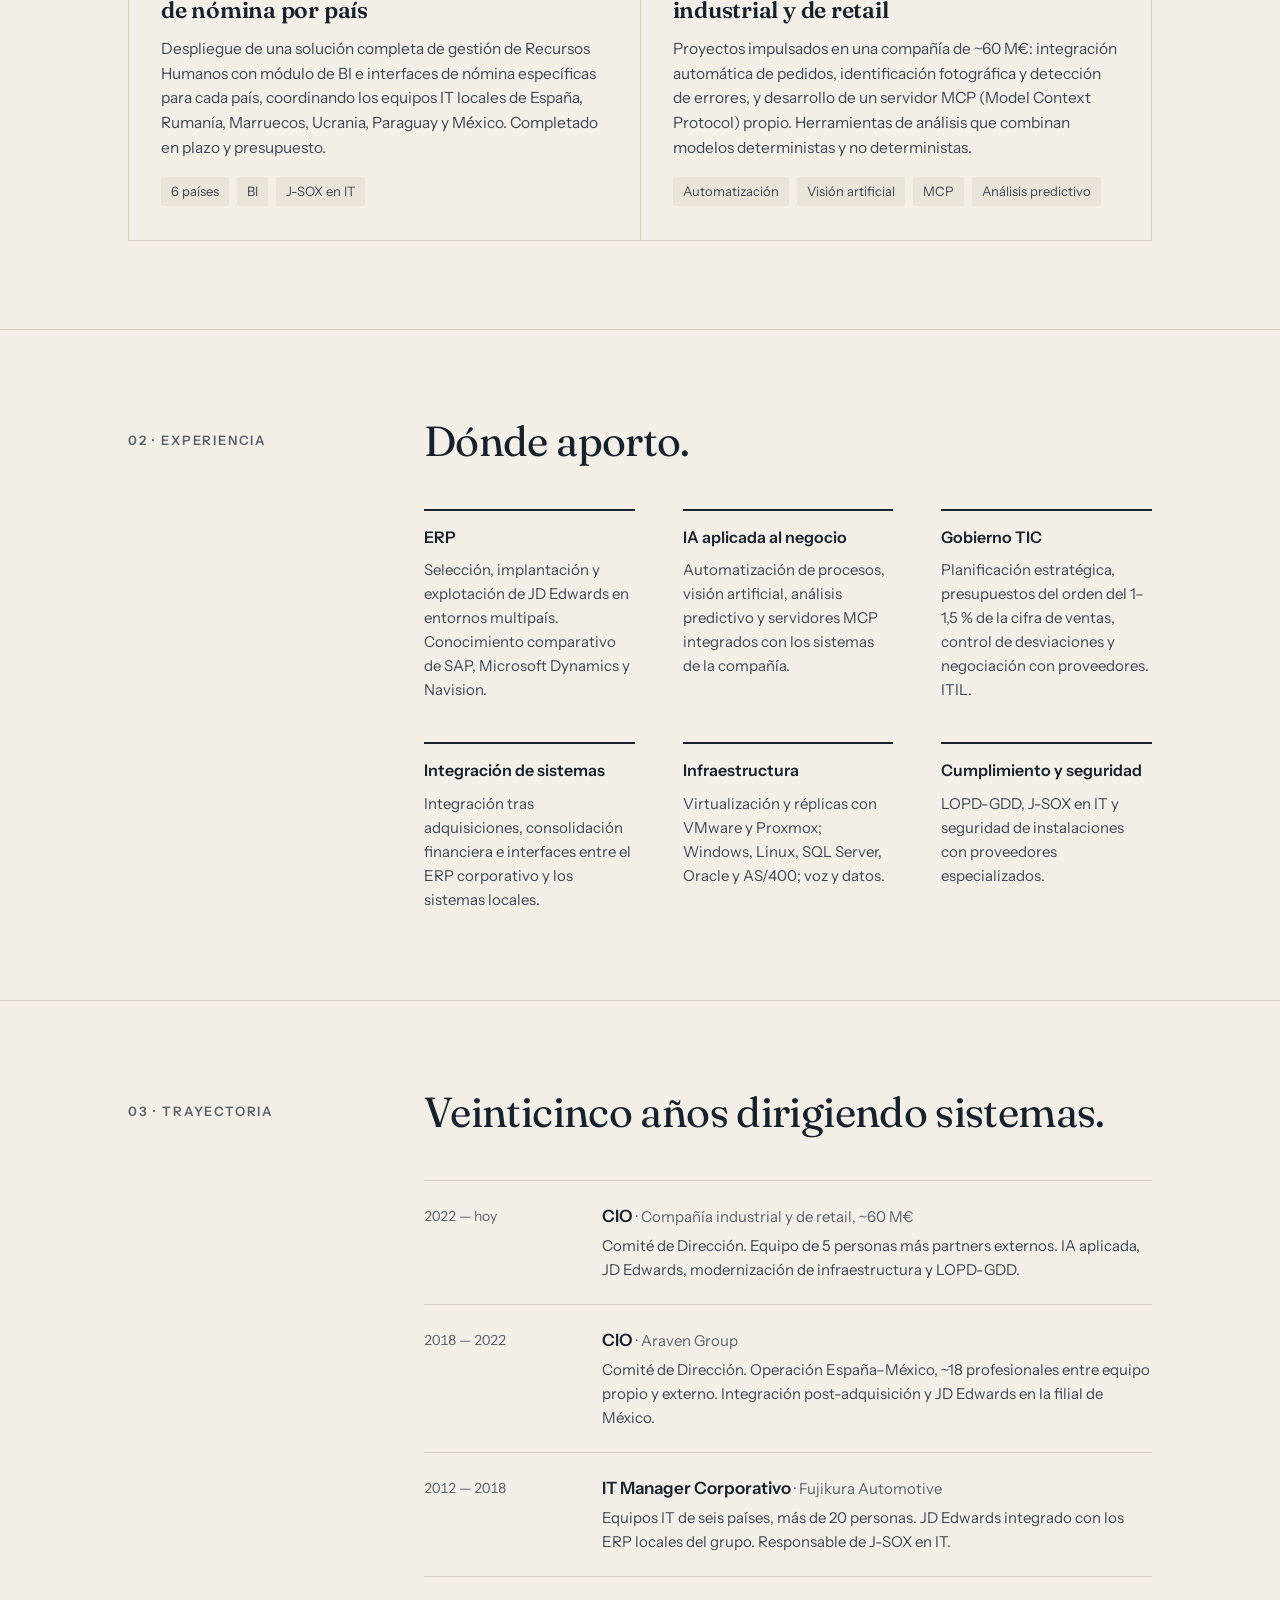
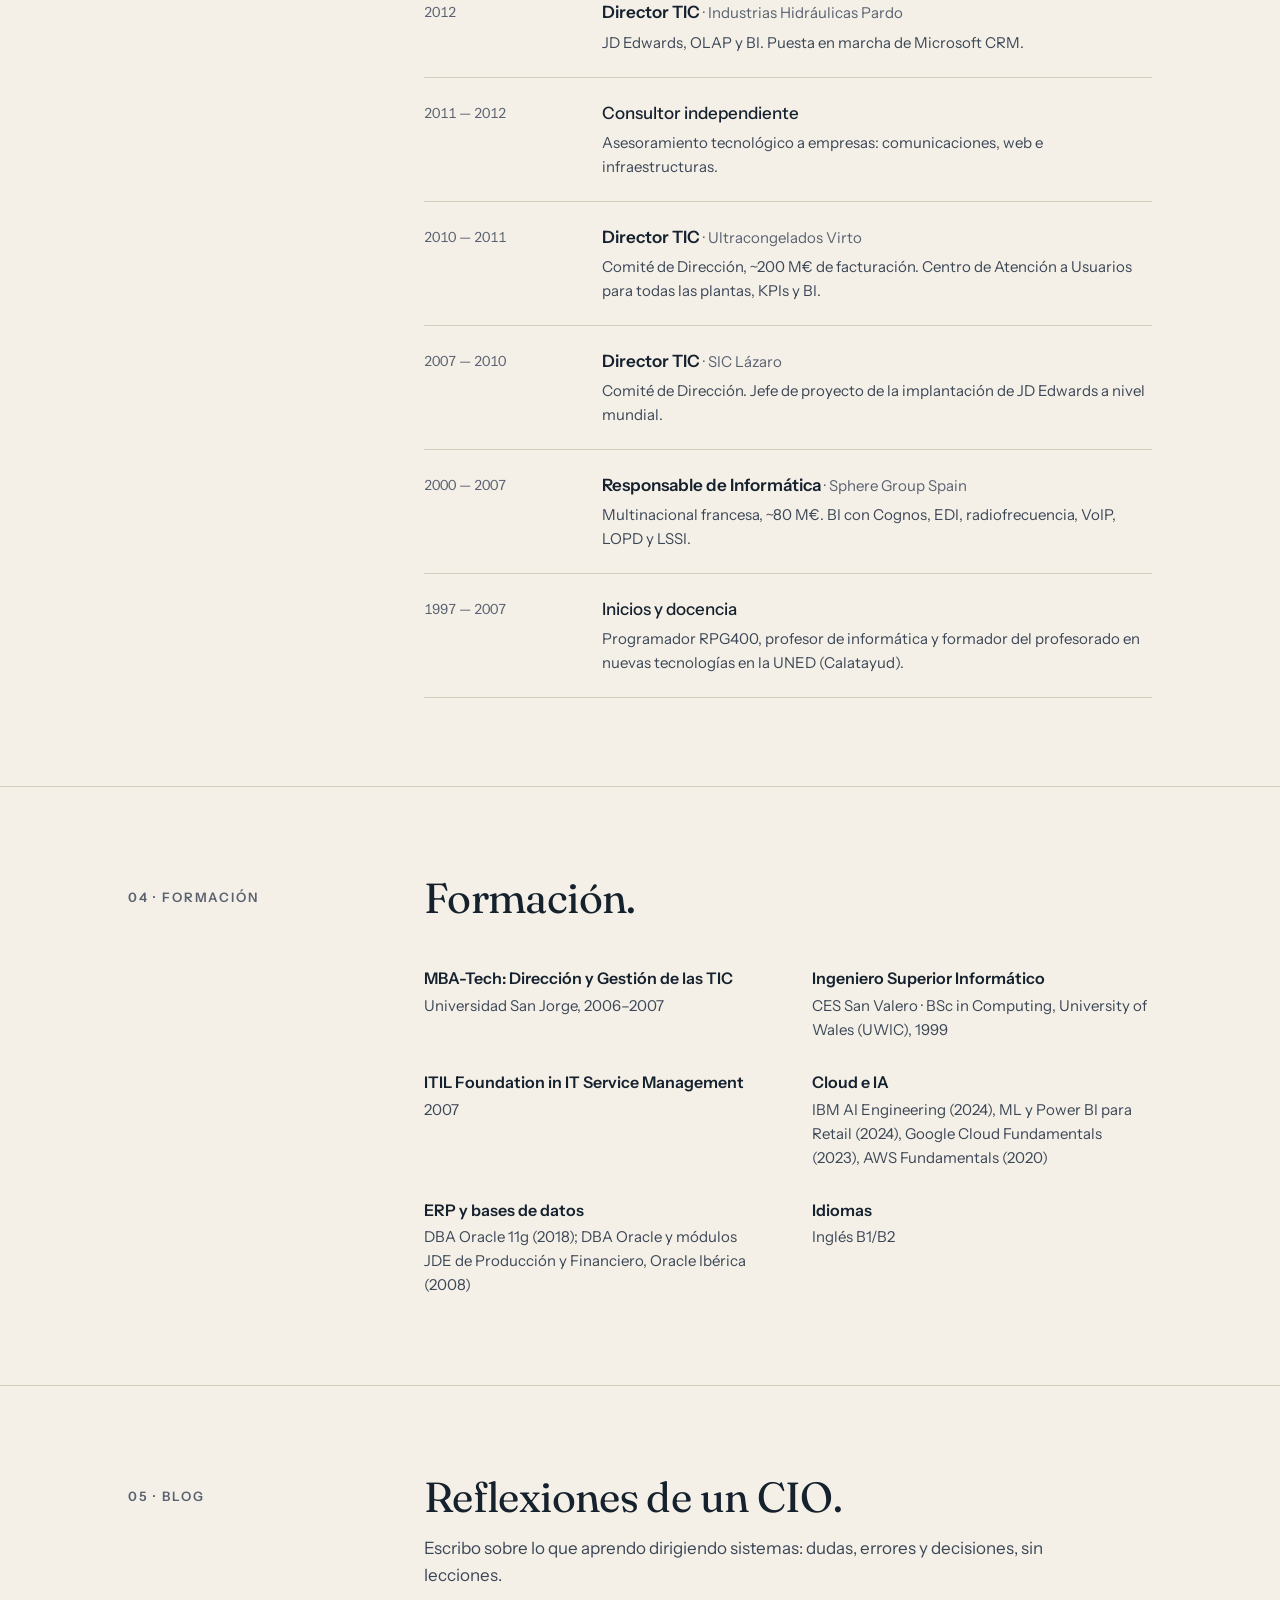
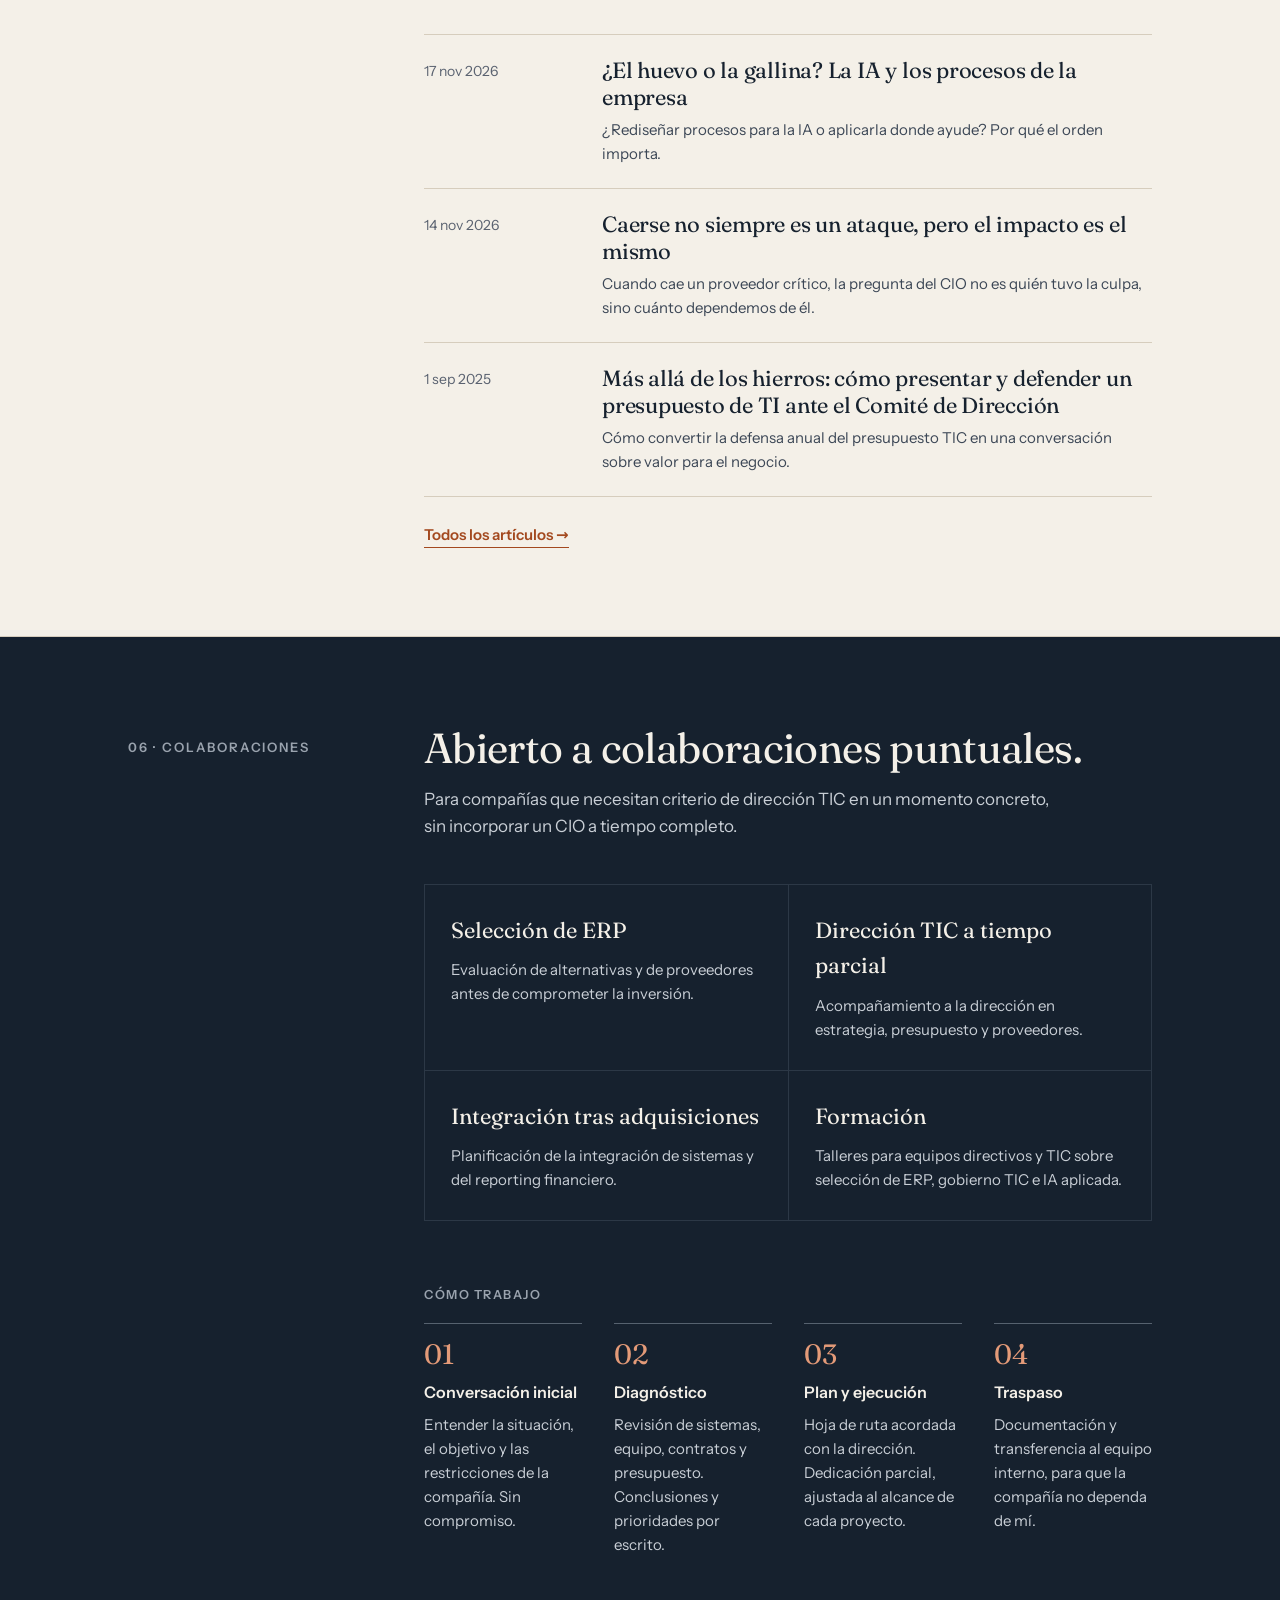
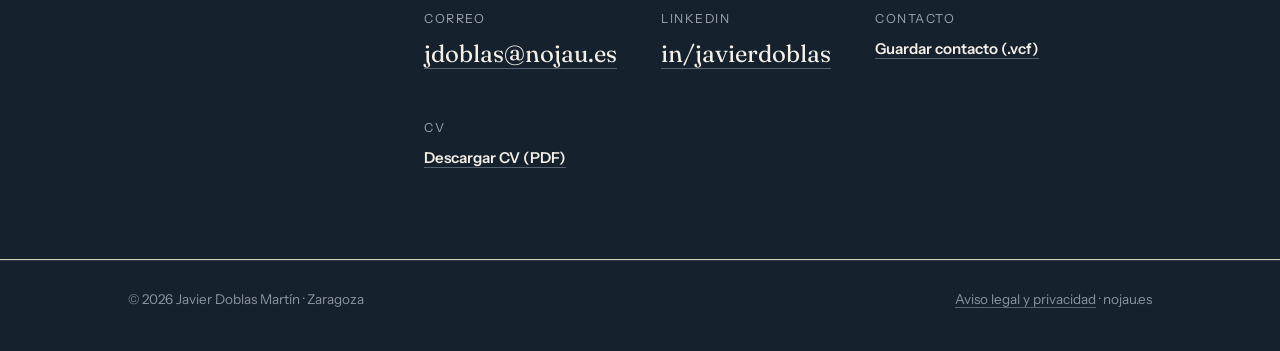
==== commit 9554c283: "CV en PDF (ES/EN) y fechas automáticas en el sitemap - tools/build_cv.py genera el CV de dos páginas" ====
--- a/index.html
+++ b/index.html
@@ -209,6 +209,7 @@
         <div><span class="label">Correo</span><a class="js-mail" data-u="jdoblas" data-d="nojau.es" href="#colaboraciones">jdoblas [arroba] nojau.es</a></div>
         <div><span class="label">LinkedIn</span><a href="https://www.linkedin.com/in/javierdoblas/" rel="noopener">in/javierdoblas</a></div>
         <div><span class="label">Contacto</span><a class="vcf" href="/contacto/javier-doblas.vcf" download>Guardar contacto (.vcf)</a></div>
+        <div><span class="label">CV</span><a class="vcf" href="/cv/javier-doblas-cv-es.pdf" download>Descargar CV (PDF)</a></div>
       </div>
     </div>
   </section>
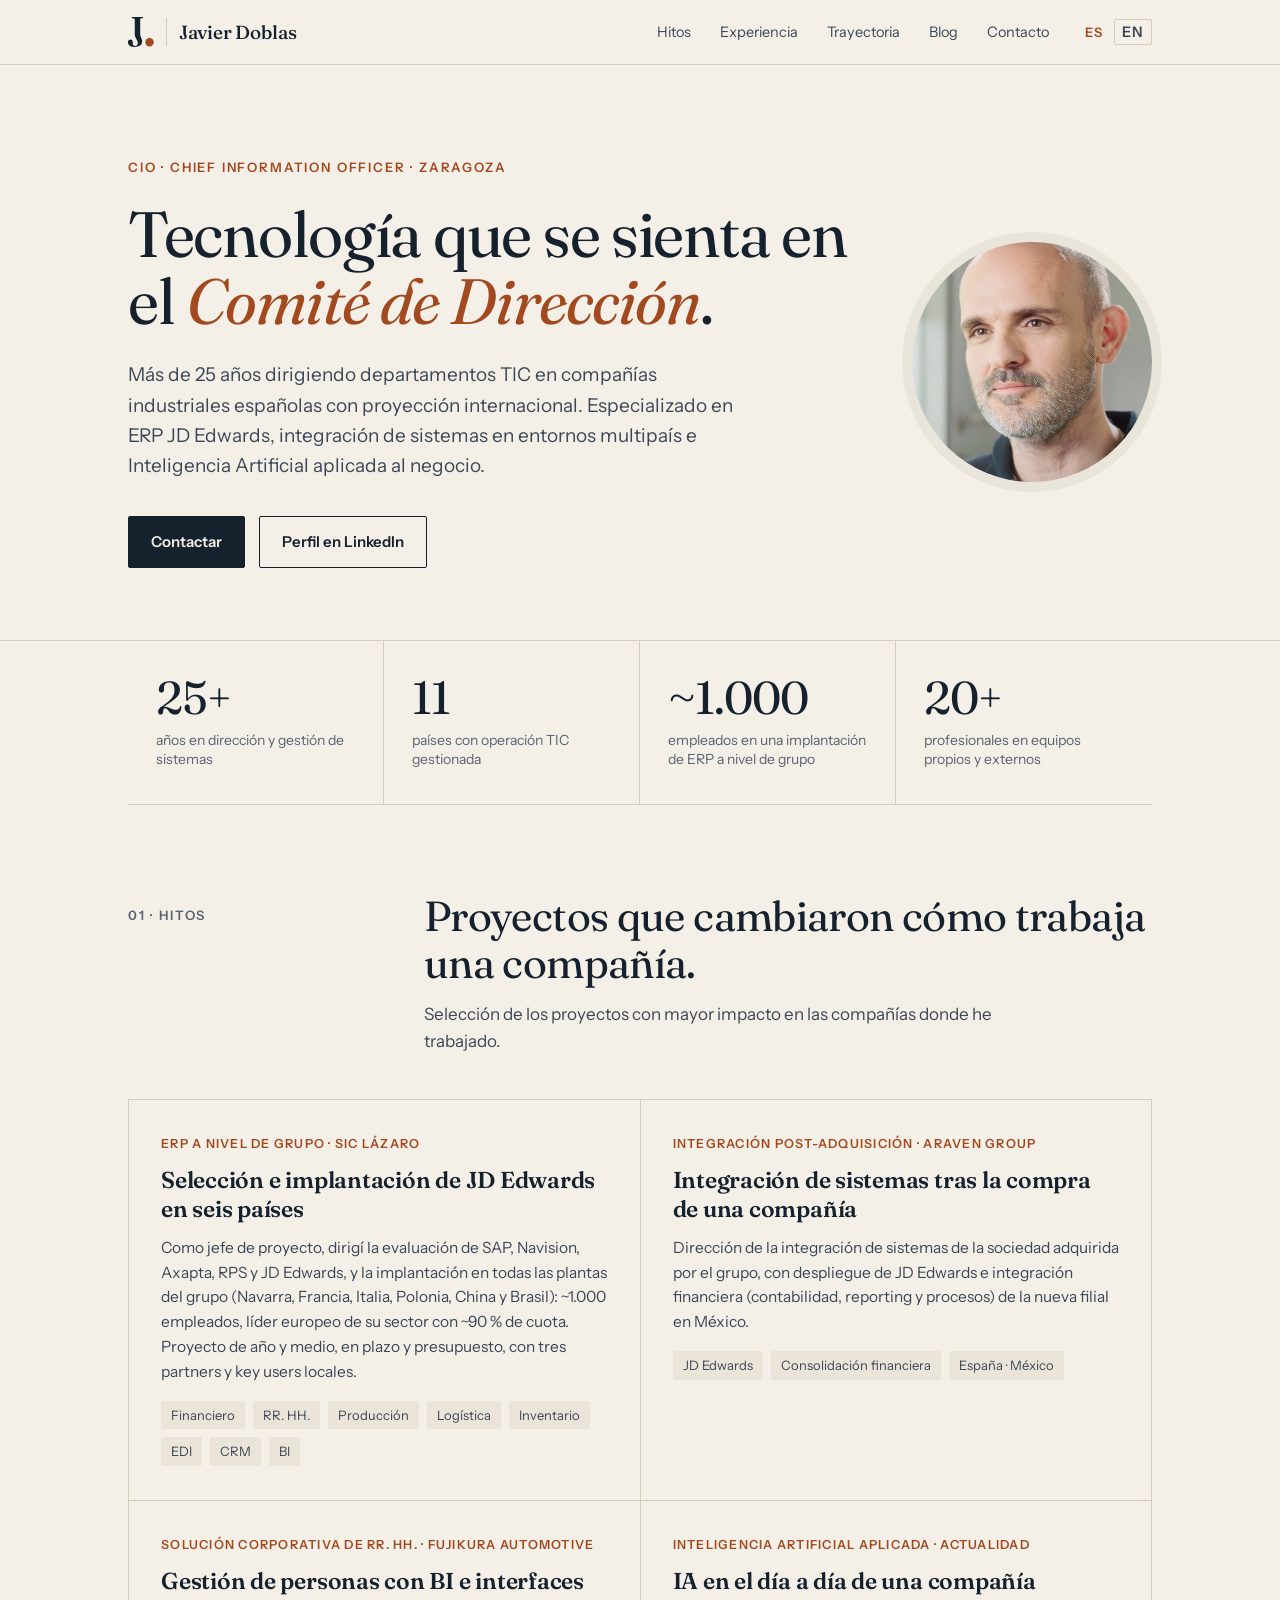
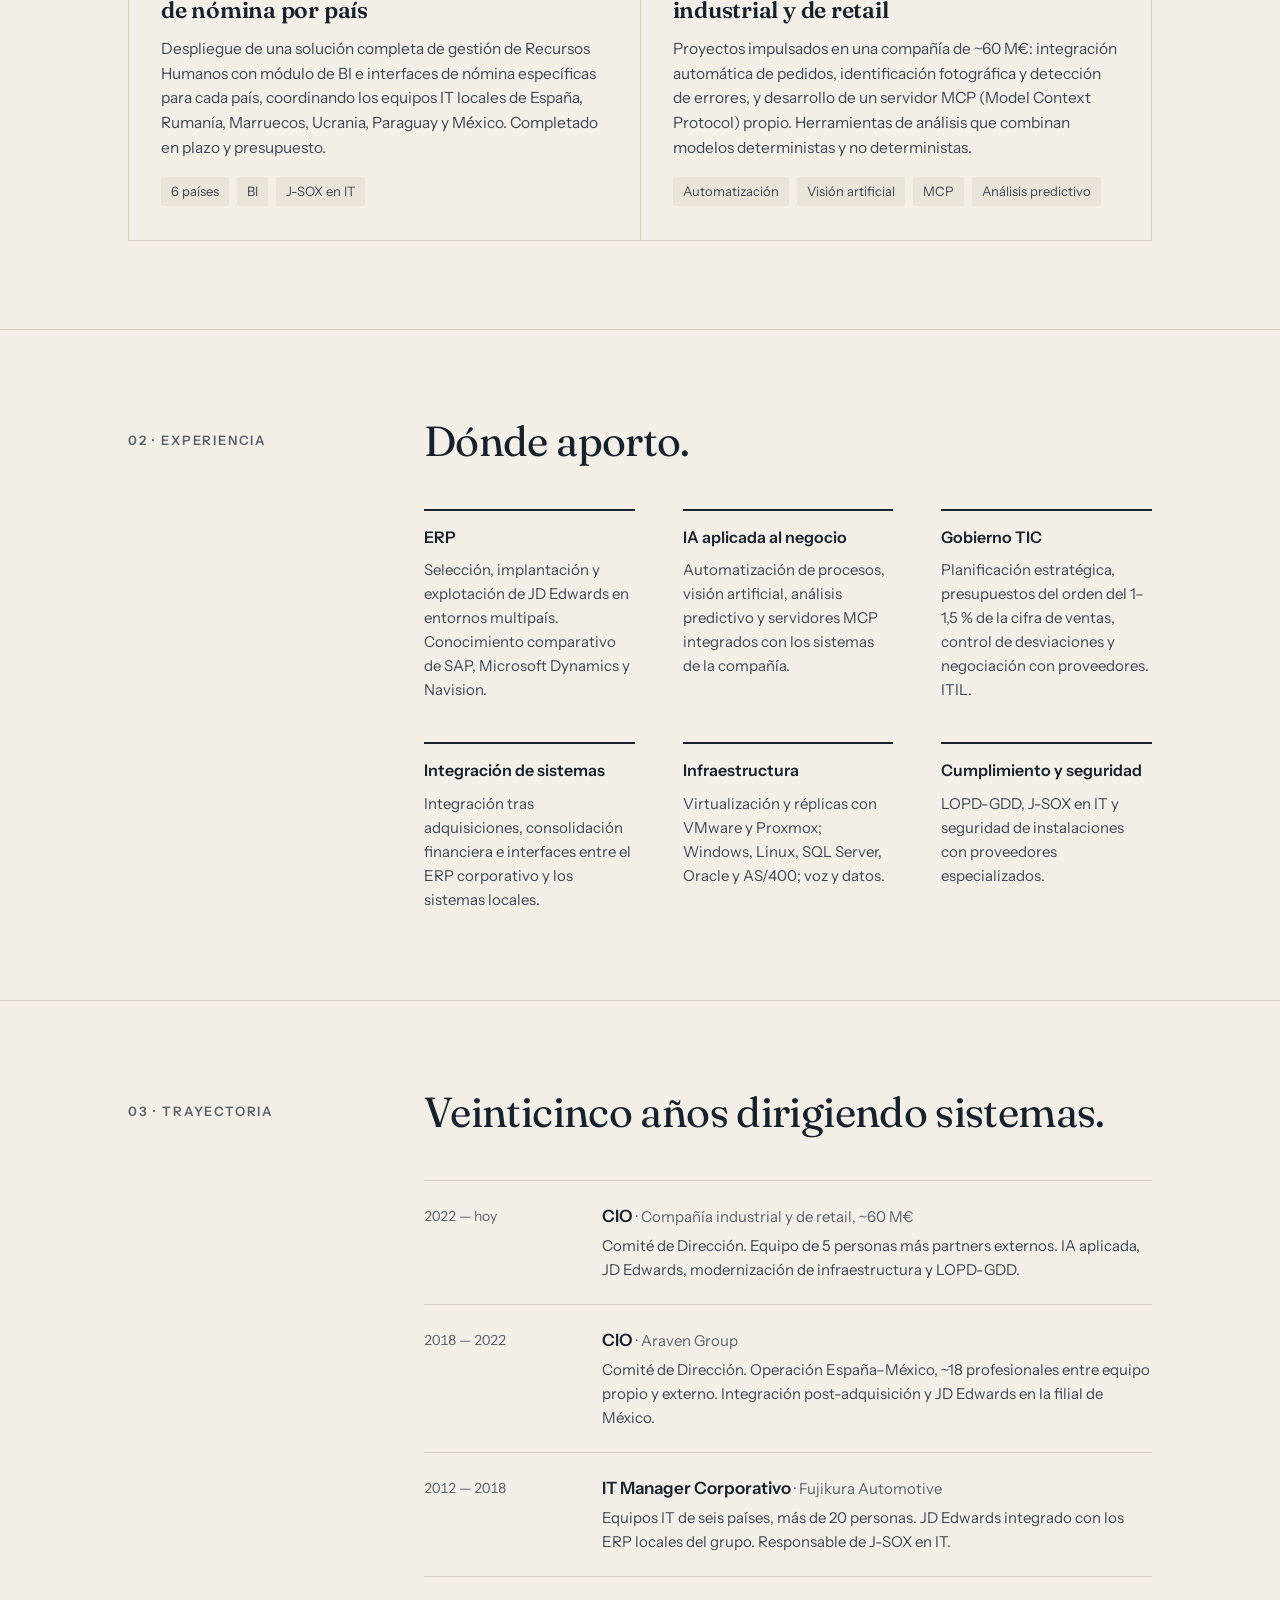
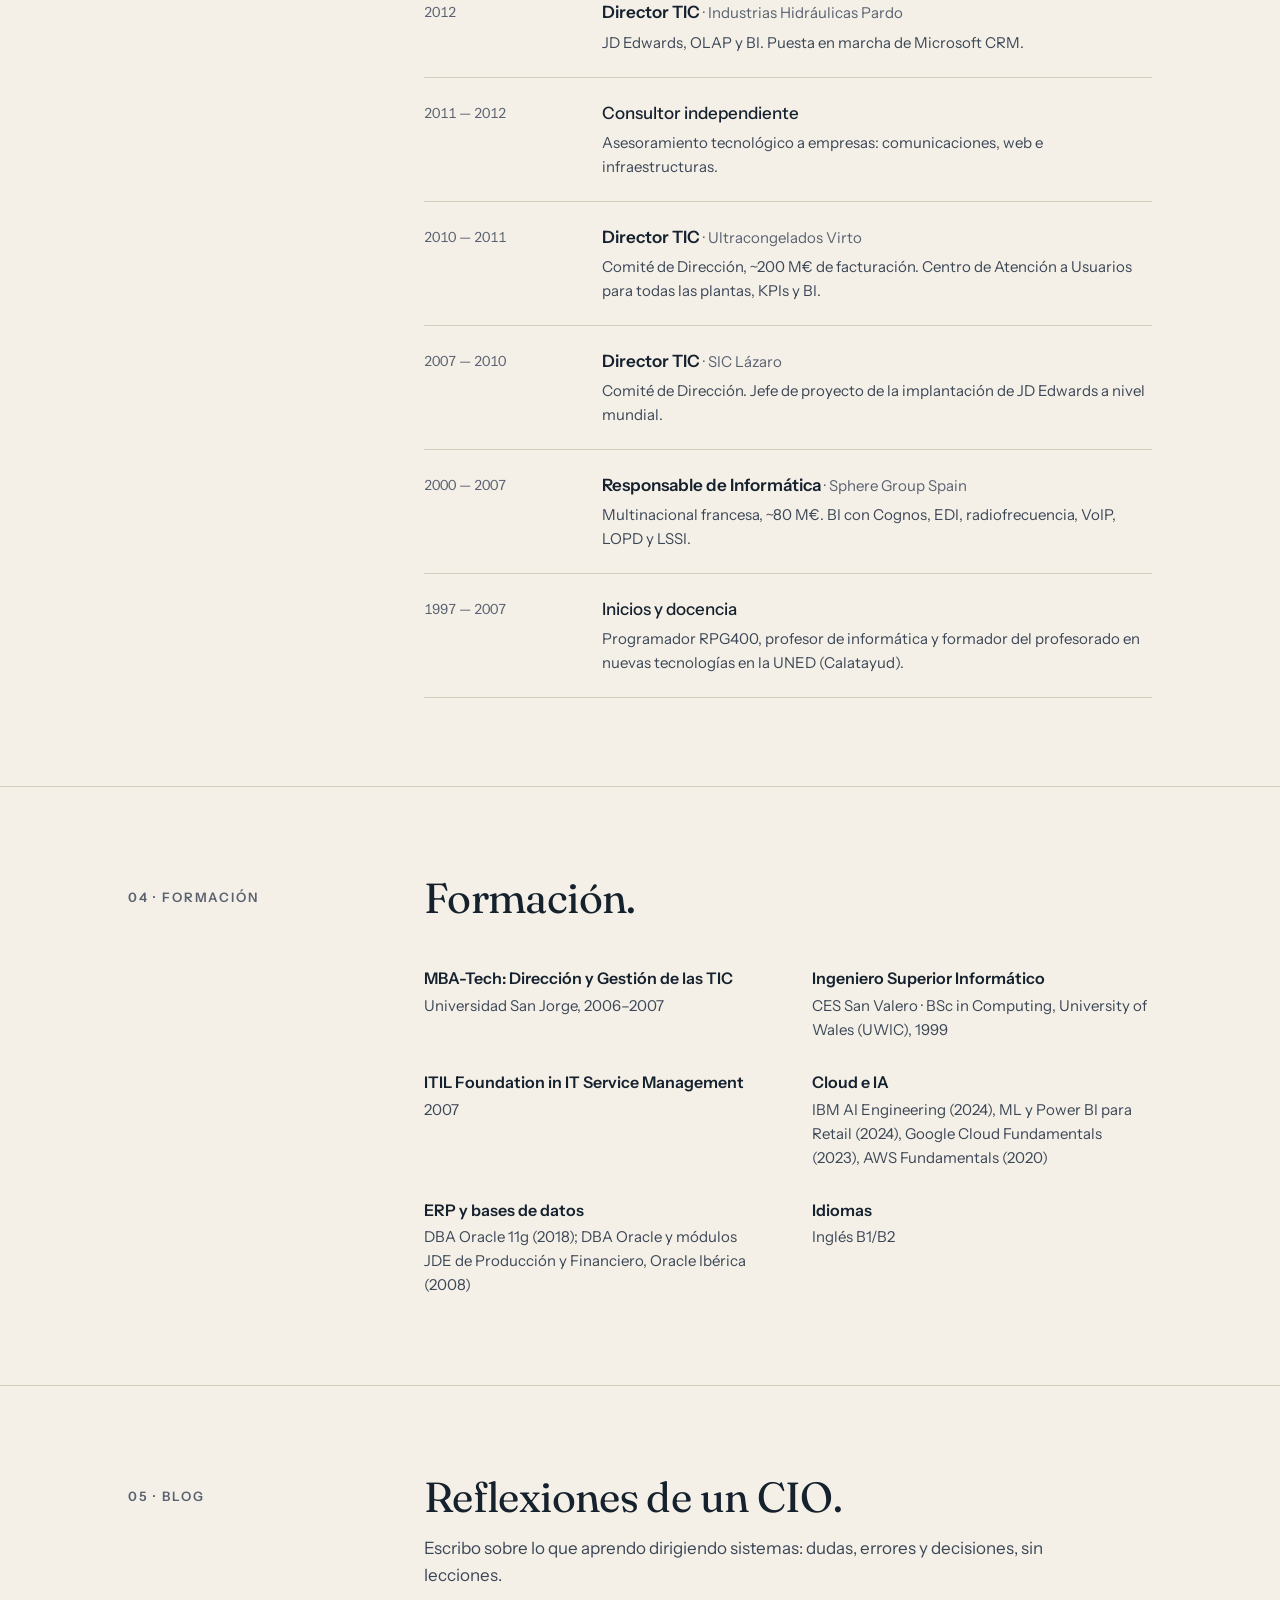
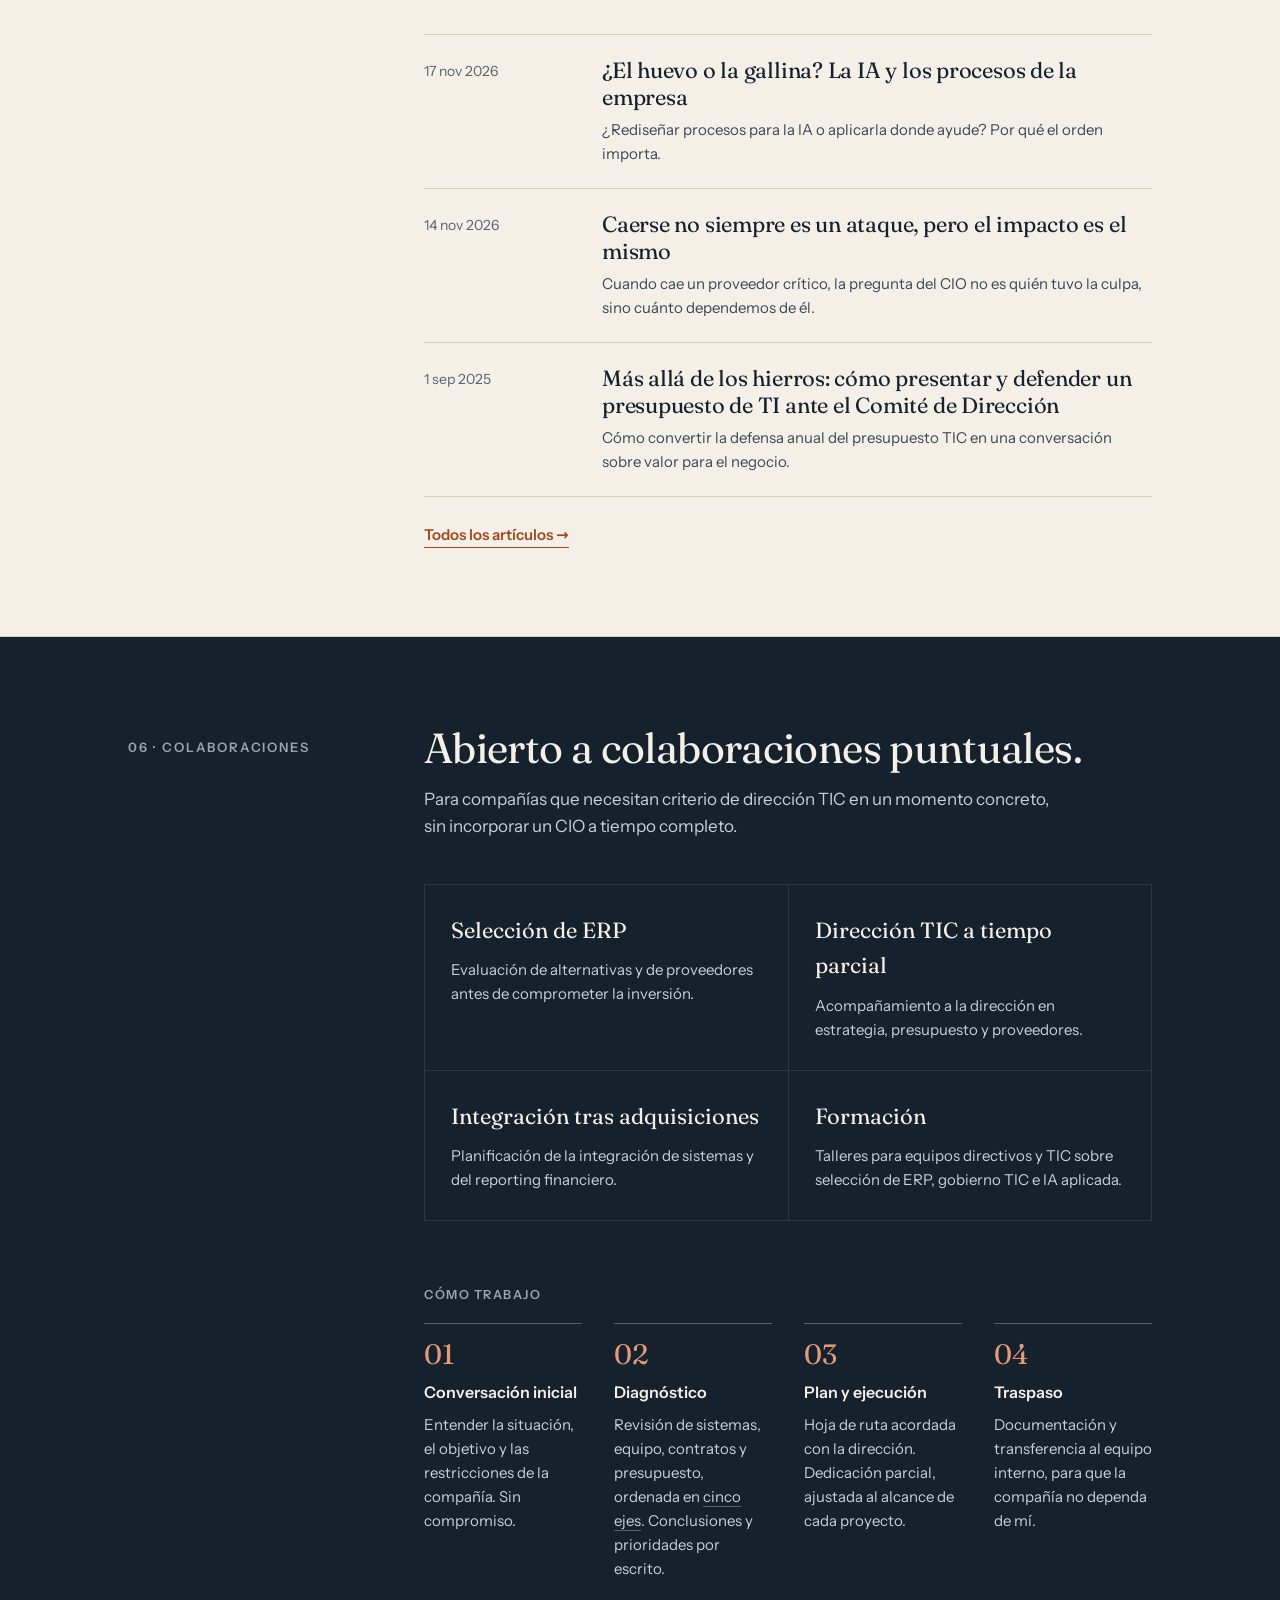
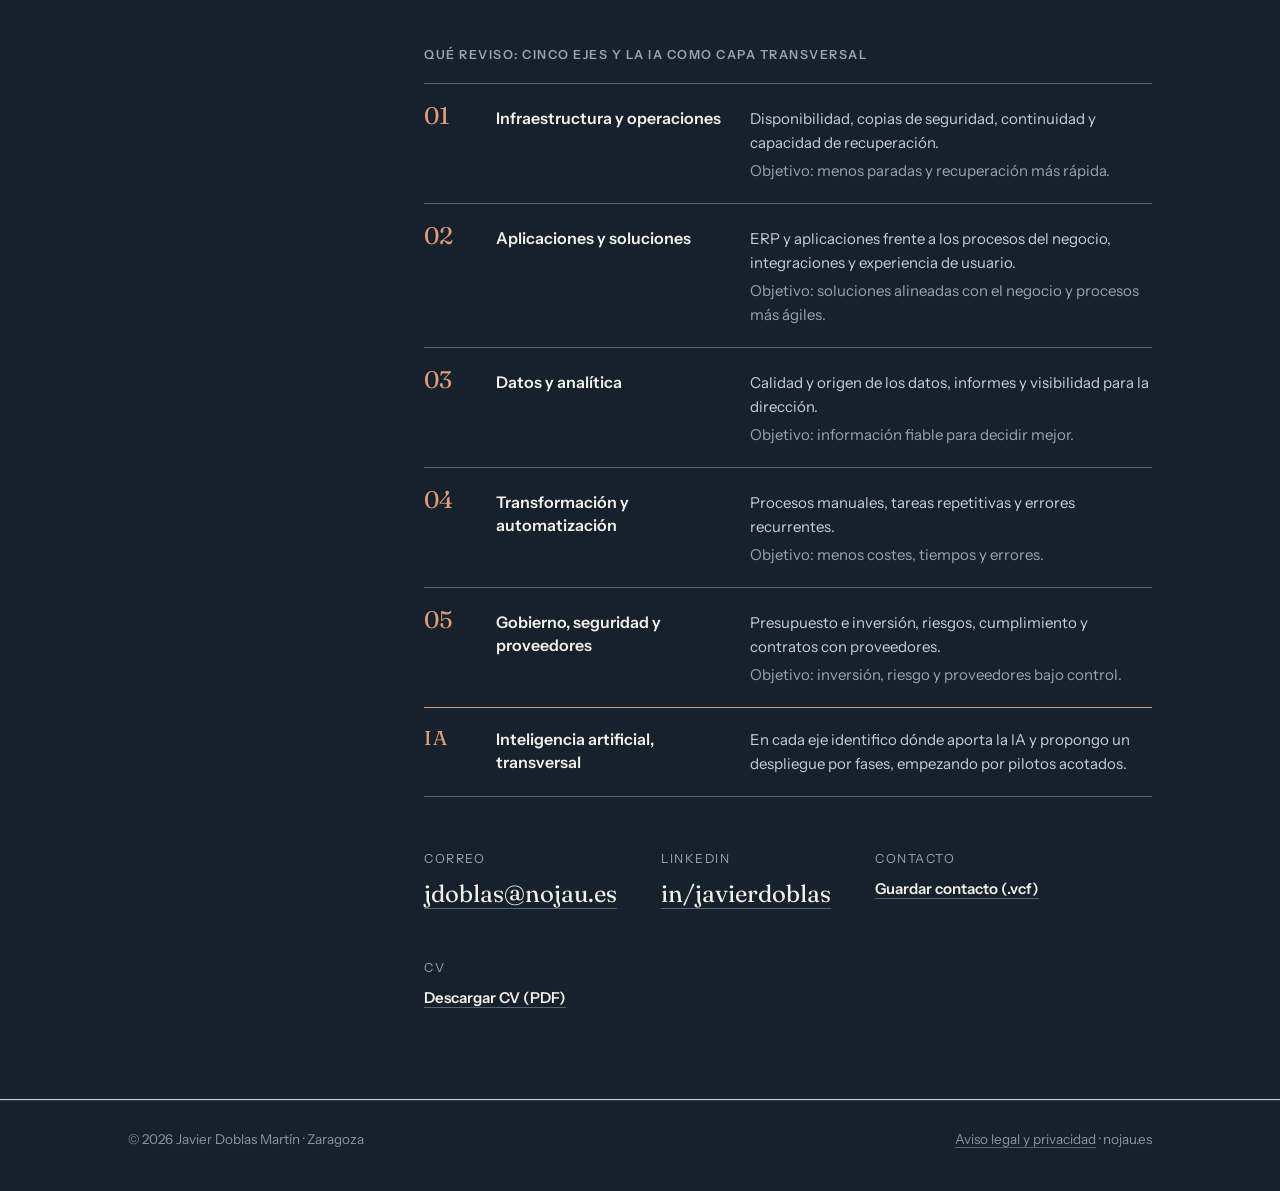
==== commit c0335799: "Añade los cinco ejes de gestión a «Cómo trabajo» (ES y EN) Nueva lista «Qué reviso: cinco ejes y la " ====
--- a/index.html
+++ b/index.html
@@ -204,7 +204,16 @@
         <div><h3>Formación</h3><p>Talleres para equipos directivos y TIC sobre selección de ERP, gobierno TIC e IA aplicada.</p></div>
       </div>
       <h3 class="steps-title">Cómo trabajo</h3>
-      <ol class="steps"><li><b>01</b><h3>Conversación inicial</h3><p>Entender la situación, el objetivo y las restricciones de la compañía. Sin compromiso.</p></li><li><b>02</b><h3>Diagnóstico</h3><p>Revisión de sistemas, equipo, contratos y presupuesto. Conclusiones y prioridades por escrito.</p></li><li><b>03</b><h3>Plan y ejecución</h3><p>Hoja de ruta acordada con la dirección. Dedicación parcial, ajustada al alcance de cada proyecto.</p></li><li><b>04</b><h3>Traspaso</h3><p>Documentación y transferencia al equipo interno, para que la compañía no dependa de mí.</p></li></ol>
+      <ol class="steps"><li><b>01</b><h3>Conversación inicial</h3><p>Entender la situación, el objetivo y las restricciones de la compañía. Sin compromiso.</p></li><li><b>02</b><h3>Diagnóstico</h3><p>Revisión de sistemas, equipo, contratos y presupuesto, ordenada en <a href="#ejes">cinco ejes</a>. Conclusiones y prioridades por escrito.</p></li><li><b>03</b><h3>Plan y ejecución</h3><p>Hoja de ruta acordada con la dirección. Dedicación parcial, ajustada al alcance de cada proyecto.</p></li><li><b>04</b><h3>Traspaso</h3><p>Documentación y transferencia al equipo interno, para que la compañía no dependa de mí.</p></li></ol>
+      <h3 class="steps-title" id="ejes">Qué reviso: cinco ejes y la IA como capa transversal</h3>
+      <ol class="ejes">
+        <li><b>01</b><h4>Infraestructura y operaciones</h4><p>Disponibilidad, copias de seguridad, continuidad y capacidad de recuperación.<span>Objetivo: menos paradas y recuperación más rápida.</span></p></li>
+        <li><b>02</b><h4>Aplicaciones y soluciones</h4><p>ERP y aplicaciones frente a los procesos del negocio, integraciones y experiencia de usuario.<span>Objetivo: soluciones alineadas con el negocio y procesos más ágiles.</span></p></li>
+        <li><b>03</b><h4>Datos y analítica</h4><p>Calidad y origen de los datos, informes y visibilidad para la dirección.<span>Objetivo: información fiable para decidir mejor.</span></p></li>
+        <li><b>04</b><h4>Transformación y automatización</h4><p>Procesos manuales, tareas repetitivas y errores recurrentes.<span>Objetivo: menos costes, tiempos y errores.</span></p></li>
+        <li><b>05</b><h4>Gobierno, seguridad y proveedores</h4><p>Presupuesto e inversión, riesgos, cumplimiento y contratos con proveedores.<span>Objetivo: inversión, riesgo y proveedores bajo control.</span></p></li>
+        <li class="ia"><b>IA</b><h4>Inteligencia artificial, transversal</h4><p>En cada eje identifico dónde aporta la IA y propongo un despliegue por fases, empezando por pilotos acotados.</p></li>
+      </ol>
       <div class="contact">
         <div><span class="label">Correo</span><a class="js-mail" data-u="jdoblas" data-d="nojau.es" href="#colaboraciones">jdoblas [arroba] nojau.es</a></div>
         <div><span class="label">LinkedIn</span><a href="https://www.linkedin.com/in/javierdoblas/" rel="noopener">in/javierdoblas</a></div>
--- a/assets/site.css
+++ b/assets/site.css
@@ -98,6 +98,17 @@
 .steps b{display:block;font-family:var(--serif);font-weight:400;font-size:28px;color:#e39a78;line-height:1;margin-bottom:12px}
 .steps h3{font-size:16px;font-weight:600;margin-bottom:8px}
 .steps p{font-size:15px;color:#c9cfd6}
+.steps p a{text-decoration:none;border-bottom:1px solid #56626f}
+.steps p a:hover{color:#e39a78;border-color:#e39a78}
+/* Cinco ejes */
+.ejes{margin-left:296px;margin-top:18px;list-style:none;padding:0;border-bottom:1px solid #56626f}
+.ejes li{display:grid;grid-template-columns:48px 230px 1fr;gap:24px;padding:20px 0;border-top:1px solid #56626f;align-items:baseline}
+.ejes b{font-family:var(--serif);font-weight:400;font-size:24px;color:#e39a78;line-height:1}
+.ejes h4{font-size:16px;font-weight:600;line-height:1.4}
+.ejes p{font-size:15px;color:#c9cfd6}
+.ejes p span{display:block;color:#9aa3ae;margin-top:4px}
+.ejes li.ia{border-top-color:#e39a78}
+.ejes li.ia b{font-size:20px;letter-spacing:.04em}
 .contact a.vcf{font-family:var(--sans);font-size:15px;font-weight:600}
 .contact{margin-left:296px;margin-top:52px;display:flex;gap:44px;flex-wrap:wrap;align-items:baseline}
 .contact .label{display:block;font-size:12.5px;letter-spacing:.12em;text-transform:uppercase;color:#9aa3ae;margin-bottom:6px}
@@ -113,7 +124,9 @@
   .fig:nth-child(2){border-right:0}
   .fig:nth-child(-n+2){border-bottom:1px solid var(--line)}
   .sec-head{grid-template-columns:1fr;gap:10px}
-  .areas,.timeline,.edu,.collab-list,.contact,.posts,.more,.steps,.steps-title{margin-left:0}
+  .areas,.timeline,.edu,.collab-list,.contact,.posts,.more,.steps,.steps-title,.ejes{margin-left:0}
+  .ejes li{grid-template-columns:48px 1fr;gap:6px 18px}
+  .ejes p{grid-column:2}
   .steps{grid-template-columns:1fr 1fr}
   .post{grid-template-columns:1fr;gap:4px}
   .areas,.collab-list{grid-template-columns:1fr 1fr}
